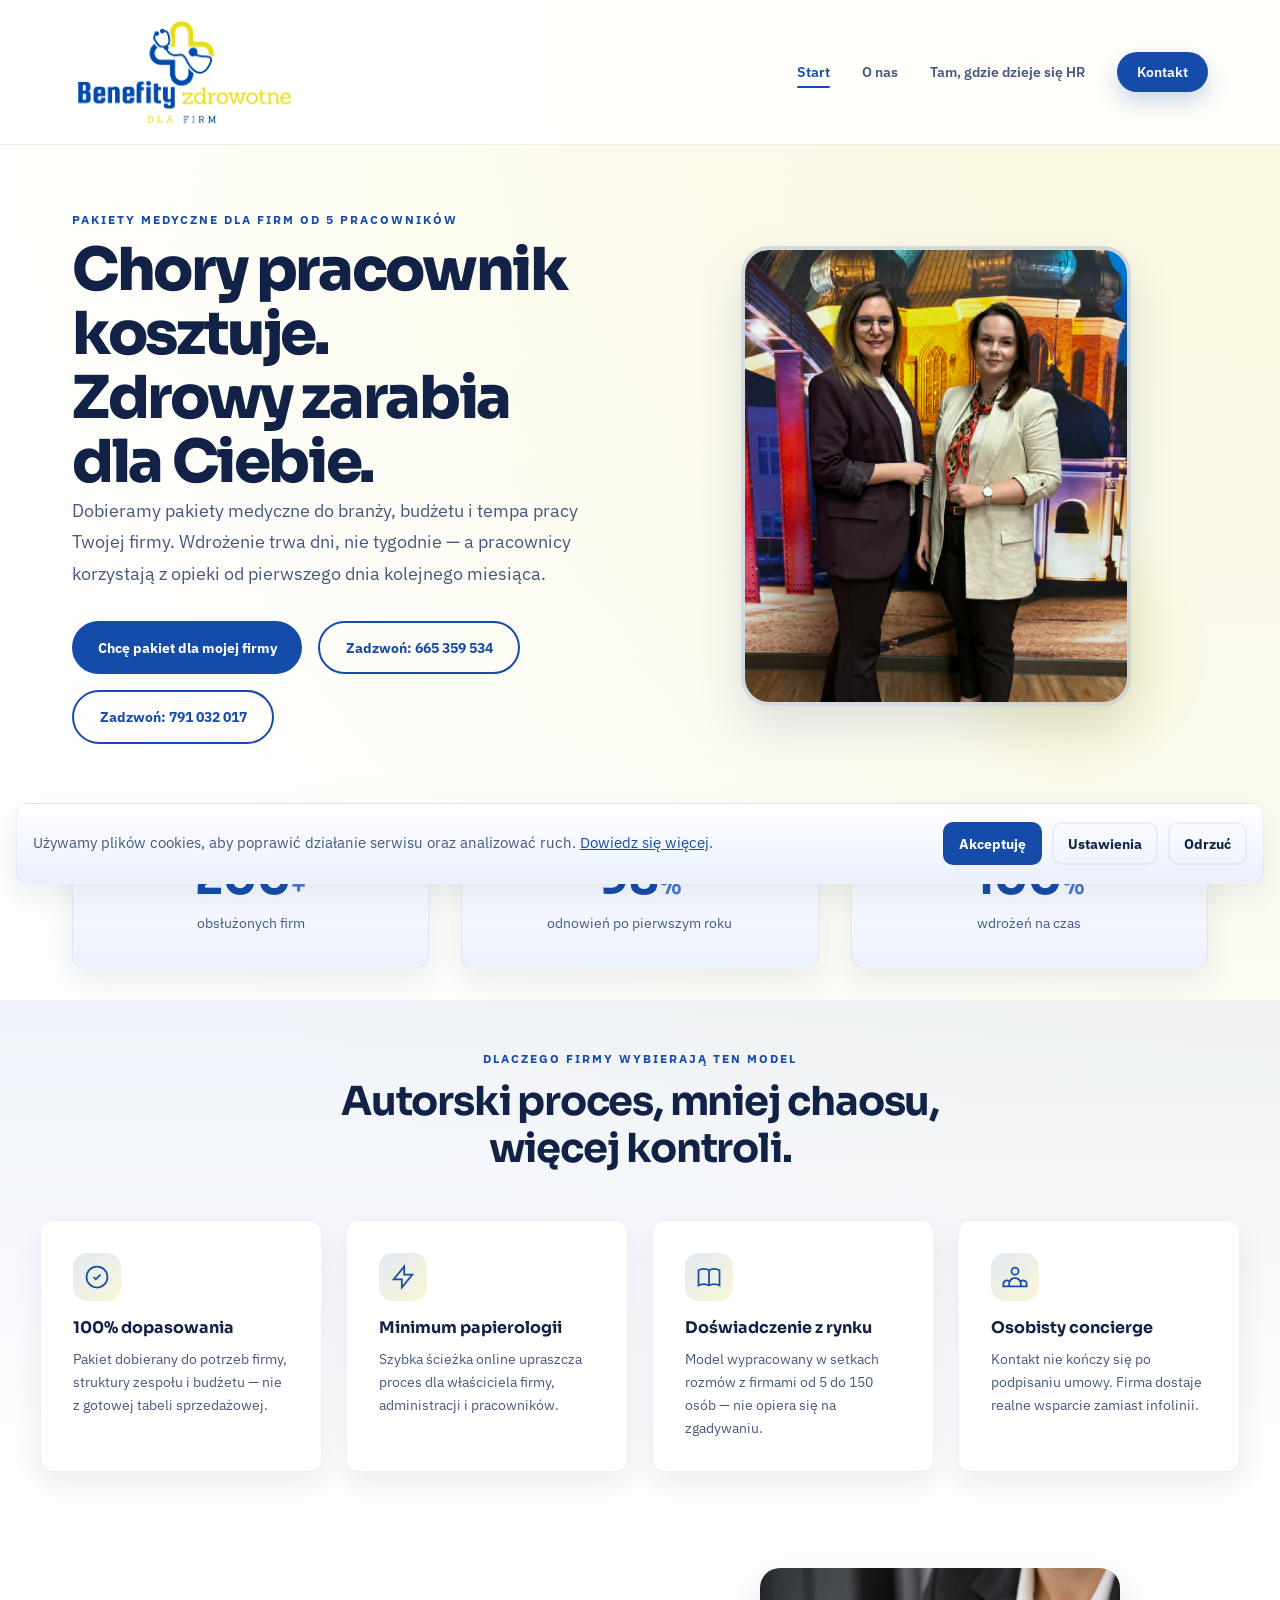
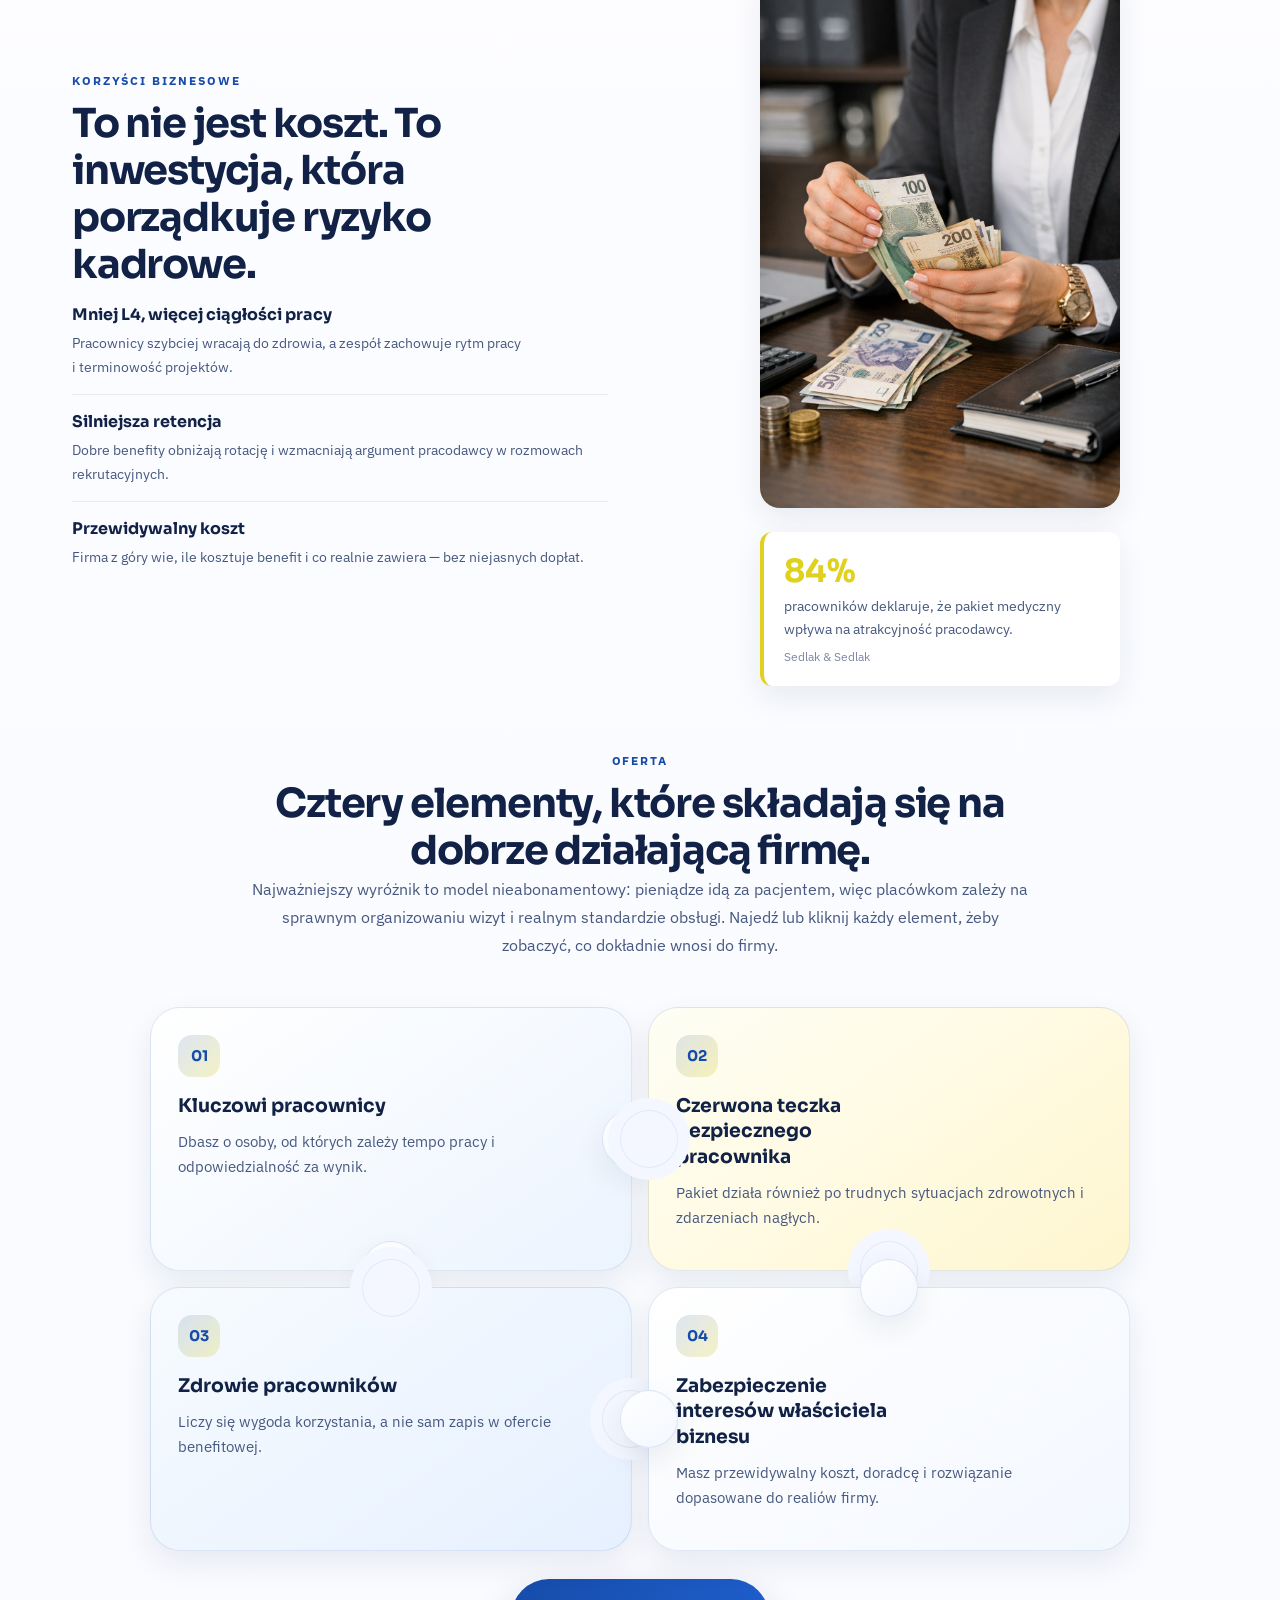
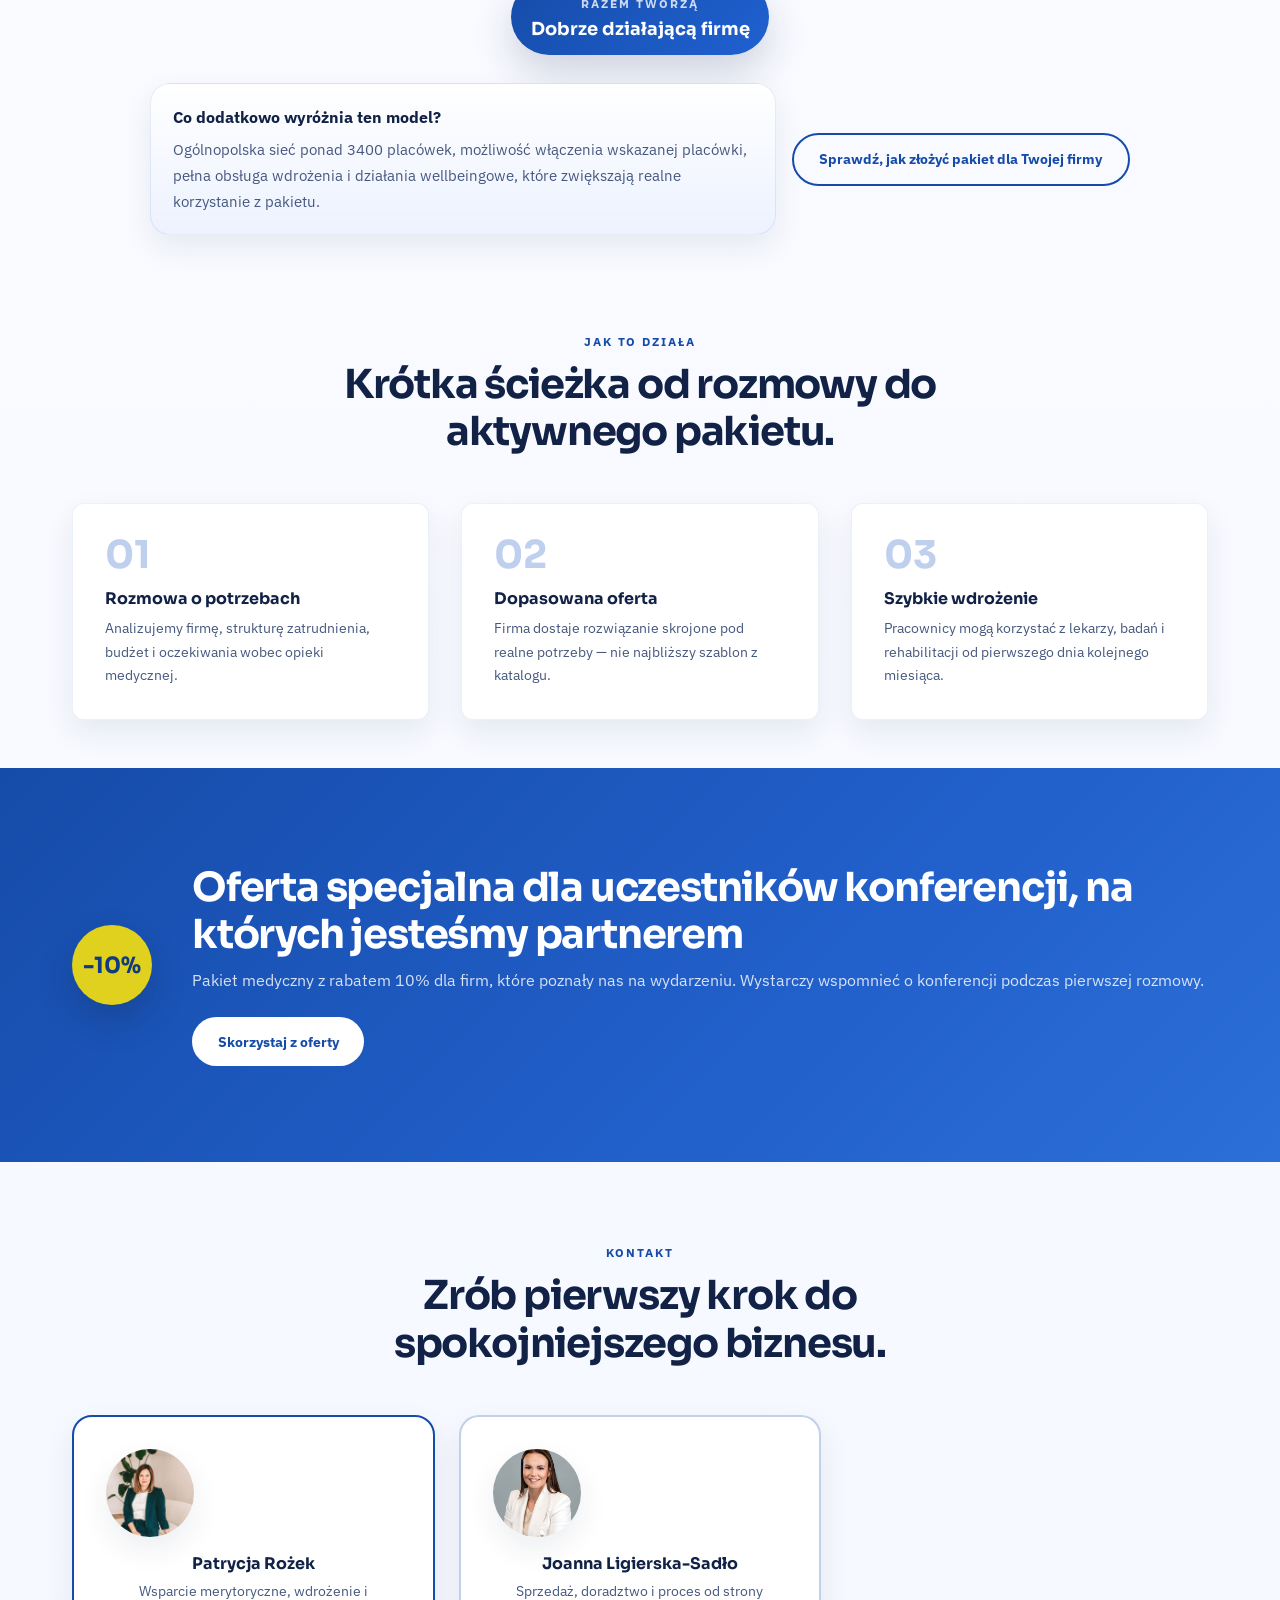
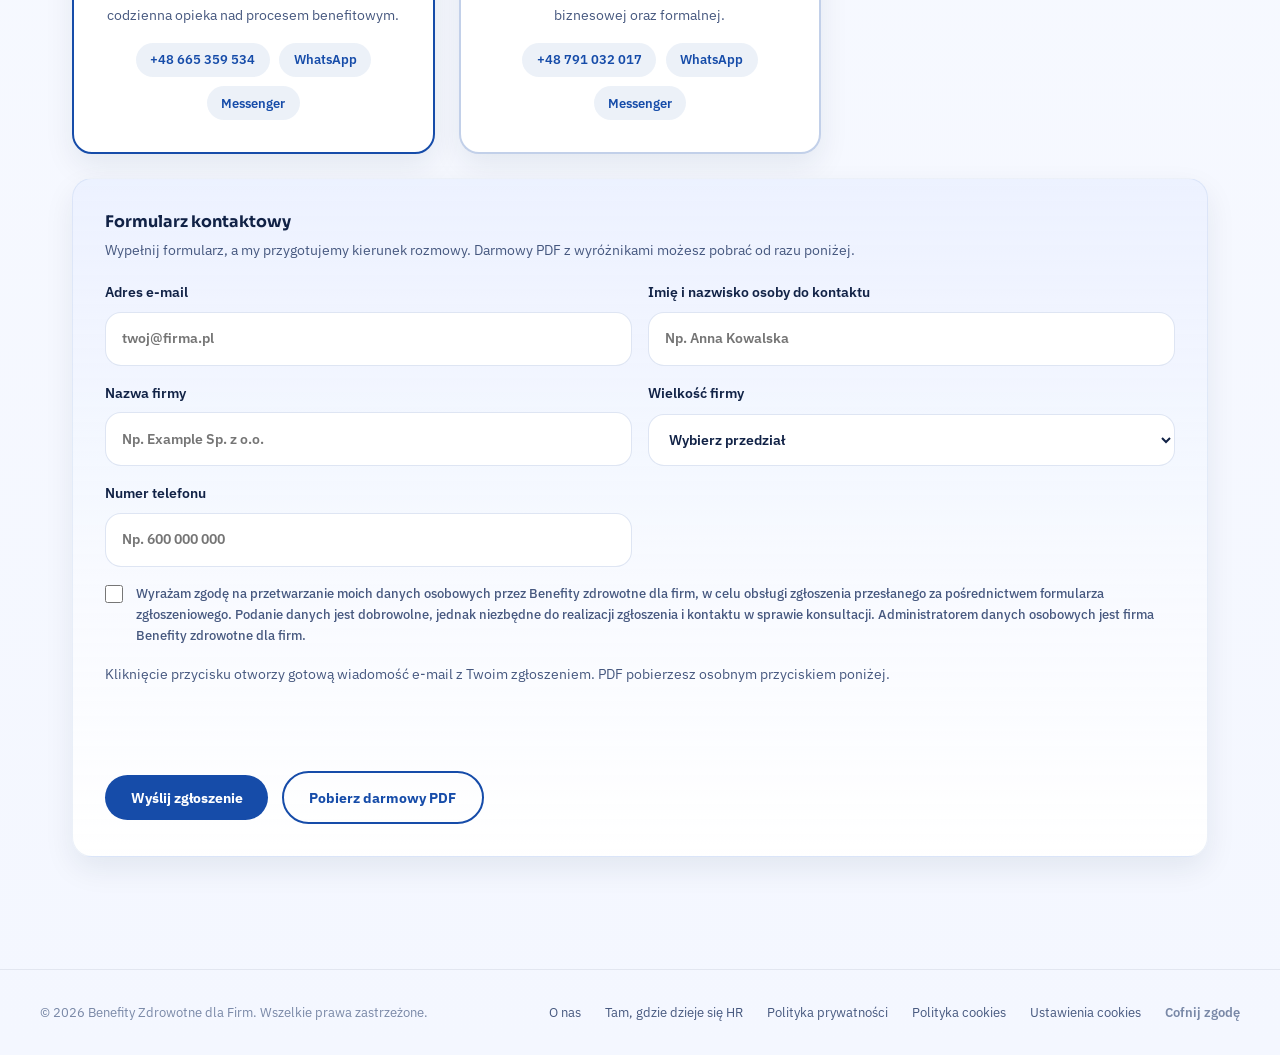
==== index.html @ dda13d6a "refine: redesign puzzle offer and simplify pdf access" ====
<!doctype html>
<html lang="pl">
<head>
  <meta charset="utf-8">
  <meta name="viewport" content="width=device-width, initial-scale=1">
  <title>Benefity Zdrowotne dla Firm — Zdrowie to bezpieczeństwo</title>
  <meta name="description" content="Pakiety medyczne dla firm od 5 pracowników. Bez papierologii, z pełnym wsparciem wdrożeniowym. Ponad 200 obsłużonych firm i 98% odnowień.">
  <link rel="icon" href="assets/Projekt-bez-nazwy.png" type="image/png">
  <link rel="preconnect" href="https://fonts.googleapis.com">
  <link rel="preconnect" href="https://fonts.gstatic.com" crossorigin>
  <link href="https://fonts.googleapis.com/css2?family=Sora:wght@400;500;600;700;800&family=IBM+Plex+Sans:wght@400;500;600;700&display=swap" rel="stylesheet">
  <link rel="stylesheet" href="styles.css">
  <link rel="stylesheet" href="assets/cookie-consent.css">
</head>
<body>
  <a class="skip-link" href="#main-content">Przejdź do treści</a>

  <header class="site-header">
    <div class="header-inner">
      <a class="brand" href="index.html">
        <span class="logo-clip"><img src="assets/Projekt-bez-nazwy.png" alt="Benefity Zdrowotne dla Firm" width="459" height="232"></span>
      </a>
      <button class="nav-toggle" type="button" aria-expanded="false" aria-controls="site-nav" aria-label="Otwórz menu">
        <span></span><span></span><span></span>
      </button>
      <nav class="site-nav" id="site-nav">
        <a href="index.html" class="active">Start</a>
        <a href="o-nas.html">O nas</a>
        <a href="tam-gdzie-dzieje-sie-hr.html">Tam, gdzie dzieje się HR</a>
        <a class="nav-cta" href="#kontakt">Kontakt</a>
      </nav>
    </div>
  </header>

  <main id="main-content">
    <section class="hero">
      <div class="hero-content reveal">
        <p class="overline">Pakiety medyczne dla firm od 5 pracowników</p>
        <h1>Chory pracownik kosztuje.<br>Zdrowy zarabia dla&nbsp;Ciebie.</h1>
        <p class="hero-lead">Dobieramy pakiety medyczne do branży, budżetu i tempa pracy Twojej firmy. Wdrożenie trwa dni, nie tygodnie — a pracownicy korzystają z opieki od pierwszego dnia kolejnego miesiąca.</p>
        <div class="hero-actions">
          <a class="btn btn-primary" href="#formularz">Chcę pakiet dla mojej firmy</a>
          <a class="btn btn-outline" href="tel:+48665359534">Zadzwoń: 665 359 534</a>
          <a class="btn btn-outline" href="tel:+48791032017">Zadzwoń: 791 032 017</a>
        </div>
      </div>
      <div class="hero-visual reveal reveal-delay-1">
        <div class="hero-images hero-images--single">
          <img src="assets/photo_together.jpeg" alt="Patrycja Rożek i Joanna Ligierska-Sadło" class="hero-img-single">
        </div>
      </div>
    </section>

    <section class="metrics reveal">
      <div class="metrics-grid">
        <div class="metric"><span class="metric-value" data-count="200">0</span><span class="metric-plus">+</span><p>obsłużonych firm</p></div>
        <div class="metric"><span class="metric-value" data-count="98">0</span><span class="metric-plus">%</span><p>odnowień po pierwszym roku</p></div>
        <div class="metric"><span class="metric-value" data-count="100">0</span><span class="metric-plus">%</span><p>wdrożeń na czas</p></div>
      </div>
    </section>

    <section class="section section--surface reveal">
      <div class="section-header">
        <p class="overline">Dlaczego firmy wybierają ten model</p>
        <h2>Autorski proces, mniej chaosu, więcej kontroli.</h2>
      </div>
      <div class="cards cards-4">
        <article class="card">
          <div class="card-icon"><svg width="28" height="28" viewBox="0 0 24 24" fill="none" stroke="currentColor" stroke-width="1.5"><path d="M9 12l2 2 4-4m6 2a9 9 0 11-18 0 9 9 0 0118 0z"/></svg></div>
          <h3>100% dopasowania</h3>
          <p>Pakiet dobierany do potrzeb firmy, struktury zespołu i budżetu — nie z gotowej tabeli sprzedażowej.</p>
        </article>
        <article class="card">
          <div class="card-icon"><svg width="28" height="28" viewBox="0 0 24 24" fill="none" stroke="currentColor" stroke-width="1.5"><path d="M13 10V3L4 14h7v7l9-11h-7z"/></svg></div>
          <h3>Minimum papierologii</h3>
          <p>Szybka ścieżka online upraszcza proces dla właściciela firmy, administracji i pracowników.</p>
        </article>
        <article class="card">
          <div class="card-icon"><svg width="28" height="28" viewBox="0 0 24 24" fill="none" stroke="currentColor" stroke-width="1.5"><path d="M12 6.253v13m0-13C10.832 5.477 9.246 5 7.5 5S4.168 5.477 3 6.253v13C4.168 18.477 5.754 18 7.5 18s3.332.477 4.5 1.253m0-13C13.168 5.477 14.754 5 16.5 5c1.747 0 3.332.477 4.5 1.253v13C19.832 18.477 18.247 18 16.5 18c-1.746 0-3.332.477-4.5 1.253"/></svg></div>
          <h3>Doświadczenie z rynku</h3>
          <p>Model wypracowany w setkach rozmów z firmami od 5 do 150 osób — nie opiera się na zgadywaniu.</p>
        </article>
        <article class="card">
          <div class="card-icon"><svg width="28" height="28" viewBox="0 0 24 24" fill="none" stroke="currentColor" stroke-width="1.5"><path d="M17 20h5v-2a3 3 0 00-5.356-1.857M17 20H7m10 0v-2c0-.656-.126-1.283-.356-1.857M7 20H2v-2a3 3 0 015.356-1.857M7 20v-2c0-.656.126-1.283.356-1.857m0 0a5.002 5.002 0 019.288 0M15 7a3 3 0 11-6 0 3 3 0 016 0z"/></svg></div>
          <h3>Osobisty concierge</h3>
          <p>Kontakt nie kończy się po podpisaniu umowy. Firma dostaje realne wsparcie zamiast infolinii.</p>
        </article>
      </div>
    </section>

    <section class="section benefits reveal">
      <div class="benefits-layout">
        <div class="benefits-copy">
          <p class="overline">Korzyści biznesowe</p>
          <h2>To nie jest koszt. To inwestycja, która porządkuje ryzyko kadrowe.</h2>
          <div class="benefits-list">
            <article><h3>Mniej L4, więcej ciągłości pracy</h3><p>Pracownicy szybciej wracają do zdrowia, a zespół zachowuje rytm pracy<br>i terminowość projektów.</p></article>
            <article><h3>Silniejsza retencja</h3><p>Dobre benefity obniżają rotację i wzmacniają argument pracodawcy w rozmowach rekrutacyjnych.</p></article>
            <article><h3>Przewidywalny koszt</h3><p>Firma z góry wie, ile kosztuje benefit i co realnie zawiera — bez niejasnych dopłat.</p></article>
          </div>
        </div>
        <div class="benefits-visual">
          <img src="assets/counting_money_women.png" alt="Korzyści finansowe dla firmy" loading="lazy">
          <div class="stat-badge"><strong>84%</strong> pracowników deklaruje, że pakiet medyczny wpływa na atrakcyjność pracodawcy. <cite>Sedlak &amp; Sedlak</cite></div>
        </div>
      </div>
    </section>

    <section class="section puzzle-offer reveal" id="materialy" aria-labelledby="puzzle-offer-title">
      <div class="section-header puzzle-offer-header">
        <p class="overline">Oferta</p>
        <h2 id="puzzle-offer-title">Cztery elementy, które składają się na dobrze działającą firmę.</h2>
        <p class="puzzle-lead">Najważniejszy wyróżnik to model nieabonamentowy: pieniądze idą za pacjentem, więc placówkom zależy na sprawnym organizowaniu wizyt i realnym standardzie obsługi. Najedź lub kliknij każdy element, żeby zobaczyć, co dokładnie wnosi do firmy.</p>
      </div>
      <div class="puzzle-wrap">
        <div class="puzzle-grid" aria-label="Cztery filary oferty dla firmy">
          <article class="puzzle-piece puzzle-piece--1" tabindex="0">
            <span class="puzzle-piece__connector puzzle-piece__connector--right-out" aria-hidden="true"></span>
            <span class="puzzle-piece__connector puzzle-piece__connector--bottom-out" aria-hidden="true"></span>
            <span class="puzzle-piece__id">01</span>
            <h3>Kluczowi pracownicy</h3>
            <p class="puzzle-piece__summary">Dbasz o osoby, od których zależy tempo pracy i odpowiedzialność za wynik.</p>
            <div class="puzzle-piece__detail">
              <p>Szybki dostęp do POZ, specjalistów, badań i e-wizyt pomaga ograniczać przestoje dokładnie tam, gdzie firma odczuwa je najmocniej.</p>
            </div>
          </article>
          <article class="puzzle-piece puzzle-piece--2" tabindex="0">
            <span class="puzzle-piece__connector puzzle-piece__connector--left-in" aria-hidden="true"></span>
            <span class="puzzle-piece__connector puzzle-piece__connector--bottom-in" aria-hidden="true"></span>
            <span class="puzzle-piece__id">02</span>
            <h3>Czerwona teczka bezpiecznego pracownika</h3>
            <p class="puzzle-piece__summary">Pakiet działa również po trudnych sytuacjach zdrowotnych i zdarzeniach nagłych.</p>
            <div class="puzzle-piece__detail">
              <p>Rehabilitacja powypadkowa, organizacja pomocy po hospitalizacji i dodatkowe wsparcie przy bólu oraz przeciążeniach wzmacniają poczucie bezpieczeństwa zespołu.</p>
            </div>
          </article>
          <article class="puzzle-piece puzzle-piece--3" tabindex="0">
            <span class="puzzle-piece__connector puzzle-piece__connector--top-in" aria-hidden="true"></span>
            <span class="puzzle-piece__connector puzzle-piece__connector--right-in" aria-hidden="true"></span>
            <span class="puzzle-piece__id">03</span>
            <h3>Zdrowie pracowników</h3>
            <p class="puzzle-piece__summary">Liczy się wygoda korzystania, a nie sam zapis w ofercie benefitowej.</p>
            <div class="puzzle-piece__detail">
              <p>Nielimitowany dostęp do specjalistów bez skierowania, POZ w ciągu 1 dnia roboczego, specjalista do 5 dni oraz e-recepty, e-zwolnienia i omówienie wyników online.</p>
            </div>
          </article>
          <article class="puzzle-piece puzzle-piece--4" tabindex="0">
            <span class="puzzle-piece__connector puzzle-piece__connector--top-out" aria-hidden="true"></span>
            <span class="puzzle-piece__connector puzzle-piece__connector--left-out" aria-hidden="true"></span>
            <span class="puzzle-piece__id">04</span>
            <h3>Zabezpieczenie interesów właściciela biznesu</h3>
            <p class="puzzle-piece__summary">Masz przewidywalny koszt, doradcę i rozwiązanie dopasowane do realiów firmy.</p>
            <div class="puzzle-piece__detail">
              <p>Ogólnopolski dostęp, możliwość zmiany pakietu, częściowa refundacja spoza listy i bezpośrednie wsparcie doradcy porządkują ryzyko kadrowe oraz decyzje właścicielskie.</p>
            </div>
          </article>
        </div>
        <div class="puzzle-assembled" aria-hidden="true">
          <span class="puzzle-assembled__label">Razem tworzą</span>
          <strong>Dobrze działającą firmę</strong>
        </div>
        <div class="puzzle-meta">
          <div class="puzzle-note">
            <strong>Co dodatkowo wyróżnia ten model?</strong>
            <p>Ogólnopolska sieć ponad 3400 placówek, możliwość włączenia wskazanej placówki, pełna obsługa wdrożenia i działania wellbeingowe, które zwiększają realne korzystanie z pakietu.</p>
          </div>
          <a class="btn btn-outline" href="#formularz">Sprawdź, jak złożyć pakiet dla Twojej firmy</a>
        </div>
      </div>
    </section>

    <section class="section process reveal">
      <div class="section-header">
        <p class="overline">Jak to działa</p>
        <h2>Krótka ścieżka od rozmowy do aktywnego pakietu.</h2>
      </div>
      <div class="steps">
        <article class="step"><span class="step-num">01</span><h3>Rozmowa o potrzebach</h3><p>Analizujemy firmę, strukturę zatrudnienia, budżet i oczekiwania wobec opieki medycznej.</p></article>
        <article class="step"><span class="step-num">02</span><h3>Dopasowana oferta</h3><p>Firma dostaje rozwiązanie skrojone pod realne potrzeby — nie najbliższy szablon z katalogu.</p></article>
        <article class="step"><span class="step-num">03</span><h3>Szybkie wdrożenie</h3><p>Pracownicy mogą korzystać z lekarzy, badań i rehabilitacji od pierwszego dnia kolejnego miesiąca.</p></article>
      </div>
    </section>

    <section class="section promo reveal">
      <div class="promo-inner">
        <div class="promo-badge">-10%</div>
        <div class="promo-copy">
          <h2>Oferta specjalna dla uczestników konferencji, na których jesteśmy partnerem</h2>
          <p>Pakiet medyczny z rabatem 10% dla firm, które poznały nas na wydarzeniu. Wystarczy wspomnieć o konferencji podczas pierwszej rozmowy.</p>
          <a class="btn btn-primary" href="mailto:benefityzdrowotne@gmail.com?subject=Konferencja partnerska — oferta specjalna">Skorzystaj z oferty</a>
        </div>
      </div>
    </section>

    <section class="section contact" id="kontakt">
      <div class="section-header reveal">
        <p class="overline">Kontakt</p>
        <h2>Zrób pierwszy krok do spokojniejszego biznesu.</h2>
      </div>
      <div class="contact-grid reveal">
        <article class="contact-card contact-card--highlight">
          <img src="assets/patrycja-1-768x1152.jpg" alt="Patrycja Rożek" loading="lazy" class="contact-avatar">
          <h3>Patrycja Rożek</h3>
          <p>Wsparcie merytoryczne, wdrożenie i codzienna opieka nad procesem benefitowym.</p>
          <div class="contact-links">
            <a href="tel:+48665359534">+48 665 359 534</a>
            <a href="https://wa.me/48665359534">WhatsApp</a>
            <a href="https://m.me/100070211612275">Messenger</a>
          </div>
        </article>
        <article class="contact-card contact-card--secondary">
          <img src="assets/0Z7A8146-682x1024.jpg" alt="Joanna Ligierska-Sadło" loading="lazy" class="contact-avatar">
          <h3>Joanna Ligierska-Sadło</h3>
          <p>Sprzedaż, doradztwo i proces od strony biznesowej oraz formalnej.</p>
          <div class="contact-links">
            <a href="tel:+48791032017">+48 791 032 017</a>
            <a href="https://wa.me/48791032017">WhatsApp</a>
            <a href="https://m.me/100078551106456">Messenger</a>
          </div>
        </article>
        <article class="contact-card contact-card--form" id="formularz">
          <h3>Formularz kontaktowy</h3>
          <p>Wypełnij formularz, a my przygotujemy kierunek rozmowy. Darmowy PDF z wyróżnikami możesz pobrać od razu poniżej.</p>
          <form class="lead-form" id="lead-form">
            <label>
              Adres e-mail
              <input type="email" name="email" placeholder="twoj@firma.pl" required>
            </label>
            <label>
              Imię i nazwisko osoby do kontaktu
              <input type="text" name="fullName" placeholder="Np. Anna Kowalska" required>
            </label>
            <label>
              Nazwa firmy
              <input type="text" name="company" placeholder="Np. Example Sp. z o.o." required>
            </label>
            <label>
              Wielkość firmy
              <select name="companySize" required>
                <option value="" selected disabled>Wybierz przedział</option>
                <option value="do 50 osób">do 50 osób</option>
                <option value="51-100 osób">51-100 osób</option>
                <option value="101-200 osób">101-200 osób</option>
                <option value="powyżej 200 osób">powyżej 200 osób</option>
              </select>
            </label>
            <label>
              Numer telefonu
              <input type="tel" name="phone" placeholder="Np. 600 000 000" required>
            </label>
            <label class="lead-consent field--full">
              <input type="checkbox" name="consent" required>
              <span>Wyrażam zgodę na przetwarzanie moich danych osobowych przez Benefity zdrowotne dla firm, w celu obsługi zgłoszenia przesłanego za pośrednictwem formularza zgłoszeniowego. Podanie danych jest dobrowolne, jednak niezbędne do realizacji zgłoszenia i kontaktu w sprawie konsultacji. Administratorem danych osobowych jest firma Benefity zdrowotne dla firm.</span>
            </label>
            <p class="lead-form-note field--full">Kliknięcie przycisku otworzy gotową wiadomość e-mail z Twoim zgłoszeniem. PDF pobierzesz osobnym przyciskiem poniżej.</p>
            <p class="lead-form-feedback field--full" aria-live="polite"></p>
            <div class="lead-form-actions field--full">
              <button class="btn btn-primary" type="submit">Wyślij zgłoszenie</button>
              <a class="btn btn-outline" href="downloads/darmowy-pdf-wyrozniki.pdf" download>Pobierz darmowy PDF</a>
            </div>
          </form>
        </article>
      </div>
    </section>
  </main>

      <footer class="site-footer">
    <div class="footer-inner">
      <p>&copy; 2026 Benefity Zdrowotne dla Firm. Wszelkie prawa zastrzeżone.</p>
      <nav>
        <a href="o-nas.html">O nas</a>
        <a href="tam-gdzie-dzieje-sie-hr.html">Tam, gdzie dzieje się HR</a>
        <a href="polityka-prywatnosci.html">Polityka prywatności</a>
        <a href="polityka-cookies.html">Polityka cookies</a>
        <a href="#" id="bzdf-change-settings">Ustawienia cookies</a>
        <a href="#" id="bzdf-revoke-consent">Cofnij zgodę</a>
      </nav>
    </div>
  </footer>

  <script src="assets/cookie-consent.js"></script>
  <script src="script.js"></script>
</body>
</html>
---- styles.css ----
/* ── Executive Care — Design System ───────────────────── */
:root {
  --brand:   #164ca9;
  --brand-d: #103a81;
  --brand-l: #4a78d0;
  --accent:  #dfd11d;
  --accent-l:#f0e980;
  --bg:      #f4f7ff;
  --bg-card: #ffffff;
  --surface: #eaf0ff;
  --ink:     #112246;
  --ink-mid: #46587f;
  --ink-soft:#7988a7;
  --radius:  12px;
  --radius-lg:20px;
  --shadow:  0 12px 30px rgba(17,34,70,.08);
  --shadow-lg:0 22px 48px rgba(17,34,70,.12);
  --font-head:'Sora', sans-serif;
  --font-body:'IBM Plex Sans', sans-serif;
  --ease: cubic-bezier(.22,1,.36,1);
  --max-w: 1200px;
}
/* Skip link for accessibility */
.skip-link{position:fixed;left:50%;top:1rem;transform:translate(-50%, -120%);background:rgba(22,76,169,.96);color:#fff;padding:.85rem 1.3rem;border-radius:999px;z-index:9999;box-shadow:var(--shadow);opacity:0;visibility:hidden;transition:transform .2s ease,opacity .2s ease,visibility .2s ease;pointer-events:none;font-weight:600;letter-spacing:.01em;}
.skip-link:focus-visible, .skip-link:focus{transform:translate(-50%, 0);opacity:1;visibility:visible;pointer-events:auto;}

/* Policy pages: slightly smaller hero and tighter spacing to match subpage layout */
.page-hero{max-width:var(--max-w);margin:0 auto;padding:3rem 2rem 1.75rem;text-align:center;}
.page-hero h1{font-size:clamp(2rem,4vw,2.8rem);margin-bottom:.6rem;letter-spacing:-.03em;}
.page-hero .hero-lead{font-size:0.98rem;color:var(--ink-mid);max-width:640px;margin:0 auto;}
.policy-content{max-width:var(--max-w);margin:0 auto 3rem;padding:0 2rem;}
.policy-card{background:#fff;border-radius:28px;box-shadow:var(--shadow-lg);border:1px solid rgba(17,34,70,.07);overflow:hidden;}
.policy-card .section{padding:2rem 2rem;}
.policy-card .section + .section{border-top:1px solid rgba(17,34,70,.08);}
.policy-card h2{font-family:var(--font-head);font-size:clamp(1.35rem,2vw,1.8rem);margin-top:0;color:var(--ink);line-height:1.2;}
.policy-card h3{font-family:var(--font-head);font-size:0.98rem;color:var(--ink);margin-top:1.4rem;}
.policy-card p, .policy-card li, .policy-card dt, .policy-card dd{font-size:0.98rem;color:var(--ink-mid);line-height:1.9;}
.policy-card ul, .policy-card ol{margin:1rem 0 1rem 1.4rem;}
.policy-card li{margin-bottom:0.75rem;}
.policy-card strong{color:var(--ink);}
.policy-card a{color:var(--brand);text-decoration:none;border-bottom:1px dashed rgba(22,76,169,.3);}
.policy-card a:hover,.policy-card a:focus-visible{color:var(--brand-d);}
.policy-card .policy-note{background:rgba(223,209,29,.12);border:1px solid rgba(223,209,29,.24);border-radius:18px;padding:1.5rem 1.75rem;margin-top:2rem;color:var(--ink);}
.policy-card .policy-note strong{color:var(--brand-d);}
.policy-card .section h2{margin-bottom:0.85rem;}
.policy-card .section h3{margin-bottom:0.65rem;}
.footer-inner nav a#bzdf-revoke-consent{color:var(--ink-soft);font-weight:600}
*,*::before,*::after{box-sizing:border-box;margin:0;padding:0;}
html{scroll-behavior:smooth;font-size:16px;}
body{font-family:var(--font-body);color:var(--ink);background:radial-gradient(circle at top right, rgba(223,209,29,.16), transparent 24%),linear-gradient(180deg, #ffffff 0%, var(--bg) 100%);line-height:1.65;-webkit-font-smoothing:antialiased;overflow-x:hidden;}
img{display:block;max-width:100%;}

/* ── Reveal Animations ───────────────────────── */
.reveal{opacity:0;transform:translateY(32px);transition:opacity .7s var(--ease),transform .7s var(--ease);}
.reveal.is-visible{opacity:1;transform:none;}
.reveal-delay-1{transition-delay:.15s;}
.reveal-delay-2{transition-delay:.3s;}

/* ── Header ──────────────────────────────────── */
.site-header{position:sticky;top:0;z-index:100;background:rgba(255,255,255,.84);backdrop-filter:blur(12px);border-bottom:1px solid rgba(17,34,70,.08);transition:transform .35s ease;}
.site-header.is-scrolled{box-shadow:0 12px 28px rgba(17,34,70,.12);}
.site-header.is-hidden{transform:translateY(-100%);}
.header-inner{display:flex;align-items:center;max-width:var(--max-w);margin:0 auto;padding:.95rem 2rem;gap:2rem;}
.brand{flex-shrink:0;text-decoration:none;}
.logo-clip{display:block;width:clamp(180px,18vw,225px);height:auto;}
.logo-clip img{display:block;width:100%;height:auto;margin:0;}
.site-nav{display:flex;align-items:center;gap:2rem;margin-left:auto;padding-left:clamp(2rem,8vw,7rem);}
.site-nav a{font-size:.875rem;font-weight:600;color:var(--ink-mid);text-decoration:none;position:relative;transition:color .25s;}
.site-nav a::after{content:'';position:absolute;bottom:-4px;left:0;width:0;height:2px;background:var(--brand);border-radius:1px;transition:width .3s var(--ease);}
.site-nav a:hover,.site-nav a.active{color:var(--brand);}
.site-nav a:hover::after,.site-nav a.active::after{width:100%;}
.nav-cta{background:var(--brand);color:#fff!important;padding:.55rem 1.25rem;border-radius:999px;transition:background .25s,transform .2s!important;box-shadow:0 10px 22px rgba(22,76,169,.22);}
.nav-cta::after{display:none!important;}
.nav-cta:hover{background:var(--brand-d);transform:translateY(-1px);}

/* Mobile nav toggle */
.nav-toggle{display:none;background:none;border:none;cursor:pointer;width:32px;height:24px;position:relative;flex-shrink:0;}
.nav-toggle span{display:block;position:absolute;left:0;width:100%;height:2px;background:var(--ink);border-radius:2px;transition:all .3s var(--ease);}
.nav-toggle span:nth-child(1){top:0;}
.nav-toggle span:nth-child(2){top:50%;transform:translateY(-50%);}
.nav-toggle span:nth-child(3){bottom:0;}
.nav-toggle.is-open span:nth-child(1){transform:translateY(11px) rotate(45deg);}
.nav-toggle.is-open span:nth-child(2){opacity:0;}
.nav-toggle.is-open span:nth-child(3){transform:translateY(-11px) rotate(-45deg);}

/* ── Buttons ─────────────────────────────────── */
.btn{display:inline-flex;align-items:center;gap:.5rem;font-family:var(--font-body);font-weight:700;font-size:.9rem;text-decoration:none;border-radius:999px;padding:.8rem 1.6rem;transition:all .3s var(--ease);cursor:pointer;border:none;}
.btn-primary{background:var(--brand);color:#fff;}
.btn-primary:hover{background:var(--brand-d);transform:translateY(-2px);box-shadow:0 10px 24px rgba(22,76,169,.24);}
.btn-outline{background:transparent;color:var(--brand);border:2px solid var(--brand);}
.btn-outline:hover{background:var(--brand);color:#fff;transform:translateY(-2px);}

/* ── Typography ──────────────────────────────── */
.overline{font-size:.78rem;font-weight:700;text-transform:uppercase;letter-spacing:.16em;color:var(--brand);margin-bottom:.6rem;}
h1{font-family:var(--font-head);font-weight:800;font-size:clamp(2.2rem,5vw,3.7rem);line-height:1.08;letter-spacing:-.04em;color:var(--ink);}
h2{font-family:var(--font-head);font-weight:700;font-size:clamp(1.6rem,3.5vw,2.5rem);line-height:1.18;letter-spacing:-.03em;}
h3{font-family:var(--font-head);font-weight:700;font-size:1rem;line-height:1.35;}
.hero-lead{font-size:1.15rem;color:var(--ink-mid);max-width:540px;line-height:1.7;}

/* ── Section base ────────────────────────────── */
.section{max-width:var(--max-w);margin:0 auto;padding:3rem 2rem;}
.section--surface{background:linear-gradient(180deg, rgba(22,76,169,.06) 0%, rgba(255,255,255,.9) 100%);max-width:100%;}.section--surface > *{max-width:var(--max-w);margin-left:auto;margin-right:auto;}
.section-header{text-align:center;max-width:640px;margin:0 auto 3rem;}
.section-header h2{margin-top:.5rem;}

/* ── Hero ────────────────────────────────────── */
.hero{position:relative;display:grid;grid-template-columns:1fr 1fr;gap:3rem;align-items:center;max-width:var(--max-w);margin:0 auto;padding:4rem 2rem 3rem;}
.hero::before{content:'';position:absolute;inset:auto 2rem 0 auto;width:280px;height:280px;border-radius:50%;background:radial-gradient(circle, rgba(223,209,29,.22) 0%, rgba(223,209,29,0) 72%);pointer-events:none;}
.hero-actions{display:flex;flex-wrap:wrap;gap:1rem;margin-top:2rem;}
.hero-images{position:relative;display:flex;gap:1rem;justify-content:flex-end;}
.hero-img-main{width:55%;border-radius:var(--radius-lg);object-fit:cover;box-shadow:var(--shadow-lg);border:4px solid rgba(22,76,169,.22);}
.hero-img-accent{width:40%;border-radius:var(--radius-lg);object-fit:cover;box-shadow:var(--shadow);margin-top:2.5rem;border:4px solid rgba(223,209,29,.4);}
.hero-images--single{justify-content:center;}
.hero-img-single{width:min(100%, 390px);max-height:460px;border-radius:28px;object-fit:cover;box-shadow:var(--shadow-lg);border:4px solid rgba(22,76,169,.18);}

/* ── Page hero (subpages) ────────────────────── */
.page-hero{max-width:var(--max-w);margin:0 auto;padding:4rem 2rem 2rem;text-align:center;}
.page-hero .hero-lead{margin:1rem auto 0;max-width:640px;}
.page-hero-copy{display:grid;gap:1rem;max-width:880px;margin:1.2rem auto 0;}
.page-hero-copy .hero-lead{max-width:760px;margin:0 auto;}

/* ── Metrics ─────────────────────────────────── */
.metrics{max-width:var(--max-w);margin:0 auto;padding:2rem 2rem;}
.metrics-grid{display:grid;grid-template-columns:repeat(auto-fit,minmax(180px,1fr));gap:2rem;text-align:center;}
.metric{padding:2rem 1rem;background:linear-gradient(180deg, rgba(255,255,255,.98) 0%, rgba(234,240,255,.88) 100%);border-radius:var(--radius);box-shadow:var(--shadow);border:1px solid rgba(22,76,169,.08);transition:transform .3s var(--ease),box-shadow .3s var(--ease);}
.metric:hover{transform:translateY(-4px);box-shadow:var(--shadow-lg);}
.metric-value{font-family:var(--font-head);font-size:2.8rem;font-weight:700;color:var(--brand);line-height:1;}
.metric-plus{font-family:var(--font-head);font-size:1.6rem;font-weight:600;color:var(--brand-l);}
.metric p{font-size:.85rem;color:var(--ink-mid);margin-top:.4rem;}

/* ── Cards ───────────────────────────────────── */
.cards{display:grid;gap:1.5rem;}
.cards-3{grid-template-columns:repeat(auto-fit,minmax(260px,1fr));}
.cards-4{grid-template-columns:repeat(auto-fit,minmax(240px,1fr));}
.card{background:var(--bg-card);border-radius:var(--radius);padding:2rem;box-shadow:var(--shadow);border:1px solid rgba(22,76,169,.08);transition:transform .3s var(--ease),box-shadow .3s var(--ease);}
.card:hover{transform:translateY(-4px);box-shadow:var(--shadow-lg);}
.card-icon{width:48px;height:48px;display:flex;align-items:center;justify-content:center;background:linear-gradient(135deg, rgba(22,76,169,.12), rgba(223,209,29,.18));border-radius:14px;margin-bottom:1rem;color:var(--brand);}
.card h3{margin-bottom:.5rem;}
.card p{font-size:.9rem;color:var(--ink-mid);line-height:1.6;}

/* ── Benefits (split layout) ─────────────────── */
.benefits-layout{display:grid;grid-template-columns:1fr 1fr;gap:4rem;align-items:center;}
.benefits-list article{padding:1rem 0;border-bottom:1px solid rgba(17,34,70,.08);}
.benefits-list article:last-child{border:none;}
.benefits-list h3{margin-bottom:.3rem;color:var(--ink);}
.benefits-list p{font-size:.9rem;color:var(--ink-mid);}
.benefits-visual{display:flex;flex-direction:column;align-items:center;}
.benefits-visual img{width:min(100%, 360px);border-radius:var(--radius-lg);box-shadow:var(--shadow);}
.stat-badge{margin-top:1.5rem;padding:1.25rem;background:var(--bg-card);border-radius:var(--radius);border-left:4px solid var(--accent);font-size:.9rem;color:var(--ink-mid);line-height:1.6;box-shadow:var(--shadow);}
.benefits-visual .stat-badge{width:min(100%, 360px);}
.stat-badge strong{display:block;font-size:2rem;font-family:var(--font-head);color:var(--accent);line-height:1.2;margin-bottom:.25rem;}
.stat-badge cite{display:block;font-style:normal;font-size:.75rem;color:var(--ink-soft);margin-top:.4rem;}

/* ── Process steps ───────────────────────────── */
.steps{display:grid;grid-template-columns:repeat(auto-fit,minmax(260px,1fr));gap:2rem;counter-reset:step;}
.step{position:relative;padding:2rem;background:var(--bg-card);border-radius:var(--radius);box-shadow:var(--shadow);border:1px solid rgba(22,76,169,.08);transition:transform .3s var(--ease);}
.step:hover{transform:translateY(-4px);}
.step-num{font-family:var(--font-head);font-size:2.4rem;font-weight:700;color:var(--brand-l);opacity:.35;line-height:1;}
.step h3{margin:.75rem 0 .4rem;}
.step p{font-size:.9rem;color:var(--ink-mid);}

/* ── Promo ───────────────────────────────────── */
.promo{background:linear-gradient(135deg, var(--brand) 0%, #215fca 60%, #2c6fd8 100%);max-width:100%;border-radius:0;}
.promo .promo-inner{max-width:var(--max-w);margin:0 auto;display:flex;align-items:center;gap:2.5rem;padding:3rem 2rem;}
.promo-badge{flex-shrink:0;width:80px;height:80px;border-radius:50%;background:var(--accent);display:flex;align-items:center;justify-content:center;font-family:var(--font-head);font-weight:700;font-size:1.4rem;color:var(--brand-d);box-shadow:0 16px 34px rgba(17,34,70,.24);}
.promo-copy h2{color:#fff;margin-bottom:.5rem;}
.promo-copy p{color:rgba(255,255,255,.82);margin-bottom:1.5rem;}
.promo .btn-primary{background:#fff;color:var(--brand);}
.promo .btn-primary:hover{background:var(--accent-l);transform:translateY(-2px);}

/* ── Puzzle offer ───────────────────────────── */
.puzzle-offer{padding-top:1rem;}
.puzzle-offer-header{max-width:780px;}
.puzzle-lead{font-size:1rem;color:var(--ink-mid);line-height:1.75;}
.puzzle-wrap{display:grid;gap:1.75rem;}
.puzzle-grid{display:grid;grid-template-columns:repeat(2,minmax(280px,1fr));gap:1rem;max-width:980px;margin:0 auto;}
.puzzle-piece{position:relative;min-height:260px;padding:1.7rem 1.7rem 1.5rem;border:1px solid rgba(22,76,169,.12);border-radius:30px;box-shadow:var(--shadow);overflow:visible;transition:transform .28s var(--ease),box-shadow .28s var(--ease),border-color .28s var(--ease);}
.puzzle-piece--1{--piece-bg:linear-gradient(145deg,#ffffff 0%,#ecf4ff 100%);background:var(--piece-bg);}
.puzzle-piece--2{--piece-bg:linear-gradient(145deg,#fffef5 0%,#fff6cf 100%);background:var(--piece-bg);}
.puzzle-piece--3{--piece-bg:linear-gradient(145deg,#f7fbff 0%,#e6f0ff 100%);background:var(--piece-bg);}
.puzzle-piece--4{--piece-bg:linear-gradient(145deg,#ffffff 0%,#f3f7ff 100%);background:var(--piece-bg);}
.puzzle-piece__connector{position:absolute;width:58px;height:58px;border-radius:50%;pointer-events:none;}
.puzzle-piece__connector--right-out{right:-29px;top:50%;transform:translateY(-50%);background:var(--piece-bg);border:1px solid rgba(22,76,169,.12);box-shadow:var(--shadow);}
.puzzle-piece__connector--bottom-out{left:50%;bottom:-29px;transform:translateX(-50%);background:var(--piece-bg);border:1px solid rgba(22,76,169,.12);box-shadow:var(--shadow);}
.puzzle-piece__connector--left-out{left:-29px;top:50%;transform:translateY(-50%);background:var(--piece-bg);border:1px solid rgba(22,76,169,.12);box-shadow:var(--shadow);}
.puzzle-piece__connector--top-out{left:50%;top:-29px;transform:translateX(-50%);background:var(--piece-bg);border:1px solid rgba(22,76,169,.12);box-shadow:var(--shadow);}
.puzzle-piece__connector--left-in{left:-29px;top:50%;transform:translateY(-50%);background:var(--bg);box-shadow:0 0 0 12px var(--bg), inset 0 0 0 1px rgba(22,76,169,.08);}
.puzzle-piece__connector--bottom-in{left:50%;bottom:-29px;transform:translateX(-50%);background:var(--bg);box-shadow:0 0 0 12px var(--bg), inset 0 0 0 1px rgba(22,76,169,.08);}
.puzzle-piece__connector--top-in{left:50%;top:-29px;transform:translateX(-50%);background:var(--bg);box-shadow:0 0 0 12px var(--bg), inset 0 0 0 1px rgba(22,76,169,.08);}
.puzzle-piece__connector--right-in{right:-29px;top:50%;transform:translateY(-50%);background:var(--bg);box-shadow:0 0 0 12px var(--bg), inset 0 0 0 1px rgba(22,76,169,.08);}
.puzzle-piece__id{display:inline-flex;align-items:center;justify-content:center;width:42px;height:42px;border-radius:14px;background:linear-gradient(135deg, rgba(22,76,169,.14), rgba(223,209,29,.26));color:var(--brand);font-family:var(--font-head);font-weight:700;font-size:.92rem;margin-bottom:1rem;}
.puzzle-piece h3{font-size:1.18rem;margin-bottom:.65rem;max-width:16ch;}
.puzzle-piece__summary{font-size:.95rem;color:var(--ink-mid);line-height:1.65;}
.puzzle-piece__detail{margin-top:1rem;max-height:0;opacity:0;overflow:hidden;transform:translateY(10px);transition:max-height .28s var(--ease),opacity .28s var(--ease),transform .28s var(--ease);}
.puzzle-piece__detail p{font-size:.92rem;color:var(--ink-mid);line-height:1.7;}
.puzzle-piece:hover,.puzzle-piece:focus-within,.puzzle-piece:focus{transform:translateY(-8px);box-shadow:var(--shadow-lg);border-color:rgba(22,76,169,.24);outline:none;z-index:2;}
.puzzle-piece:hover .puzzle-piece__detail,.puzzle-piece:focus-within .puzzle-piece__detail,.puzzle-piece:focus .puzzle-piece__detail{max-height:200px;opacity:1;transform:translateY(0);}
.puzzle-assembled{display:flex;flex-direction:column;align-items:center;justify-content:center;gap:.25rem;max-width:980px;margin:0 auto;padding:.95rem 1.2rem;border-radius:999px;background:linear-gradient(135deg, var(--brand) 0%, #1f61d1 100%);color:#fff;box-shadow:0 18px 40px rgba(17,34,70,.18);text-align:center;}
.puzzle-assembled__label{font-size:.75rem;font-weight:700;letter-spacing:.16em;text-transform:uppercase;opacity:.78;}
.puzzle-assembled strong{font-family:var(--font-head);font-size:1.12rem;line-height:1.25;}
.puzzle-meta{display:grid;grid-template-columns:1fr auto;gap:1rem;align-items:center;max-width:980px;margin:0 auto;}
.puzzle-note{padding:1.2rem 1.35rem;border-radius:20px;background:linear-gradient(180deg, rgba(255,255,255,.96), rgba(234,240,255,.88));border:1px solid rgba(22,76,169,.1);box-shadow:var(--shadow);}
.puzzle-note strong{display:block;margin-bottom:.45rem;}
.puzzle-note p{font-size:.95rem;color:var(--ink-mid);line-height:1.7;}

/* ── Contact ─────────────────────────────────── */
.contact{max-width:var(--max-w);margin:0 auto;padding:5rem 2rem;}
.contact-grid{display:grid;grid-template-columns:repeat(auto-fit,minmax(280px,1fr));gap:1.5rem;margin-top:2rem;}
.contact-card{background:var(--bg-card);border-radius:var(--radius-lg);padding:2rem;box-shadow:var(--shadow);border:1px solid rgba(22,76,169,.08);transition:transform .3s var(--ease);text-align:center;}
.contact-card:hover{transform:translateY(-4px);}
.contact-card--highlight{border:2px solid var(--brand);}
.contact-card--secondary{border:2px solid rgba(22,76,169,.26);}
.contact-avatar{width:88px;height:88px;border-radius:50%;object-fit:cover;margin-bottom:1rem;box-shadow:var(--shadow);}
.contact-card h3{margin-bottom:.3rem;}
.contact-card p{font-size:.9rem;color:var(--ink-mid);margin-bottom:1rem;}
.contact-links{display:flex;flex-wrap:wrap;gap:.6rem;justify-content:center;}
.contact-links a{font-size:.8rem;font-weight:600;color:var(--brand);background:rgba(22,76,169,.08);padding:.4rem .9rem;border-radius:999px;text-decoration:none;transition:background .2s,color .2s;}
.contact-links a:hover{background:var(--brand);color:#fff;}
.contact-card--email{display:flex;flex-direction:column;justify-content:center;background:var(--surface);}
.contact-card--email p{font-weight:600;color:var(--brand);font-size:1rem;word-break:break-all;}
.contact-card--form{grid-column:1 / -1;text-align:left;background:linear-gradient(180deg, rgba(234,240,255,.82) 0%, #fff 100%);}
.lead-form{display:grid;grid-template-columns:repeat(2,minmax(0,1fr));gap:1rem;margin-top:1.25rem;}
.lead-form label{display:grid;gap:.45rem;font-size:.88rem;font-weight:600;color:var(--ink);}
.lead-form input,.lead-form textarea,.lead-form select{width:100%;font:inherit;color:var(--ink);background:#fff;border:1px solid rgba(22,76,169,.14);border-radius:16px;padding:.9rem 1rem;box-shadow:inset 0 1px 0 rgba(255,255,255,.6);}
.lead-form textarea{resize:vertical;min-height:140px;}
.lead-form input:focus,.lead-form textarea:focus,.lead-form select:focus{outline:none;border-color:rgba(22,76,169,.42);box-shadow:0 0 0 4px rgba(22,76,169,.12);}
.lead-form .field--full{grid-column:1 / -1;}
.lead-form button{justify-content:center;}
.lead-consent{grid-template-columns:24px 1fr;align-items:start;gap:.8rem;}
.lead-consent input{margin-top:.15rem;width:18px;height:18px;padding:0;box-shadow:none;}
.lead-consent span{font-size:.82rem;font-weight:500;line-height:1.6;color:var(--ink-mid);}
.lead-form-note{font-size:.84rem;color:var(--ink-soft);line-height:1.6;}
.lead-form-feedback{min-height:1.4rem;font-size:.84rem;color:var(--brand-d);font-weight:600;}
.lead-form-actions{display:flex;flex-wrap:wrap;gap:.85rem;align-items:center;}

/* ── Founders (o-nas) ────────────────────────── */
.founder-card{display:grid;grid-template-columns:240px 1fr;gap:2.5rem;align-items:start;padding:2.5rem;background:var(--bg-card);border-radius:var(--radius-lg);box-shadow:var(--shadow);margin-bottom:2rem;transition:transform .3s var(--ease);}
.founder-card:hover{transform:translateY(-3px);}
.founder-card img{width:100%;border-radius:var(--radius);object-fit:cover;aspect-ratio:3/4;}
.founder-role{font-size:.85rem;font-weight:600;color:var(--brand);margin-bottom:.75rem;}
.founder-card p{font-size:.95rem;color:var(--ink-mid);line-height:1.65;margin-bottom:.75rem;}

/* ── Principles cards (o-nas) ────────────────── */
.principles .card{border-top:3px solid var(--brand);}

/* ── Gallery (HR page) ───────────────────────── */
.gallery-grid{display:grid;grid-template-columns:repeat(3,1fr);gap:1rem;}
.gallery-item{overflow:hidden;border-radius:var(--radius);background:var(--surface);}
.gallery-item--wide{grid-column:span 2;}
.gallery-item img{width:100%;height:100%;object-fit:cover;aspect-ratio:4/3;transition:transform .5s var(--ease);}
.gallery-item:hover img{transform:scale(1.04);}

/* ── Footer ──────────────────────────────────── */
.site-footer{border-top:1px solid rgba(17,34,70,.08);padding:2rem;margin-top:2rem;}
.footer-inner{max-width:var(--max-w);margin:0 auto;display:flex;justify-content:space-between;align-items:center;flex-wrap:wrap;gap:1rem;}
.footer-inner p{font-size:.8rem;color:var(--ink-soft);}
.footer-inner nav{display:flex;gap:1.5rem;}
.footer-inner nav a{font-size:.8rem;color:var(--ink-mid);text-decoration:none;transition:color .2s;}
.footer-inner nav a:hover{color:var(--brand);}

/* ── Responsive ──────────────────────────────── */
@media(max-width:900px){
  .hero{grid-template-columns:1fr;text-align:center;}
  .hero-actions{justify-content:center;}
  .hero-images{justify-content:center;}
  .hero-img-main{width:45%;max-height:320px;}
  .hero-img-accent{width:35%;max-height:260px;}
  .hero-img-single{width:min(100%, 330px);max-height:390px;}
  .benefits-layout{grid-template-columns:1fr;}
  .puzzle-grid{grid-template-columns:1fr 1fr;}
  .puzzle-meta{grid-template-columns:1fr;}
  .founder-card{grid-template-columns:1fr;text-align:center;}
  .founder-card img{max-width:200px;margin:0 auto;}
  .gallery-grid{grid-template-columns:1fr 1fr;}
  .gallery-item--wide{grid-column:span 1;}
  .promo .promo-inner{flex-direction:column;text-align:center;}
}
@media(max-width:768px){
  .header-inner{padding:.5rem 1rem;justify-content:space-between;gap:.5rem;position:relative;}
  .logo-clip{width:135px;height:auto;}
  .logo-clip img{width:100%;height:auto;}
  .nav-toggle{display:block;order:2;margin-left:auto;}
  .site-nav{display:none;position:absolute;top:calc(100% + 1px);left:0;right:0;background:var(--bg);flex-direction:column;padding:1.25rem 1rem;gap:.8rem;border-bottom:1px solid rgba(0,0,0,.08);box-shadow:var(--shadow);z-index:200;}
  .site-nav.is-open{display:flex;}
  .nav-cta{align-self:flex-start;}
  .hero{padding:1.5rem 1rem;gap:1.5rem;}
  h1{font-size:1.7rem;}
  .hero-lead{font-size:1rem;}
  .hero-images{gap:.6rem;}
  .hero-img-main{width:50%;max-height:260px;}
  .hero-img-accent{width:38%;max-height:200px;margin-top:1.5rem;}
  .hero-img-single{width:100%;max-width:260px;max-height:310px;}
  .section{padding:2rem 1rem;}
  .contact{padding:2rem 1rem;}
  .promo .promo-inner{padding:1.5rem 1rem;gap:1rem;}
  .puzzle-grid{grid-template-columns:1fr;}
  .puzzle-piece{min-height:auto;}
  .puzzle-piece__connector{display:none;}
  .puzzle-assembled{border-radius:24px;padding:1rem 1.2rem;}
  .cards-4{grid-template-columns:1fr;}
  .gallery-grid{grid-template-columns:1fr;}
  .contact-grid{grid-template-columns:1fr;}
  .lead-form{grid-template-columns:1fr;}
  .lead-form-actions{flex-direction:column;align-items:stretch;}
  .founder-card{padding:1rem;}
  .metrics-grid{grid-template-columns:repeat(3,1fr);gap:1rem;}
  .metric{padding:1.25rem .75rem;}
  .metric-value{font-size:2rem;}
  .footer-inner{flex-direction:column;text-align:center;}
  .footer-inner nav{justify-content:center;flex-wrap:wrap;gap:.75rem;}
}
@media(prefers-reduced-motion:reduce){
  *,*::before,*::after{scroll-behavior:auto!important;animation:none!important;transition:none!important;}
  .reveal{opacity:1;transform:none;}
}
@media(max-width:400px){
  .logo-clip{width:112px;height:auto;}
  .logo-clip img{width:100%;height:auto;}
  .hero-img-main{width:55%;max-height:220px;}
  .hero-img-accent{width:40%;max-height:180px;}
  h1{font-size:1.5rem;}
  .btn{font-size:.82rem;padding:.65rem 1.2rem;}
  .hero-img-single{max-width:220px;max-height:270px;}
  .metrics-grid{grid-template-columns:1fr;}
}
---- assets/cookie-consent.css ----
/* Cookie consent — styled to match Executive layout */
#bzdf-cookie-banner.bzdf-cookie-banner {
	position: fixed;
	right: 16px;
	left: 16px;
	bottom: 16px;
	z-index: 9999;
	display: block;
}
.bzdf-cookie-banner .bzdf-cookie-inner {
	background: linear-gradient(180deg, var(--bg-card, #ffffff), var(--surface, #eaf0ff));
	color: var(--ink, #112246);
	padding: 18px 16px;
	border-radius: 12px;
	display:flex;
	flex-wrap:wrap;
	align-items:center;
	gap:14px;
	box-shadow: var(--shadow, 0 12px 30px rgba(17,34,70,.08));
	border: 1px solid rgba(17,34,70,.06);
}
.bzdf-cookie-banner p { margin: 0; flex: 1 1 60%; font-size: 15px; color: var(--ink-mid, #46587f); }
.bzdf-cookie-banner a { color: var(--brand, #164ca9); text-decoration:underline; }
.bzdf-cookie-actions { display:flex; gap:10px; align-items:center; }
.bzdf-cookie-actions .btn { padding: 10px 14px; border-radius:10px; border: none; cursor:pointer; font-weight:700; }
.bzdf-cookie-actions .btn.btn-primary { background: var(--brand, #164ca9); color: #fff; }
.bzdf-cookie-actions .btn { background: transparent; color: var(--ink, #112246); border: 2px solid rgba(17,34,70,.06); }

/* Modal settings panel */
.bzdf-cookie-modal-backdrop { position: fixed; inset: 0; background: rgba(6,12,30,.5); z-index: 10000; display: none; align-items: center; justify-content: center; padding: 24px; }
.bzdf-cookie-modal { background: var(--bg-card, #fff); color: var(--ink, #112246); width: 100%; max-width: 720px; border-radius: 14px; padding: 20px; box-shadow: var(--shadow-lg, 0 22px 48px rgba(17,34,70,.12)); border: 1px solid rgba(17,34,70,.06); }
.bzdf-cookie-modal h3 { margin-top: 0; font-family: var(--font-head, sans-serif); }
.bzdf-cookie-cats { display:flex; flex-direction:column; gap:12px; margin: 12px 0 18px; }
.bzdf-cookie-cat { display:flex; align-items:center; gap:12px; padding:12px; border-radius:10px; background: linear-gradient(180deg, rgba(234,240,255,.6), rgba(255,255,255,.9)); border:1px solid rgba(17,34,70,.04); }
.bzdf-cookie-cat p { margin:0; font-size:0.95rem; color:var(--ink-mid, #46587f); }
.bzdf-cookie-modal .bzdf-cookie-actions { justify-content:flex-end; margin-top:8px; }

/* Visible states */
.bzdf-cookie-modal-backdrop.is-open { display:flex; }

/* Small screens adjustments */
@media(max-width:540px){
	#bzdf-cookie-banner.bzdf-cookie-banner { left: 12px; right: 12px; bottom: 12px; }
	.bzdf-cookie-banner .bzdf-cookie-inner { padding:14px; }
	.bzdf-cookie-actions { width:100%; justify-content:flex-end; }
}

/* Focus outline for accessibility */
.bzdf-cookie-modal button:focus, .bzdf-cookie-banner button:focus, .bzdf-cookie-banner a:focus { outline: 3px solid rgba(22,76,169,.15); outline-offset:3px; }
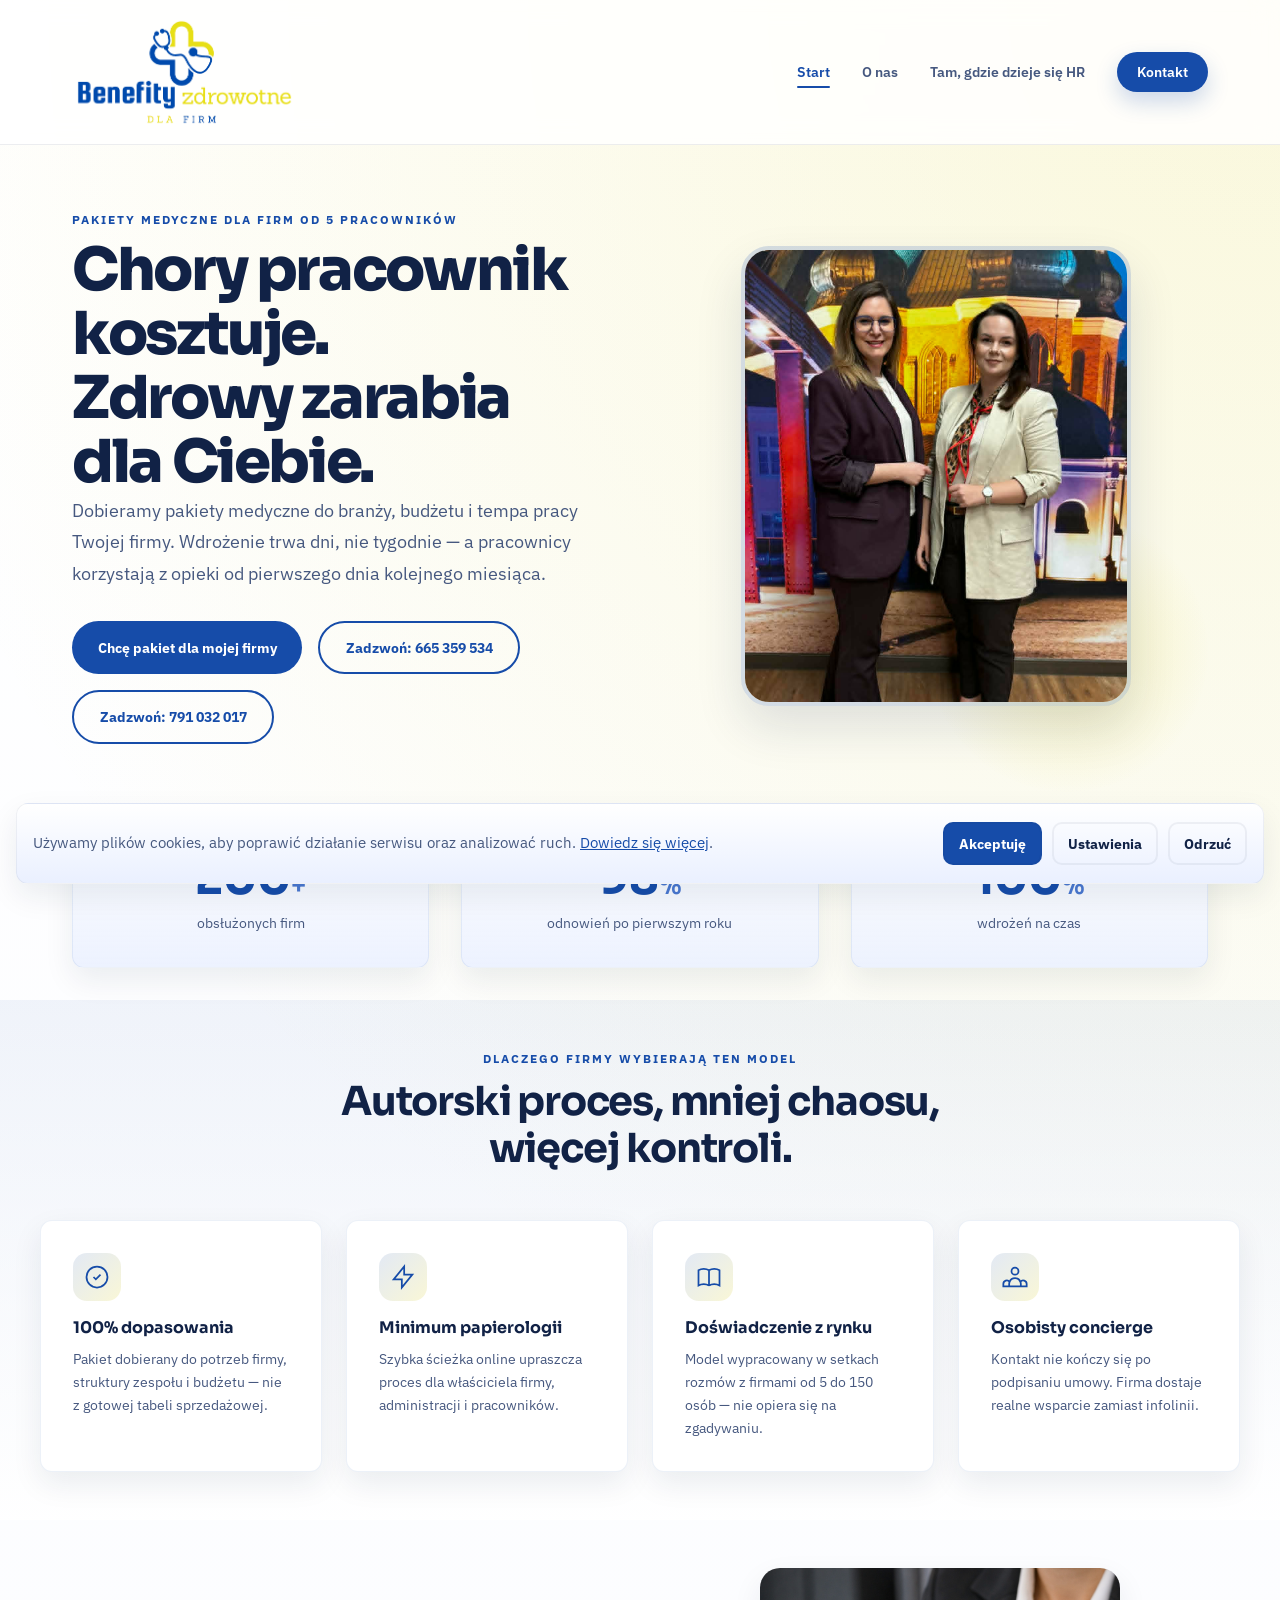
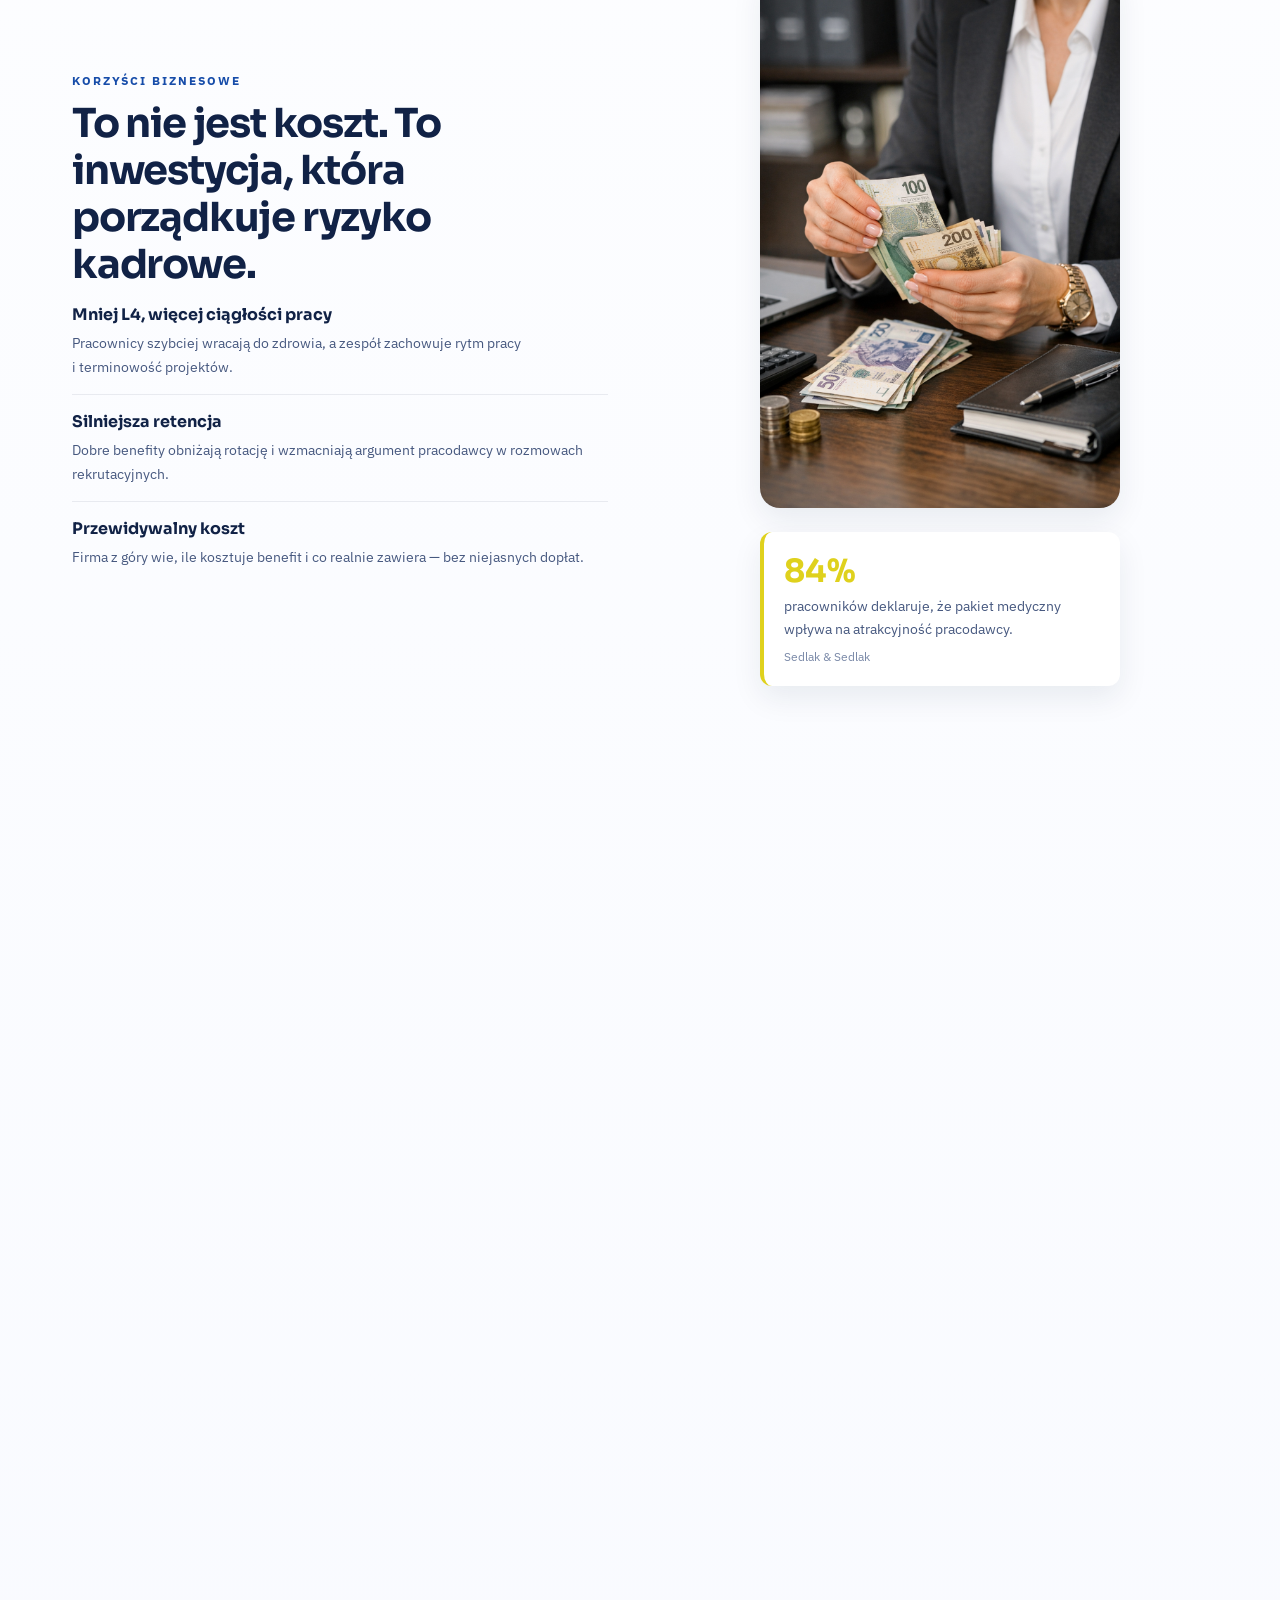
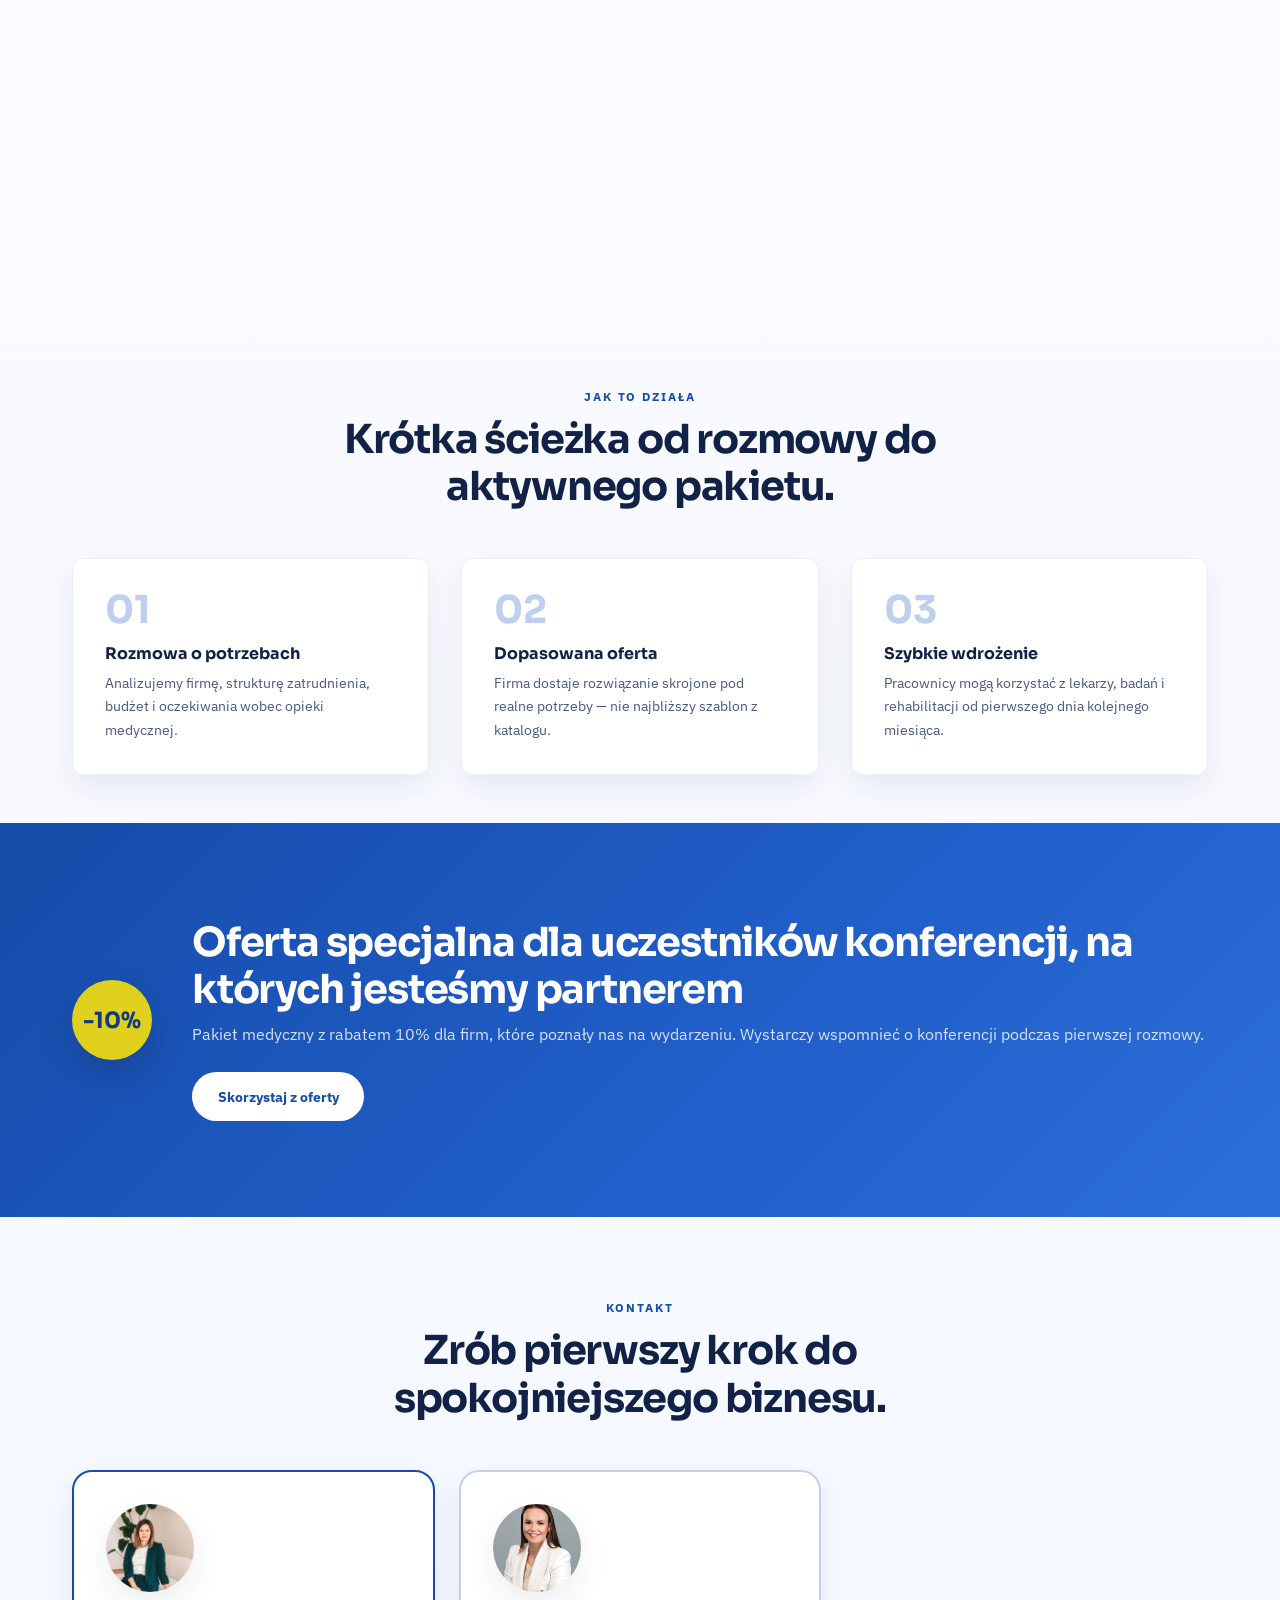
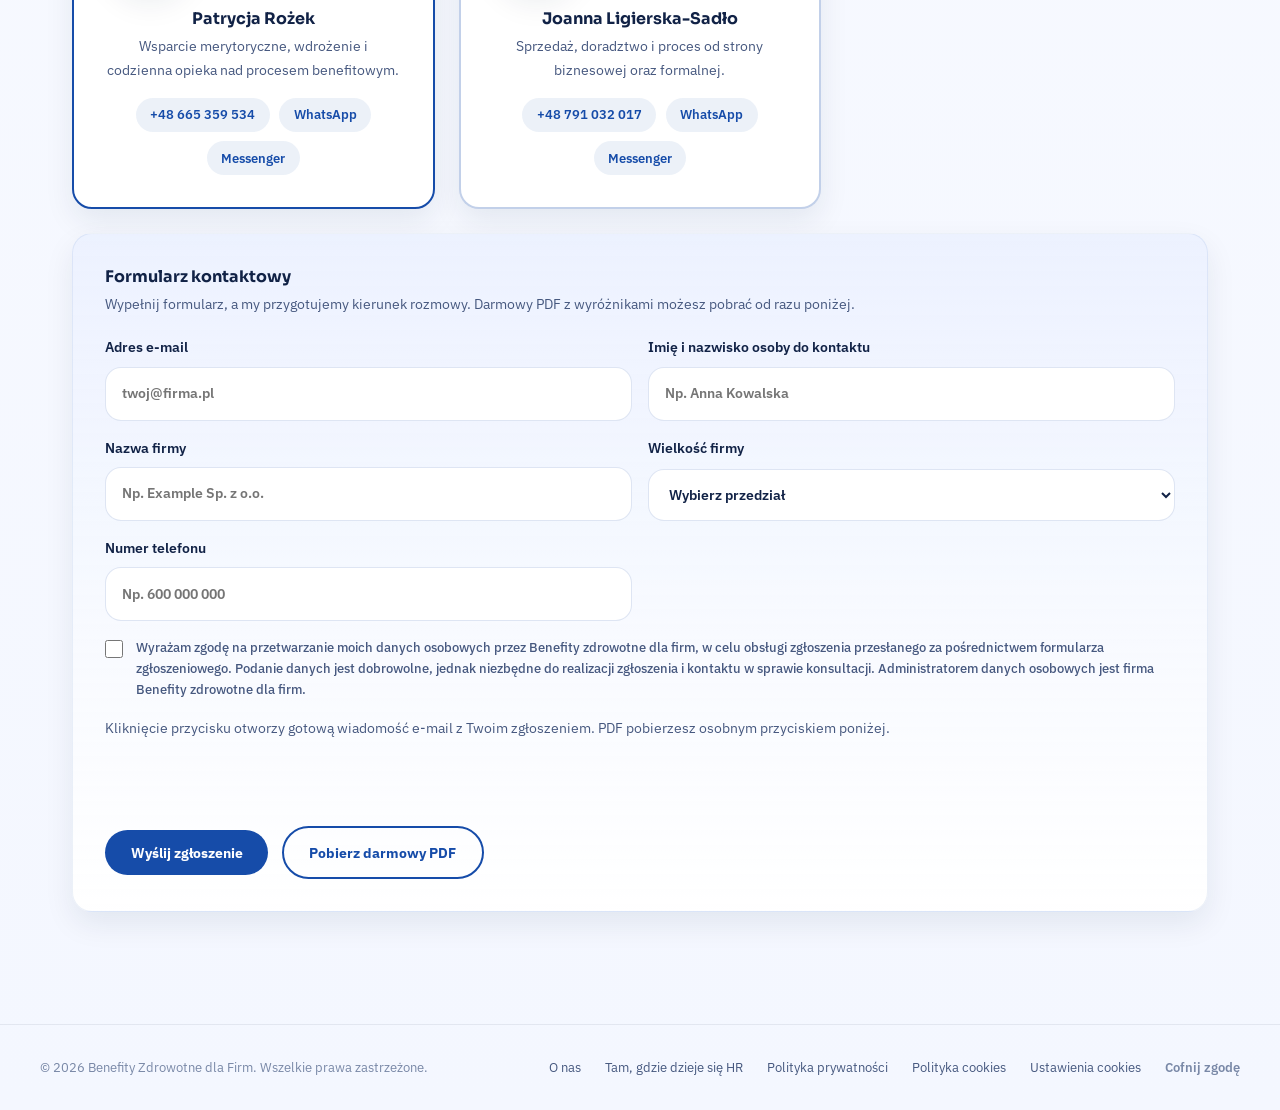
==== commit f3289e78: "fix: restore Polish chars in PDF, redesign offer cards section" ====
--- a/index.html
+++ b/index.html
@@ -115,8 +115,6 @@
       <div class="puzzle-wrap">
         <div class="puzzle-grid" aria-label="Cztery filary oferty dla firmy">
           <article class="puzzle-piece puzzle-piece--1" tabindex="0">
-            <span class="puzzle-piece__connector puzzle-piece__connector--right-out" aria-hidden="true"></span>
-            <span class="puzzle-piece__connector puzzle-piece__connector--bottom-out" aria-hidden="true"></span>
             <span class="puzzle-piece__id">01</span>
             <h3>Kluczowi pracownicy</h3>
             <p class="puzzle-piece__summary">Dbasz o osoby, od których zależy tempo pracy i odpowiedzialność za wynik.</p>
@@ -125,8 +123,6 @@
             </div>
           </article>
           <article class="puzzle-piece puzzle-piece--2" tabindex="0">
-            <span class="puzzle-piece__connector puzzle-piece__connector--left-in" aria-hidden="true"></span>
-            <span class="puzzle-piece__connector puzzle-piece__connector--bottom-in" aria-hidden="true"></span>
             <span class="puzzle-piece__id">02</span>
             <h3>Czerwona teczka bezpiecznego pracownika</h3>
             <p class="puzzle-piece__summary">Pakiet działa również po trudnych sytuacjach zdrowotnych i zdarzeniach nagłych.</p>
@@ -135,8 +131,6 @@
             </div>
           </article>
           <article class="puzzle-piece puzzle-piece--3" tabindex="0">
-            <span class="puzzle-piece__connector puzzle-piece__connector--top-in" aria-hidden="true"></span>
-            <span class="puzzle-piece__connector puzzle-piece__connector--right-in" aria-hidden="true"></span>
             <span class="puzzle-piece__id">03</span>
             <h3>Zdrowie pracowników</h3>
             <p class="puzzle-piece__summary">Liczy się wygoda korzystania, a nie sam zapis w ofercie benefitowej.</p>
@@ -145,8 +139,6 @@
             </div>
           </article>
           <article class="puzzle-piece puzzle-piece--4" tabindex="0">
-            <span class="puzzle-piece__connector puzzle-piece__connector--top-out" aria-hidden="true"></span>
-            <span class="puzzle-piece__connector puzzle-piece__connector--left-out" aria-hidden="true"></span>
             <span class="puzzle-piece__id">04</span>
             <h3>Zabezpieczenie interesów właściciela biznesu</h3>
             <p class="puzzle-piece__summary">Masz przewidywalny koszt, doradcę i rozwiązanie dopasowane do realiów firmy.</p>
@@ -154,10 +146,6 @@
               <p>Ogólnopolski dostęp, możliwość zmiany pakietu, częściowa refundacja spoza listy i bezpośrednie wsparcie doradcy porządkują ryzyko kadrowe oraz decyzje właścicielskie.</p>
             </div>
           </article>
-        </div>
-        <div class="puzzle-assembled" aria-hidden="true">
-          <span class="puzzle-assembled__label">Razem tworzą</span>
-          <strong>Dobrze działającą firmę</strong>
         </div>
         <div class="puzzle-meta">
           <div class="puzzle-note">
--- a/styles.css
+++ b/styles.css
@@ -168,40 +168,64 @@
 .promo .btn-primary{background:#fff;color:var(--brand);}
 .promo .btn-primary:hover{background:var(--accent-l);transform:translateY(-2px);}
 
-/* ── Puzzle offer ───────────────────────────── */
+/* ── Offer cards ─────────────────────────────── */
 .puzzle-offer{padding-top:1rem;}
-.puzzle-offer-header{max-width:780px;}
-.puzzle-lead{font-size:1rem;color:var(--ink-mid);line-height:1.75;}
-.puzzle-wrap{display:grid;gap:1.75rem;}
-.puzzle-grid{display:grid;grid-template-columns:repeat(2,minmax(280px,1fr));gap:1rem;max-width:980px;margin:0 auto;}
-.puzzle-piece{position:relative;min-height:260px;padding:1.7rem 1.7rem 1.5rem;border:1px solid rgba(22,76,169,.12);border-radius:30px;box-shadow:var(--shadow);overflow:visible;transition:transform .28s var(--ease),box-shadow .28s var(--ease),border-color .28s var(--ease);}
-.puzzle-piece--1{--piece-bg:linear-gradient(145deg,#ffffff 0%,#ecf4ff 100%);background:var(--piece-bg);}
-.puzzle-piece--2{--piece-bg:linear-gradient(145deg,#fffef5 0%,#fff6cf 100%);background:var(--piece-bg);}
-.puzzle-piece--3{--piece-bg:linear-gradient(145deg,#f7fbff 0%,#e6f0ff 100%);background:var(--piece-bg);}
-.puzzle-piece--4{--piece-bg:linear-gradient(145deg,#ffffff 0%,#f3f7ff 100%);background:var(--piece-bg);}
-.puzzle-piece__connector{position:absolute;width:58px;height:58px;border-radius:50%;pointer-events:none;}
-.puzzle-piece__connector--right-out{right:-29px;top:50%;transform:translateY(-50%);background:var(--piece-bg);border:1px solid rgba(22,76,169,.12);box-shadow:var(--shadow);}
-.puzzle-piece__connector--bottom-out{left:50%;bottom:-29px;transform:translateX(-50%);background:var(--piece-bg);border:1px solid rgba(22,76,169,.12);box-shadow:var(--shadow);}
-.puzzle-piece__connector--left-out{left:-29px;top:50%;transform:translateY(-50%);background:var(--piece-bg);border:1px solid rgba(22,76,169,.12);box-shadow:var(--shadow);}
-.puzzle-piece__connector--top-out{left:50%;top:-29px;transform:translateX(-50%);background:var(--piece-bg);border:1px solid rgba(22,76,169,.12);box-shadow:var(--shadow);}
-.puzzle-piece__connector--left-in{left:-29px;top:50%;transform:translateY(-50%);background:var(--bg);box-shadow:0 0 0 12px var(--bg), inset 0 0 0 1px rgba(22,76,169,.08);}
-.puzzle-piece__connector--bottom-in{left:50%;bottom:-29px;transform:translateX(-50%);background:var(--bg);box-shadow:0 0 0 12px var(--bg), inset 0 0 0 1px rgba(22,76,169,.08);}
-.puzzle-piece__connector--top-in{left:50%;top:-29px;transform:translateX(-50%);background:var(--bg);box-shadow:0 0 0 12px var(--bg), inset 0 0 0 1px rgba(22,76,169,.08);}
-.puzzle-piece__connector--right-in{right:-29px;top:50%;transform:translateY(-50%);background:var(--bg);box-shadow:0 0 0 12px var(--bg), inset 0 0 0 1px rgba(22,76,169,.08);}
-.puzzle-piece__id{display:inline-flex;align-items:center;justify-content:center;width:42px;height:42px;border-radius:14px;background:linear-gradient(135deg, rgba(22,76,169,.14), rgba(223,209,29,.26));color:var(--brand);font-family:var(--font-head);font-weight:700;font-size:.92rem;margin-bottom:1rem;}
-.puzzle-piece h3{font-size:1.18rem;margin-bottom:.65rem;max-width:16ch;}
-.puzzle-piece__summary{font-size:.95rem;color:var(--ink-mid);line-height:1.65;}
-.puzzle-piece__detail{margin-top:1rem;max-height:0;opacity:0;overflow:hidden;transform:translateY(10px);transition:max-height .28s var(--ease),opacity .28s var(--ease),transform .28s var(--ease);}
-.puzzle-piece__detail p{font-size:.92rem;color:var(--ink-mid);line-height:1.7;}
-.puzzle-piece:hover,.puzzle-piece:focus-within,.puzzle-piece:focus{transform:translateY(-8px);box-shadow:var(--shadow-lg);border-color:rgba(22,76,169,.24);outline:none;z-index:2;}
-.puzzle-piece:hover .puzzle-piece__detail,.puzzle-piece:focus-within .puzzle-piece__detail,.puzzle-piece:focus .puzzle-piece__detail{max-height:200px;opacity:1;transform:translateY(0);}
-.puzzle-assembled{display:flex;flex-direction:column;align-items:center;justify-content:center;gap:.25rem;max-width:980px;margin:0 auto;padding:.95rem 1.2rem;border-radius:999px;background:linear-gradient(135deg, var(--brand) 0%, #1f61d1 100%);color:#fff;box-shadow:0 18px 40px rgba(17,34,70,.18);text-align:center;}
-.puzzle-assembled__label{font-size:.75rem;font-weight:700;letter-spacing:.16em;text-transform:uppercase;opacity:.78;}
-.puzzle-assembled strong{font-family:var(--font-head);font-size:1.12rem;line-height:1.25;}
-.puzzle-meta{display:grid;grid-template-columns:1fr auto;gap:1rem;align-items:center;max-width:980px;margin:0 auto;}
-.puzzle-note{padding:1.2rem 1.35rem;border-radius:20px;background:linear-gradient(180deg, rgba(255,255,255,.96), rgba(234,240,255,.88));border:1px solid rgba(22,76,169,.1);box-shadow:var(--shadow);}
-.puzzle-note strong{display:block;margin-bottom:.45rem;}
-.puzzle-note p{font-size:.95rem;color:var(--ink-mid);line-height:1.7;}
+.puzzle-offer-header{max-width:820px;}
+.puzzle-lead{font-size:1rem;color:var(--ink-mid);line-height:1.75;max-width:72ch;}
+.puzzle-wrap{display:grid;gap:2.5rem;}
+.puzzle-grid{display:grid;grid-template-columns:repeat(2,minmax(280px,1fr));gap:1.5rem;max-width:980px;margin:0 auto;}
+
+/* card base */
+.puzzle-piece{
+  position:relative;
+  background:#fff;
+  border-radius:20px;
+  border:1px solid rgba(22,76,169,.10);
+  box-shadow:0 2px 16px rgba(17,34,70,.07);
+  overflow:hidden;
+  transition:transform .28s var(--ease),box-shadow .28s var(--ease),border-color .28s var(--ease);
+}
+/* colored top bar */
+.puzzle-piece::before{content:'';display:block;height:5px;background:var(--piece-accent,var(--brand));}
+.puzzle-piece--1,.puzzle-piece--3{--piece-accent:var(--brand);}
+.puzzle-piece--2,.puzzle-piece--4{--piece-accent:var(--accent);}
+
+/* number badge */
+.puzzle-piece__id{
+  display:inline-flex;align-items:center;justify-content:center;
+  width:46px;height:46px;border-radius:14px;
+  background:var(--piece-accent,var(--brand));
+  color:#fff;
+  font-family:var(--font-head);font-weight:800;font-size:.88rem;
+  margin:1.6rem 0 1.1rem 1.6rem;
+}
+.puzzle-piece--2 .puzzle-piece__id,.puzzle-piece--4 .puzzle-piece__id{color:var(--ink);}
+
+/* card body */
+.puzzle-piece h3{font-size:1.15rem;font-weight:700;line-height:1.3;margin:0 1.6rem .6rem;}
+.puzzle-piece__summary{font-size:.94rem;color:var(--ink-mid);line-height:1.72;margin:0 1.6rem;}
+.puzzle-piece__detail{margin:.9rem 1.6rem 1.6rem;padding-top:.75rem;border-top:1px solid rgba(22,76,169,.09);}
+.puzzle-piece__detail p{font-size:.91rem;color:var(--ink-mid);line-height:1.74;margin:0;}
+
+/* hover */
+.puzzle-piece:hover,.puzzle-piece:focus-within,.puzzle-piece:focus{
+  transform:translateY(-6px);
+  box-shadow:0 16px 40px rgba(17,34,70,.14);
+  border-color:rgba(22,76,169,.22);
+  outline:none;
+}
+
+/* meta / footer strip */
+.puzzle-meta{display:grid;grid-template-columns:1fr auto;gap:1.25rem;align-items:center;max-width:980px;margin:0 auto;}
+.puzzle-note{padding:1.2rem 1.4rem;border-radius:20px;background:linear-gradient(160deg,rgba(255,255,255,.98),rgba(234,240,255,.9));border:1px solid rgba(22,76,169,.1);box-shadow:0 2px 12px rgba(17,34,70,.06);}
+.puzzle-note strong{display:block;font-size:.97rem;margin-bottom:.4rem;}
+.puzzle-note p{font-size:.94rem;color:var(--ink-mid);line-height:1.7;margin:0;}
+
+/* responsive */
+@media(max-width:640px){
+  .puzzle-grid{grid-template-columns:1fr;}
+  .puzzle-meta{grid-template-columns:1fr;}
+}
 
 /* ── Contact ─────────────────────────────────── */
 .contact{max-width:var(--max-w);margin:0 auto;padding:5rem 2rem;}
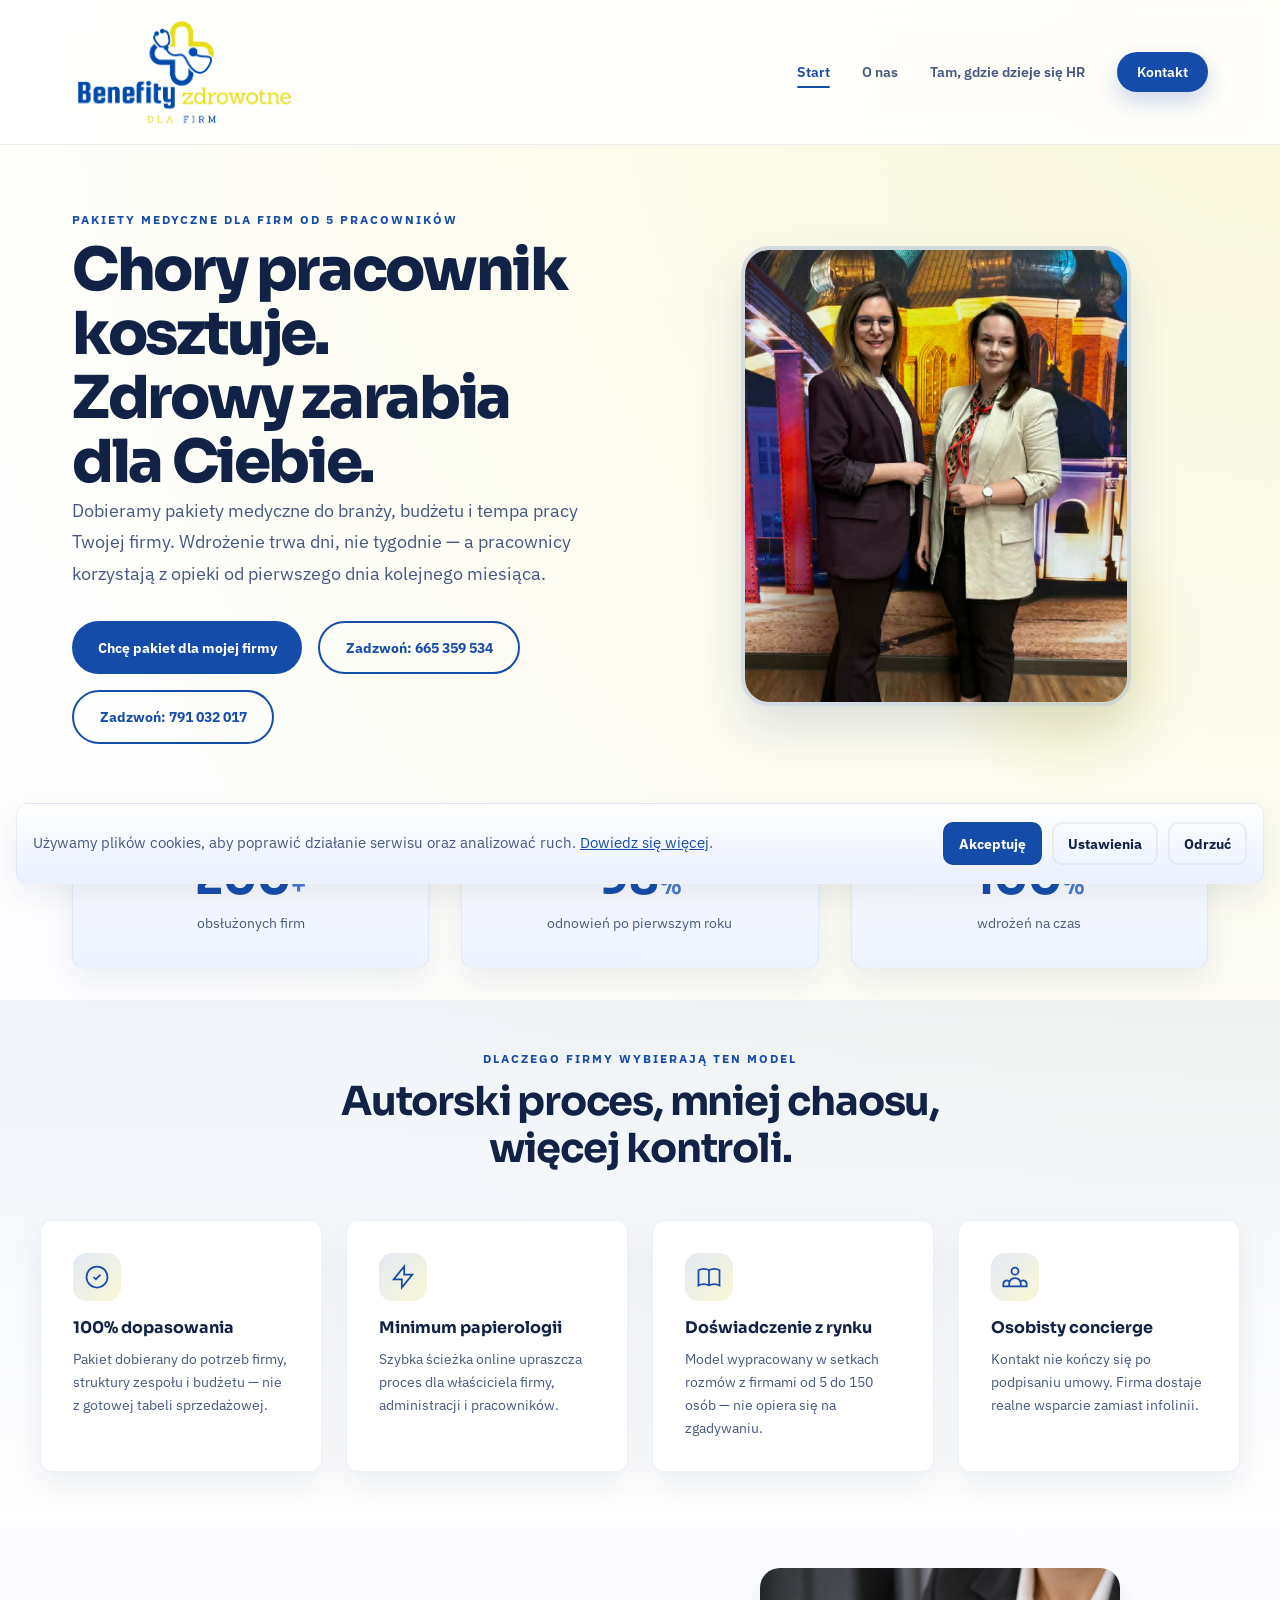
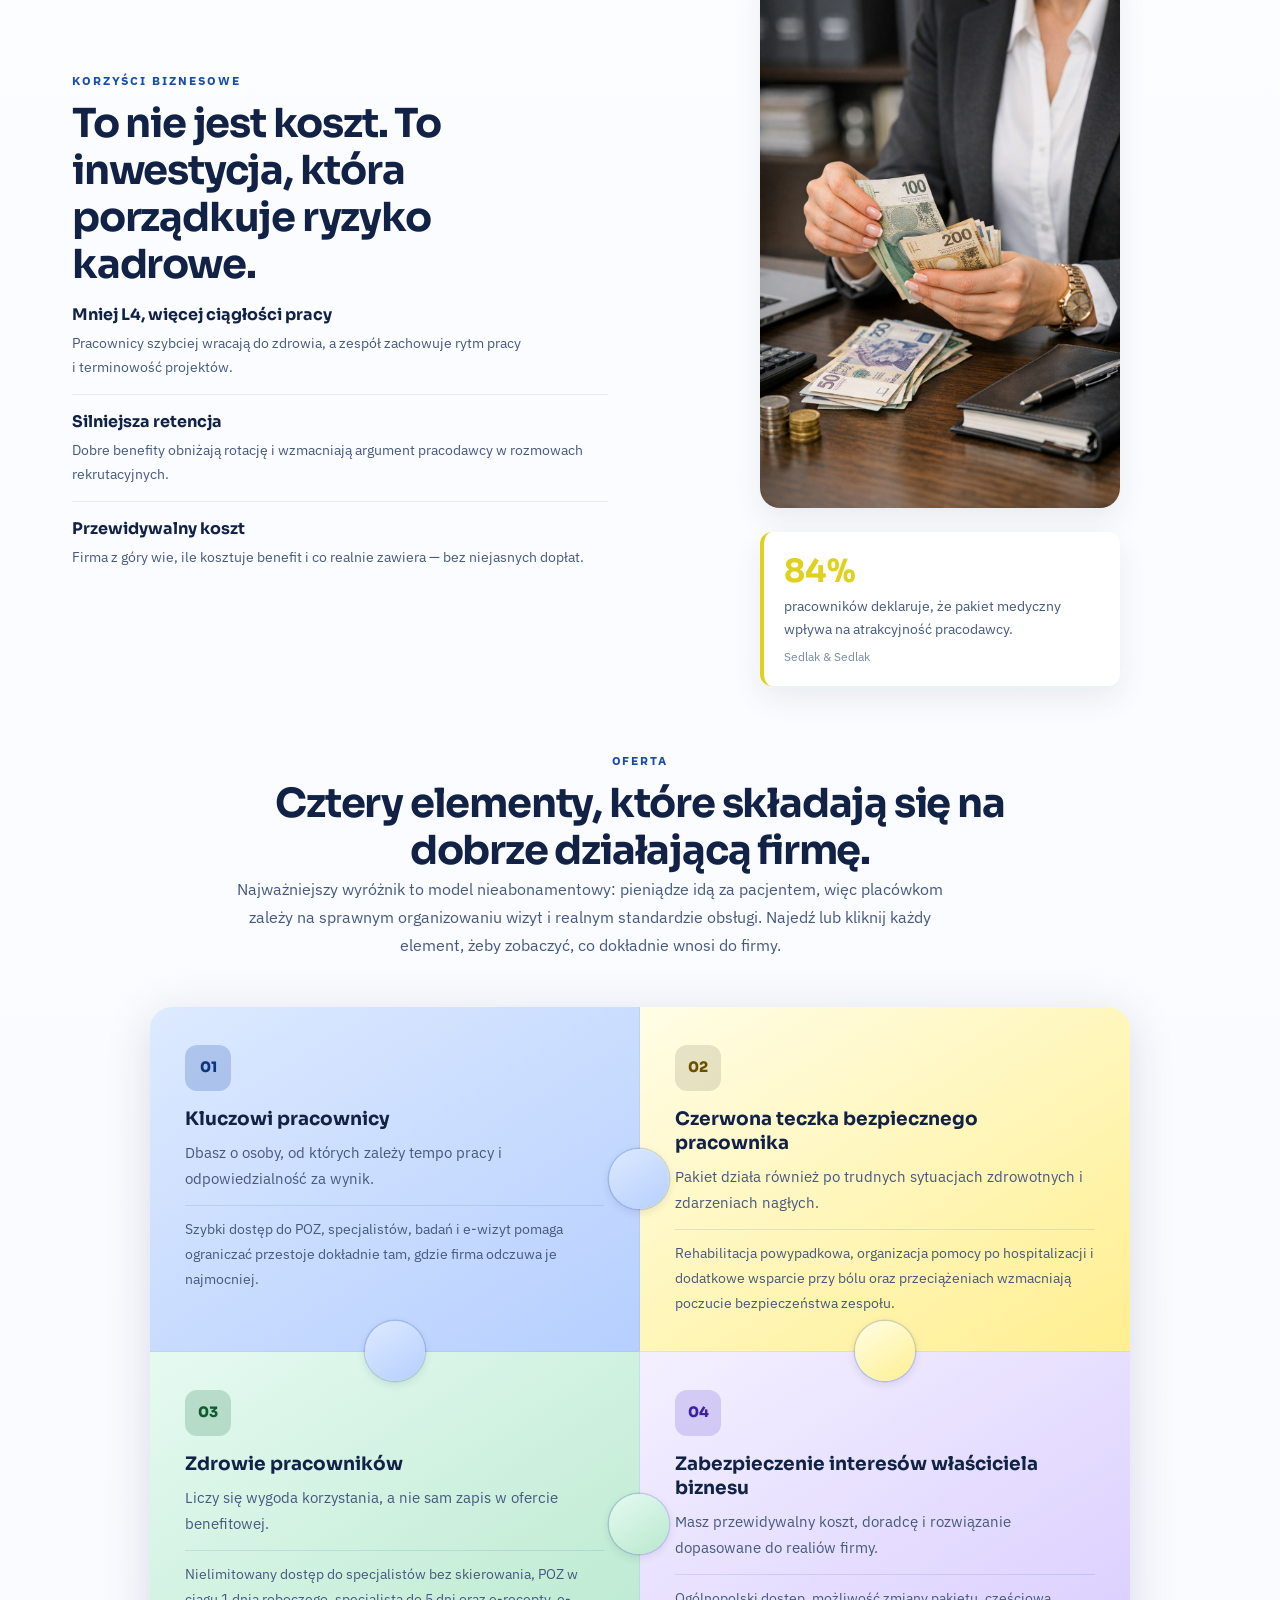
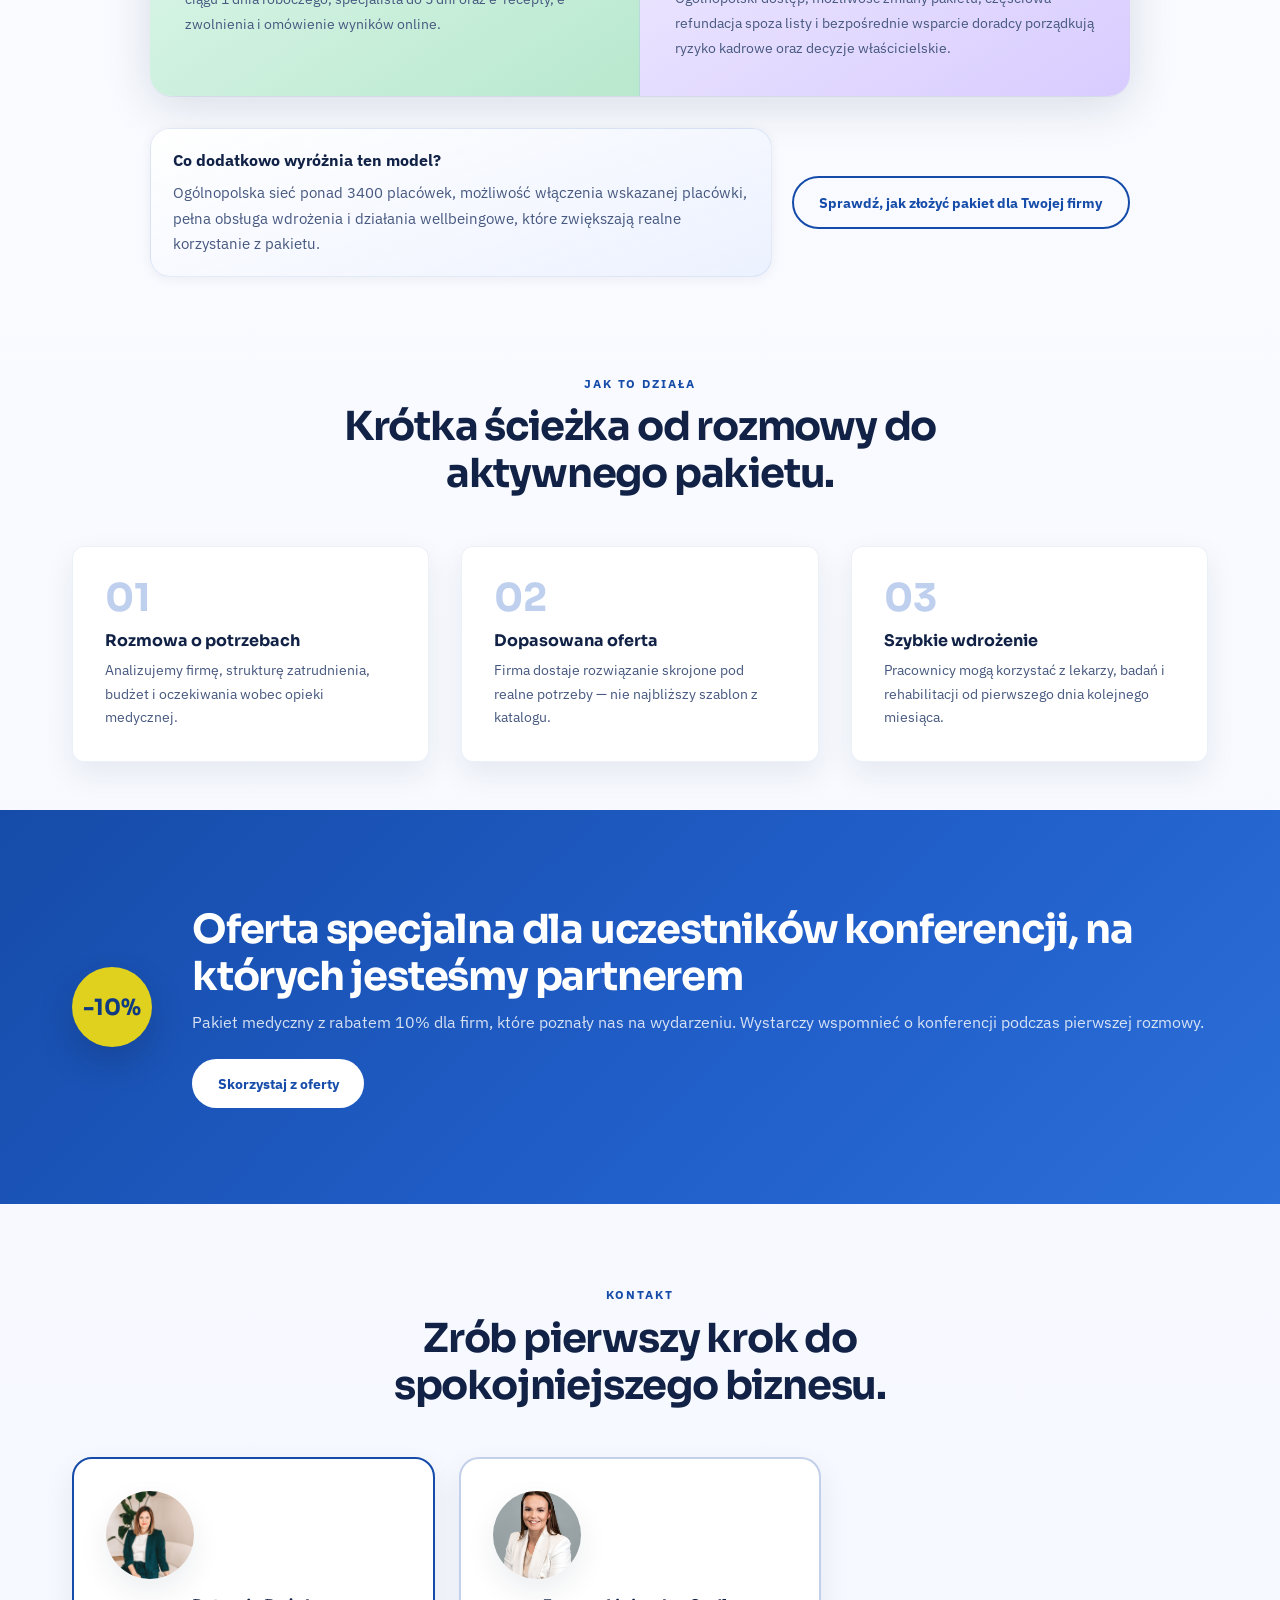
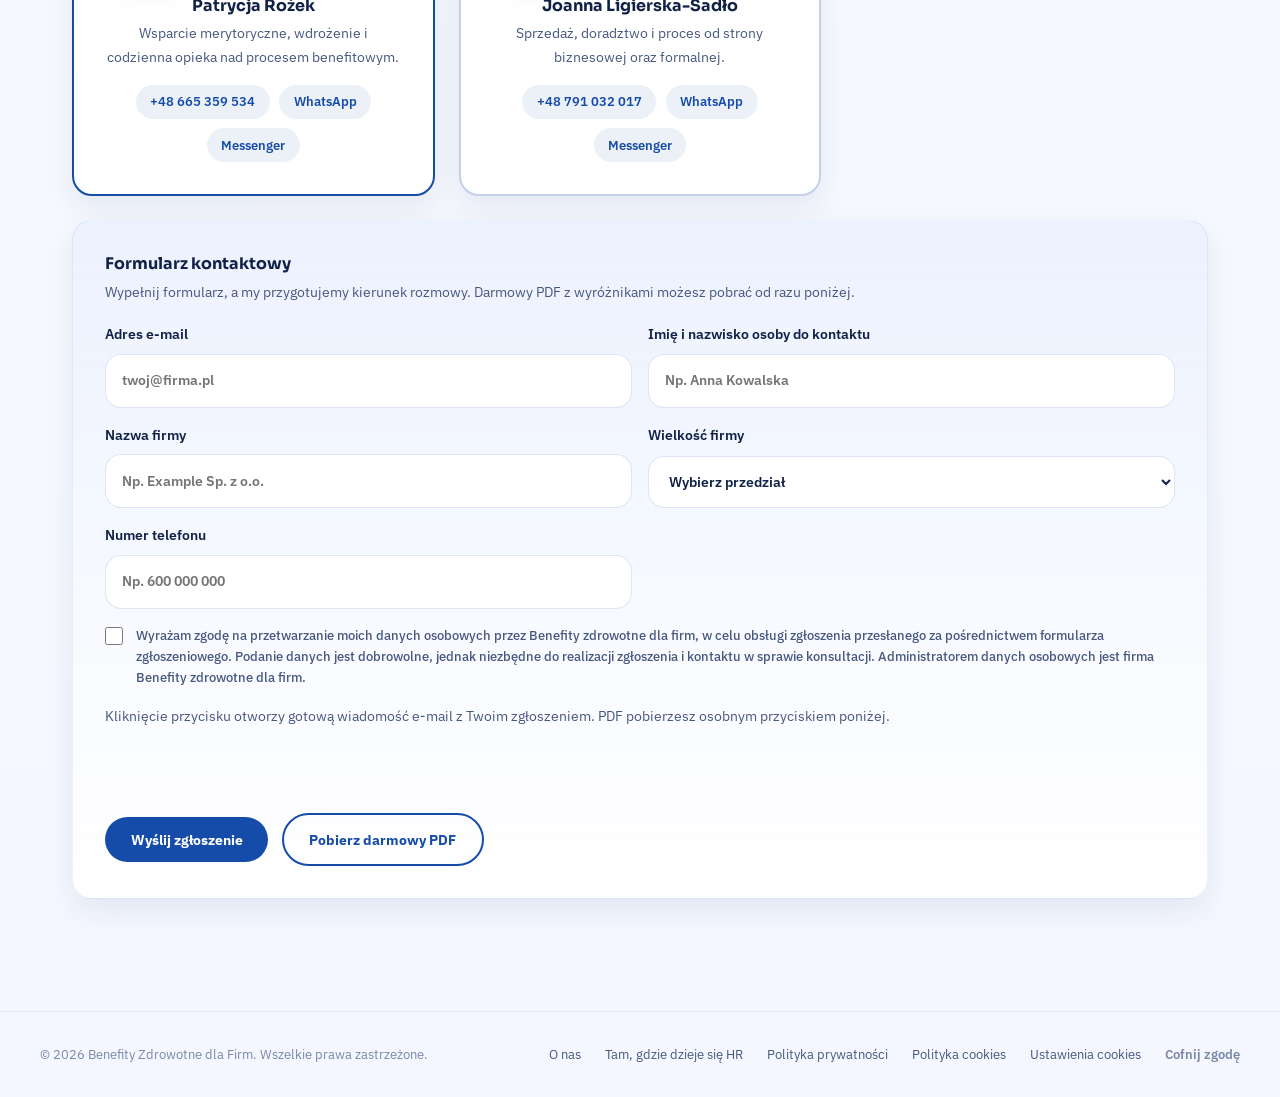
==== commit e1d1effb: "feat: real interlocking puzzle knobs with z-index stacking" ====
--- a/index.html
+++ b/index.html
@@ -115,6 +115,8 @@
       <div class="puzzle-wrap">
         <div class="puzzle-grid" aria-label="Cztery filary oferty dla firmy">
           <article class="puzzle-piece puzzle-piece--1" tabindex="0">
+            <span class="puzzle-knob puzzle-knob--right" aria-hidden="true"></span>
+            <span class="puzzle-knob puzzle-knob--bottom" aria-hidden="true"></span>
             <span class="puzzle-piece__id">01</span>
             <h3>Kluczowi pracownicy</h3>
             <p class="puzzle-piece__summary">Dbasz o osoby, od których zależy tempo pracy i odpowiedzialność za wynik.</p>
@@ -123,6 +125,7 @@
             </div>
           </article>
           <article class="puzzle-piece puzzle-piece--2" tabindex="0">
+            <span class="puzzle-knob puzzle-knob--bottom" aria-hidden="true"></span>
             <span class="puzzle-piece__id">02</span>
             <h3>Czerwona teczka bezpiecznego pracownika</h3>
             <p class="puzzle-piece__summary">Pakiet działa również po trudnych sytuacjach zdrowotnych i zdarzeniach nagłych.</p>
@@ -131,6 +134,7 @@
             </div>
           </article>
           <article class="puzzle-piece puzzle-piece--3" tabindex="0">
+            <span class="puzzle-knob puzzle-knob--right" aria-hidden="true"></span>
             <span class="puzzle-piece__id">03</span>
             <h3>Zdrowie pracowników</h3>
             <p class="puzzle-piece__summary">Liczy się wygoda korzystania, a nie sam zapis w ofercie benefitowej.</p>
--- a/styles.css
+++ b/styles.css
@@ -168,62 +168,91 @@
 .promo .btn-primary{background:#fff;color:var(--brand);}
 .promo .btn-primary:hover{background:var(--accent-l);transform:translateY(-2px);}
 
-/* ── Offer cards ─────────────────────────────── */
+/* ── Puzzle offer ─────────────────────────────── */
 .puzzle-offer{padding-top:1rem;}
 .puzzle-offer-header{max-width:820px;}
 .puzzle-lead{font-size:1rem;color:var(--ink-mid);line-height:1.75;max-width:72ch;}
-.puzzle-wrap{display:grid;gap:2.5rem;}
-.puzzle-grid{display:grid;grid-template-columns:repeat(2,minmax(280px,1fr));gap:1.5rem;max-width:980px;margin:0 auto;}
-
-/* card base */
+.puzzle-wrap{display:grid;gap:2rem;}
+
+/* Grid — pieces touch so knobs can interlock */
+.puzzle-grid{
+  display:grid;
+  grid-template-columns:repeat(2,1fr);
+  gap:0;
+  max-width:980px;
+  margin:0 auto;
+  border-radius:22px;
+  overflow:hidden;
+  box-shadow:0 10px 48px rgba(17,34,70,.14),0 1px 0 rgba(22,76,169,.08);
+}
+
+/* Base piece */
 .puzzle-piece{
   position:relative;
-  background:#fff;
-  border-radius:20px;
-  border:1px solid rgba(22,76,169,.10);
-  box-shadow:0 2px 16px rgba(17,34,70,.07);
-  overflow:hidden;
-  transition:transform .28s var(--ease),box-shadow .28s var(--ease),border-color .28s var(--ease);
-}
-/* colored top bar */
-.puzzle-piece::before{content:'';display:block;height:5px;background:var(--piece-accent,var(--brand));}
-.puzzle-piece--1,.puzzle-piece--3{--piece-accent:var(--brand);}
-.puzzle-piece--2,.puzzle-piece--4{--piece-accent:var(--accent);}
-
-/* number badge */
+  padding:2.4rem 2.2rem 2.2rem;
+  overflow:visible;
+  transition:filter .22s var(--ease),transform .22s var(--ease);
+}
+.puzzle-piece:hover,.puzzle-piece:focus-within{filter:brightness(1.05) saturate(1.12);outline:none;}
+
+/* Each piece has a clearly distinct color for visible knobs */
+.puzzle-piece--1{background:linear-gradient(148deg,#ddeaff 0%,#b6cfff 100%);z-index:4;}
+.puzzle-piece--2{background:linear-gradient(148deg,#fffde6 0%,#ffef90 100%);z-index:3;}
+.puzzle-piece--3{background:linear-gradient(148deg,#e6faf1 0%,#b8e8ce 100%);z-index:3;}
+.puzzle-piece--4{background:linear-gradient(148deg,#f4f0ff 0%,#d8ccff 100%);z-index:2;}
+
+/* Inner seams between pieces */
+.puzzle-piece--1,.puzzle-piece--2{border-bottom:1.5px solid rgba(22,76,169,.14);}
+.puzzle-piece--1,.puzzle-piece--3{border-right:1.5px solid rgba(22,76,169,.14);}
+
+/* ─── Puzzle knobs ─── */
+/*  Pieces 1 & 2 share bottom edge; pieces 1 & 3 share right edge.
+    The higher-z piece's knob spans into the lower-z piece's area,
+    creating the interlocking tab / socket effect. */
+.puzzle-knob{
+  position:absolute;
+  width:60px;height:60px;
+  border-radius:50%;
+  pointer-events:none;
+  z-index:6; /* within own stacking context — ensures knob is above piece's own content */
+  box-shadow:0 0 0 1.5px rgba(22,76,169,.18),0 3px 10px rgba(17,34,70,.12);
+}
+/* Knob inherits its piece's gradient */
+.puzzle-piece--1 .puzzle-knob{background:linear-gradient(148deg,#ddeaff,#b6cfff);}
+.puzzle-piece--2 .puzzle-knob{background:linear-gradient(148deg,#fffde6,#ffef90);}
+.puzzle-piece--3 .puzzle-knob{background:linear-gradient(148deg,#e6faf1,#b8e8ce);}
+
+/* Positions — center of each shared edge */
+.puzzle-knob--right{right:-30px;top:calc(50% - 30px);}
+.puzzle-knob--bottom{bottom:-30px;left:calc(50% - 30px);}
+
+/* ─── Content ─── */
 .puzzle-piece__id{
   display:inline-flex;align-items:center;justify-content:center;
-  width:46px;height:46px;border-radius:14px;
-  background:var(--piece-accent,var(--brand));
-  color:#fff;
-  font-family:var(--font-head);font-weight:800;font-size:.88rem;
-  margin:1.6rem 0 1.1rem 1.6rem;
-}
-.puzzle-piece--2 .puzzle-piece__id,.puzzle-piece--4 .puzzle-piece__id{color:var(--ink);}
-
-/* card body */
-.puzzle-piece h3{font-size:1.15rem;font-weight:700;line-height:1.3;margin:0 1.6rem .6rem;}
-.puzzle-piece__summary{font-size:.94rem;color:var(--ink-mid);line-height:1.72;margin:0 1.6rem;}
-.puzzle-piece__detail{margin:.9rem 1.6rem 1.6rem;padding-top:.75rem;border-top:1px solid rgba(22,76,169,.09);}
-.puzzle-piece__detail p{font-size:.91rem;color:var(--ink-mid);line-height:1.74;margin:0;}
-
-/* hover */
-.puzzle-piece:hover,.puzzle-piece:focus-within,.puzzle-piece:focus{
-  transform:translateY(-6px);
-  box-shadow:0 16px 40px rgba(17,34,70,.14);
-  border-color:rgba(22,76,169,.22);
-  outline:none;
-}
-
-/* meta / footer strip */
+  width:46px;height:46px;border-radius:12px;
+  font-family:var(--font-head);font-weight:800;font-size:.9rem;
+  margin-bottom:1rem;
+}
+.puzzle-piece--1 .puzzle-piece__id{background:rgba(22,76,169,.22);color:#0d3580;}
+.puzzle-piece--2 .puzzle-piece__id{background:rgba(0,0,0,.1);color:#6b5000;}
+.puzzle-piece--3 .puzzle-piece__id{background:rgba(18,110,60,.2);color:#0e5c30;}
+.puzzle-piece--4 .puzzle-piece__id{background:rgba(80,50,200,.18);color:#3d22a0;}
+
+.puzzle-piece h3{font-size:1.16rem;font-weight:700;line-height:1.3;margin:0 0 .55rem;color:var(--ink);}
+.puzzle-piece__summary{font-size:.93rem;color:var(--ink-mid);line-height:1.73;}
+.puzzle-piece__detail{margin-top:.85rem;padding-top:.7rem;border-top:1px solid rgba(22,76,169,.12);}
+.puzzle-piece__detail p{font-size:.9rem;color:var(--ink-mid);line-height:1.72;margin:0;}
+
+/* ─── Footer strip ─── */
 .puzzle-meta{display:grid;grid-template-columns:1fr auto;gap:1.25rem;align-items:center;max-width:980px;margin:0 auto;}
 .puzzle-note{padding:1.2rem 1.4rem;border-radius:20px;background:linear-gradient(160deg,rgba(255,255,255,.98),rgba(234,240,255,.9));border:1px solid rgba(22,76,169,.1);box-shadow:0 2px 12px rgba(17,34,70,.06);}
 .puzzle-note strong{display:block;font-size:.97rem;margin-bottom:.4rem;}
 .puzzle-note p{font-size:.94rem;color:var(--ink-mid);line-height:1.7;margin:0;}
 
-/* responsive */
 @media(max-width:640px){
-  .puzzle-grid{grid-template-columns:1fr;}
+  .puzzle-grid{grid-template-columns:1fr;border-radius:16px;}
+  .puzzle-piece--1,.puzzle-piece--3{border-right:none;}
+  .puzzle-knob--right{display:none;}
   .puzzle-meta{grid-template-columns:1fr;}
 }
 
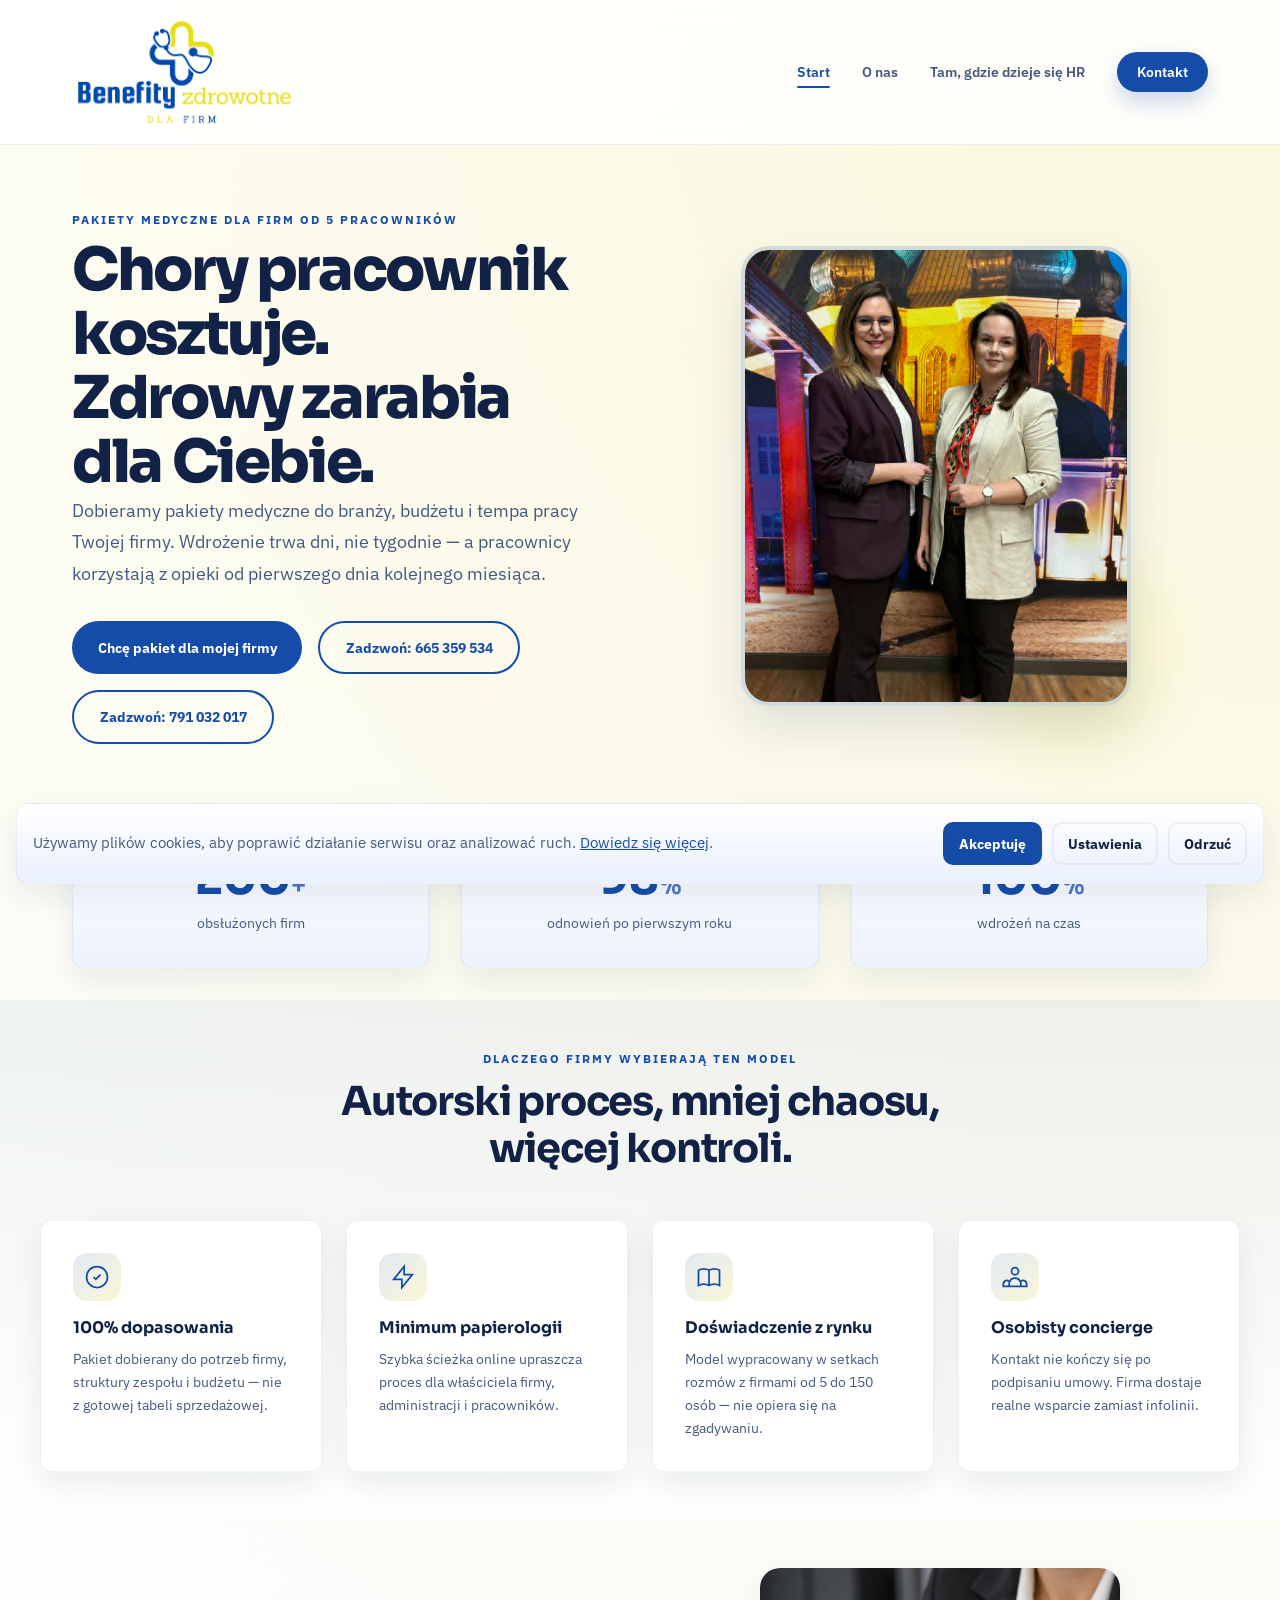
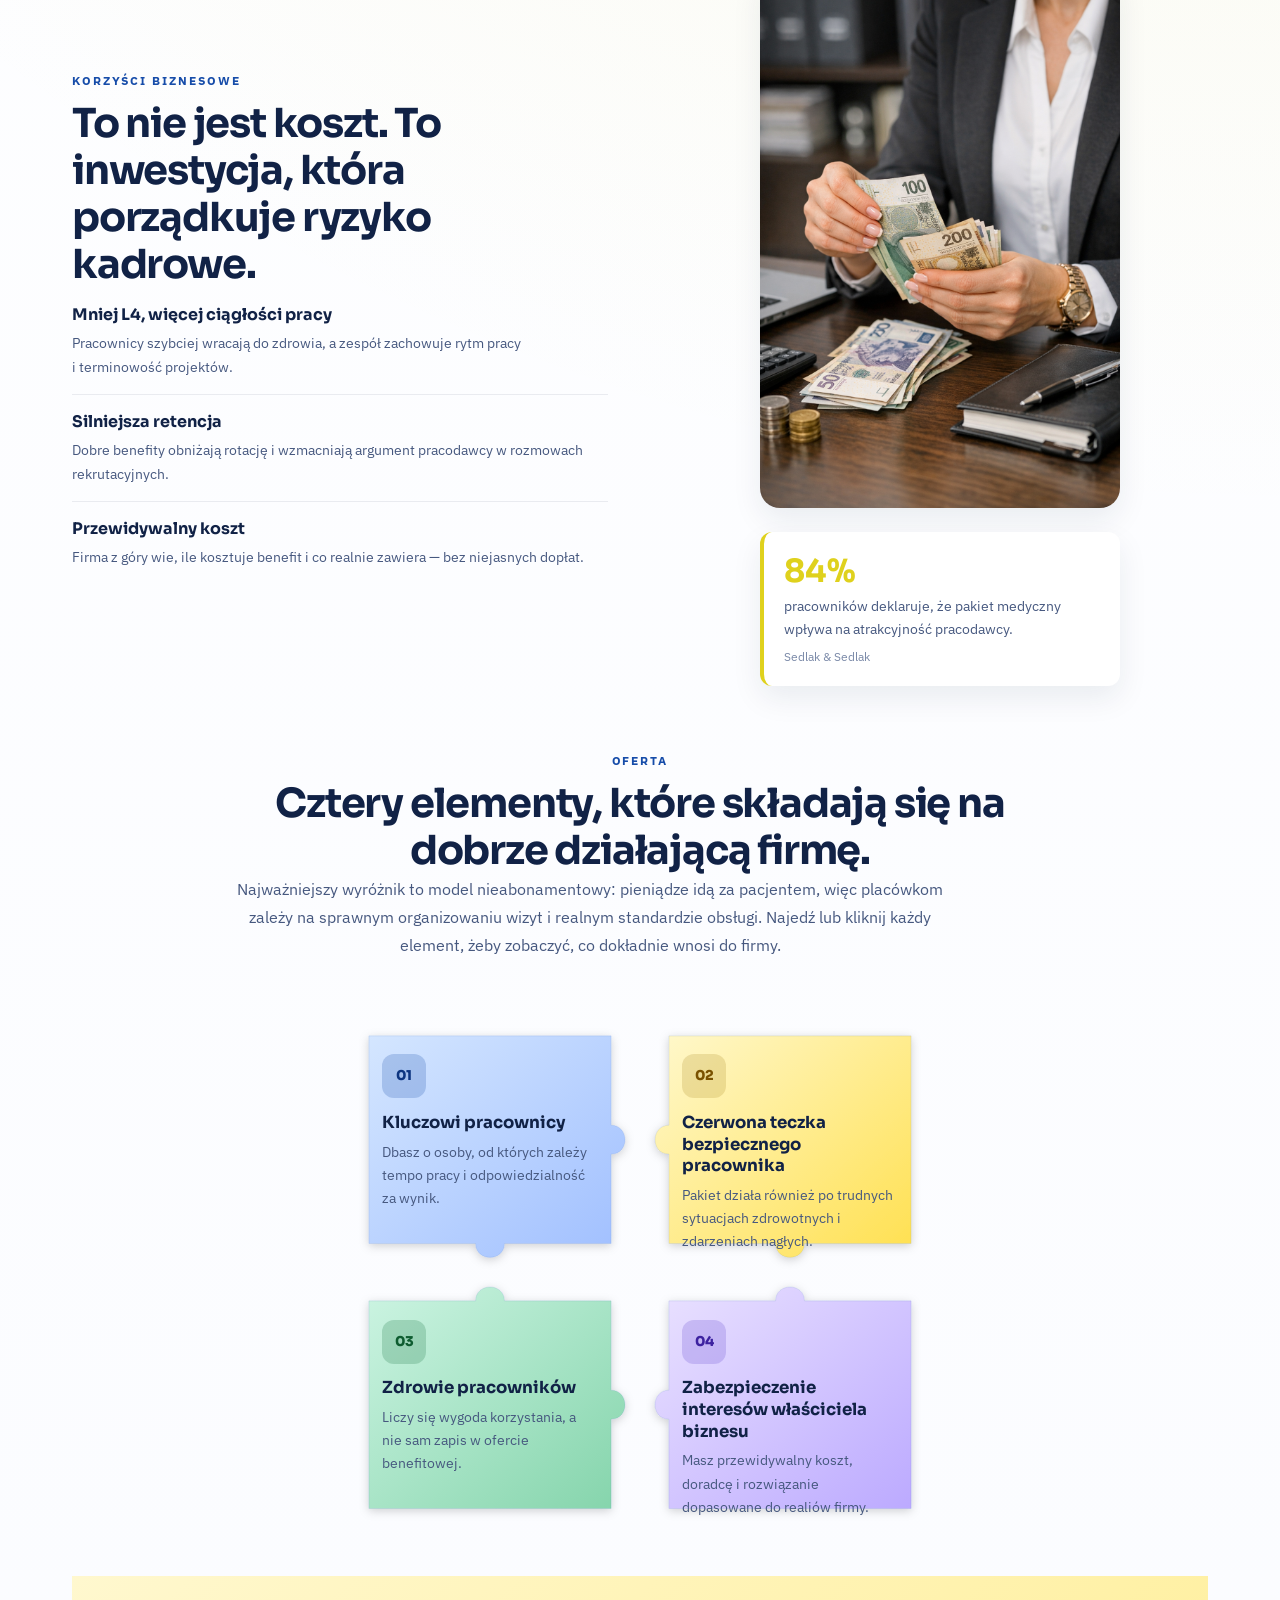
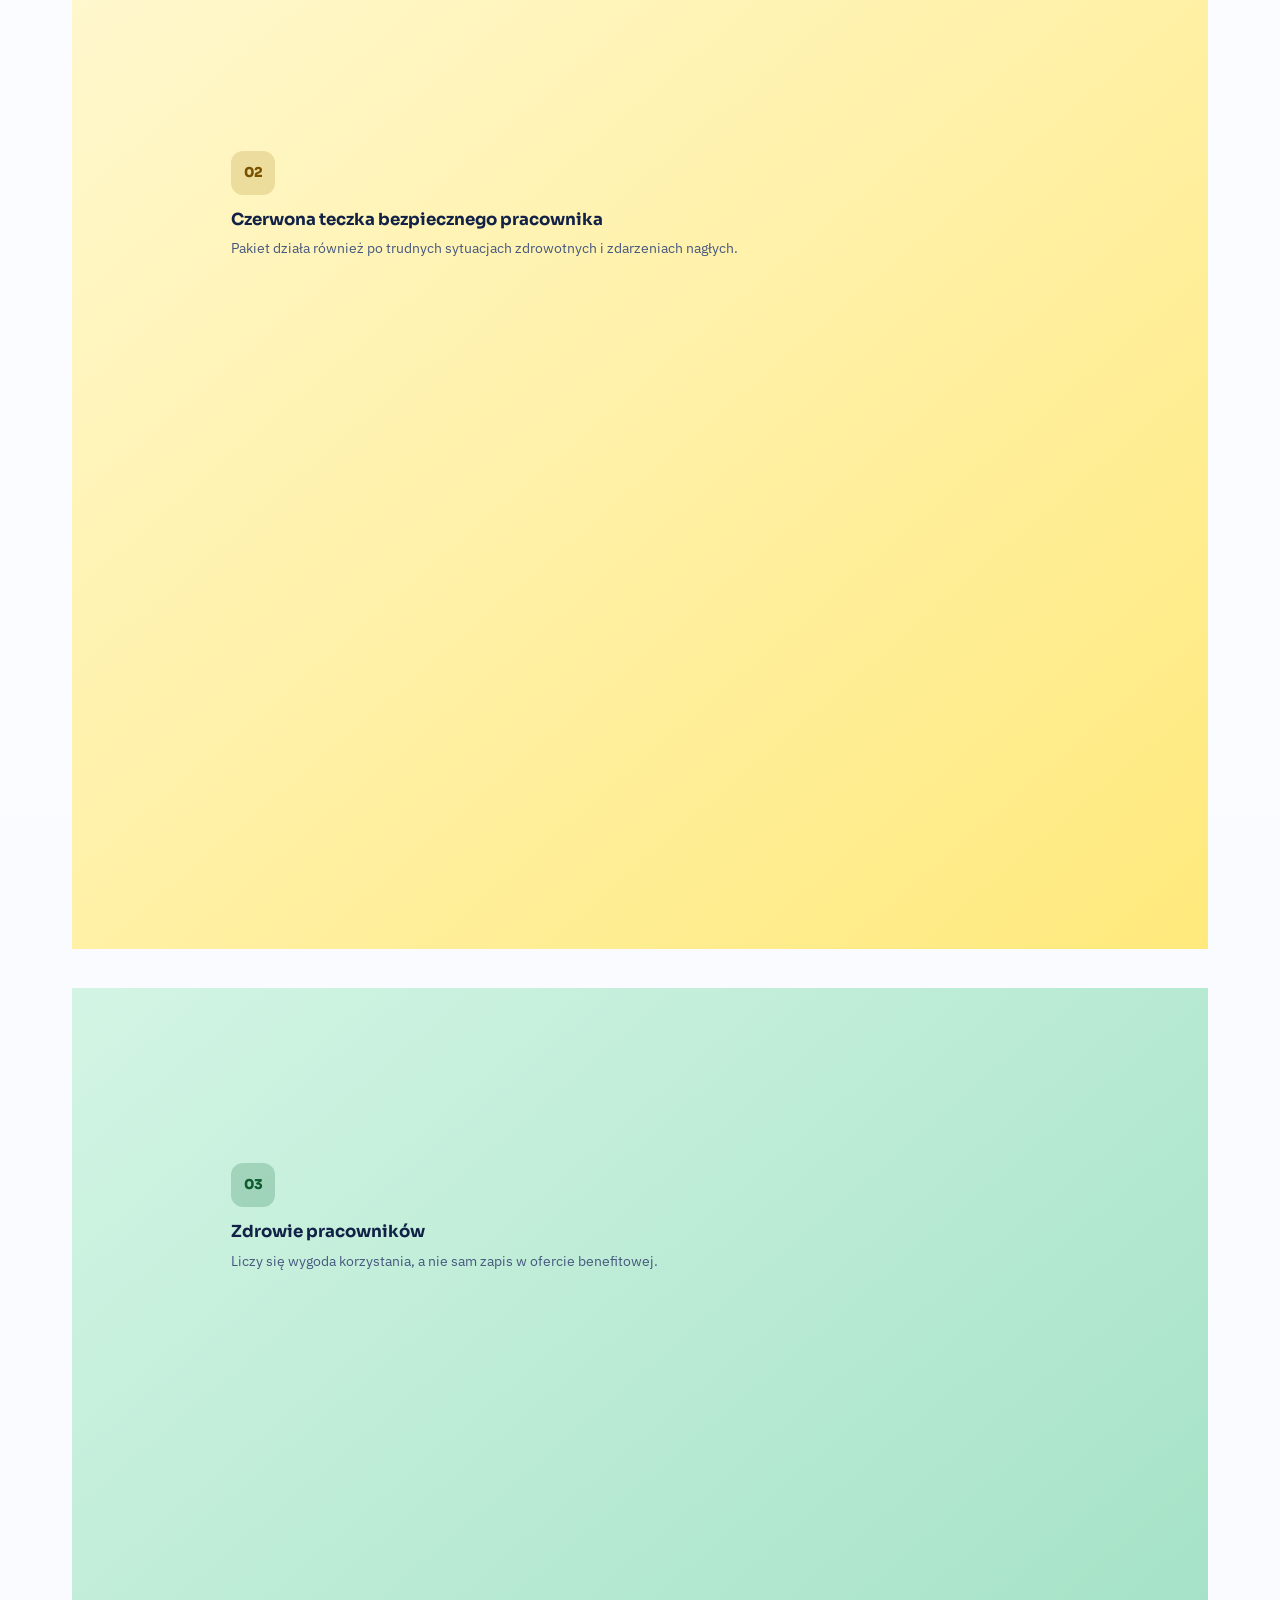
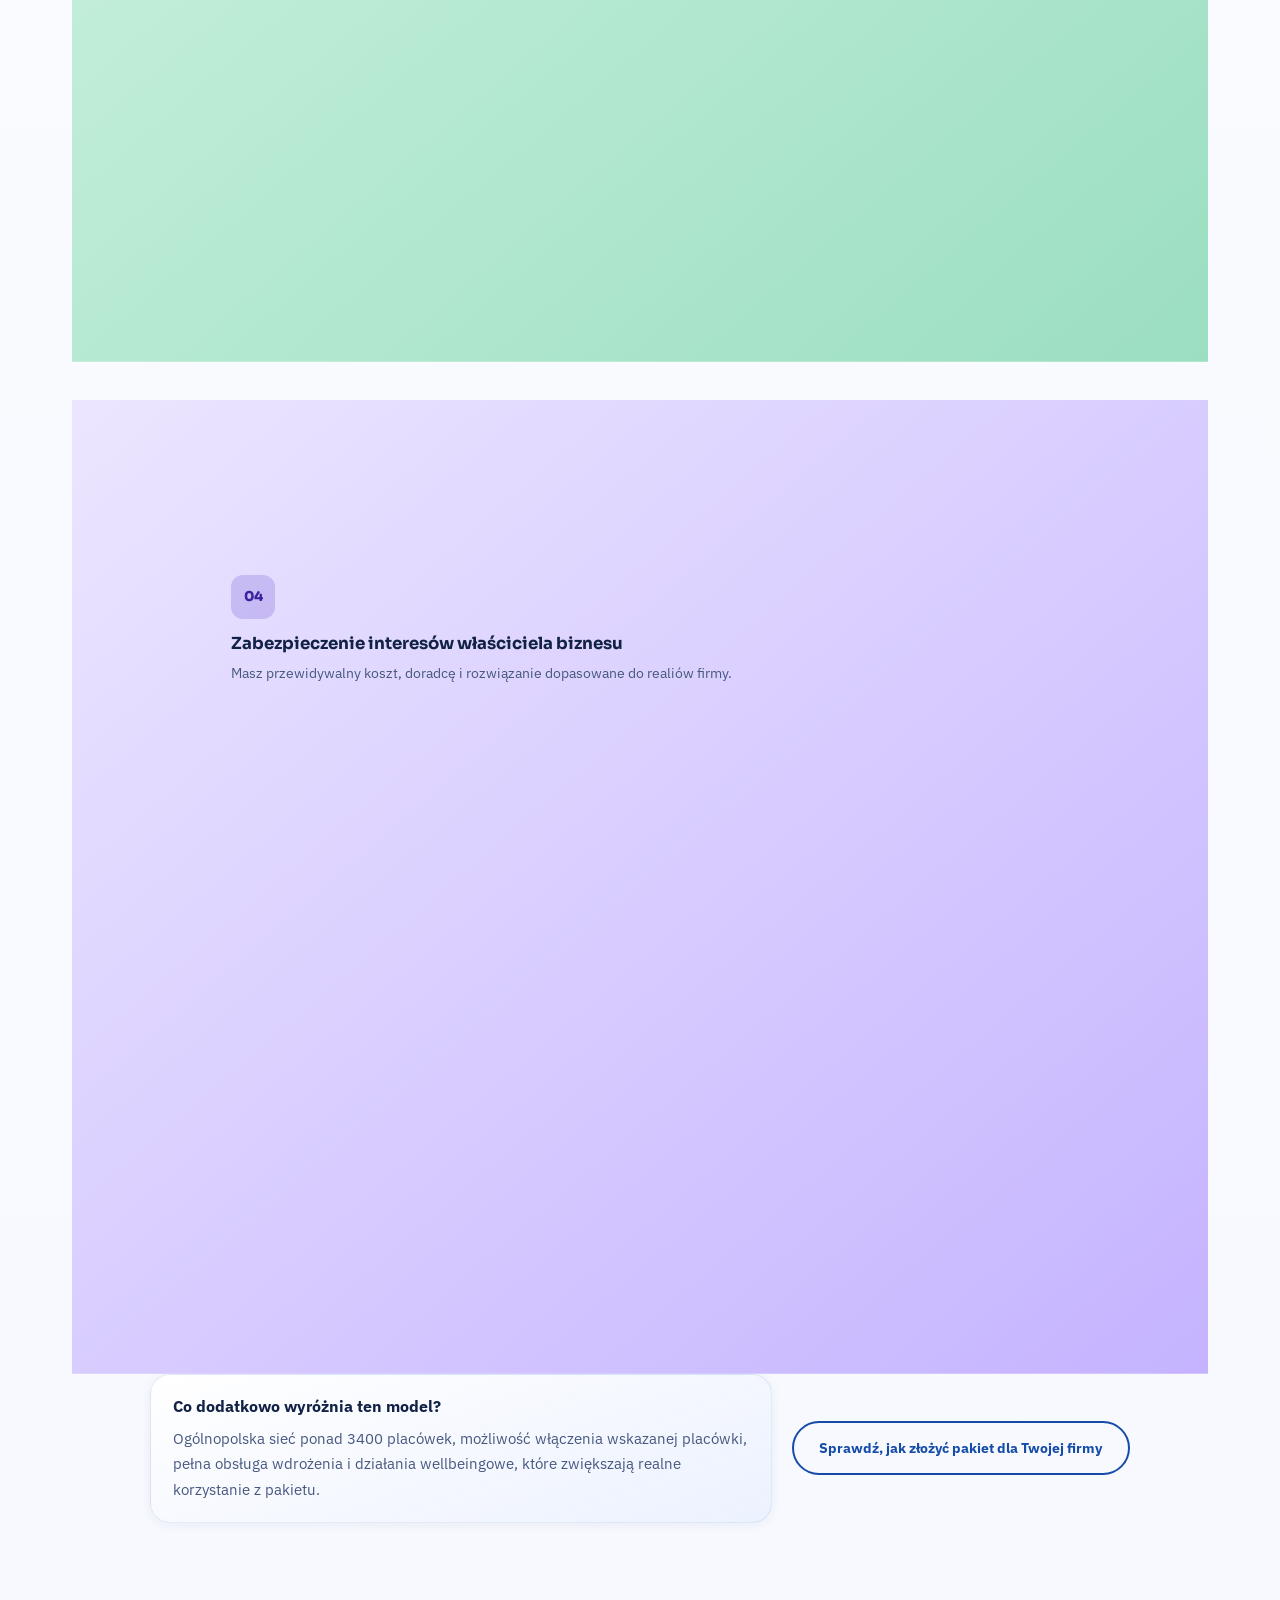
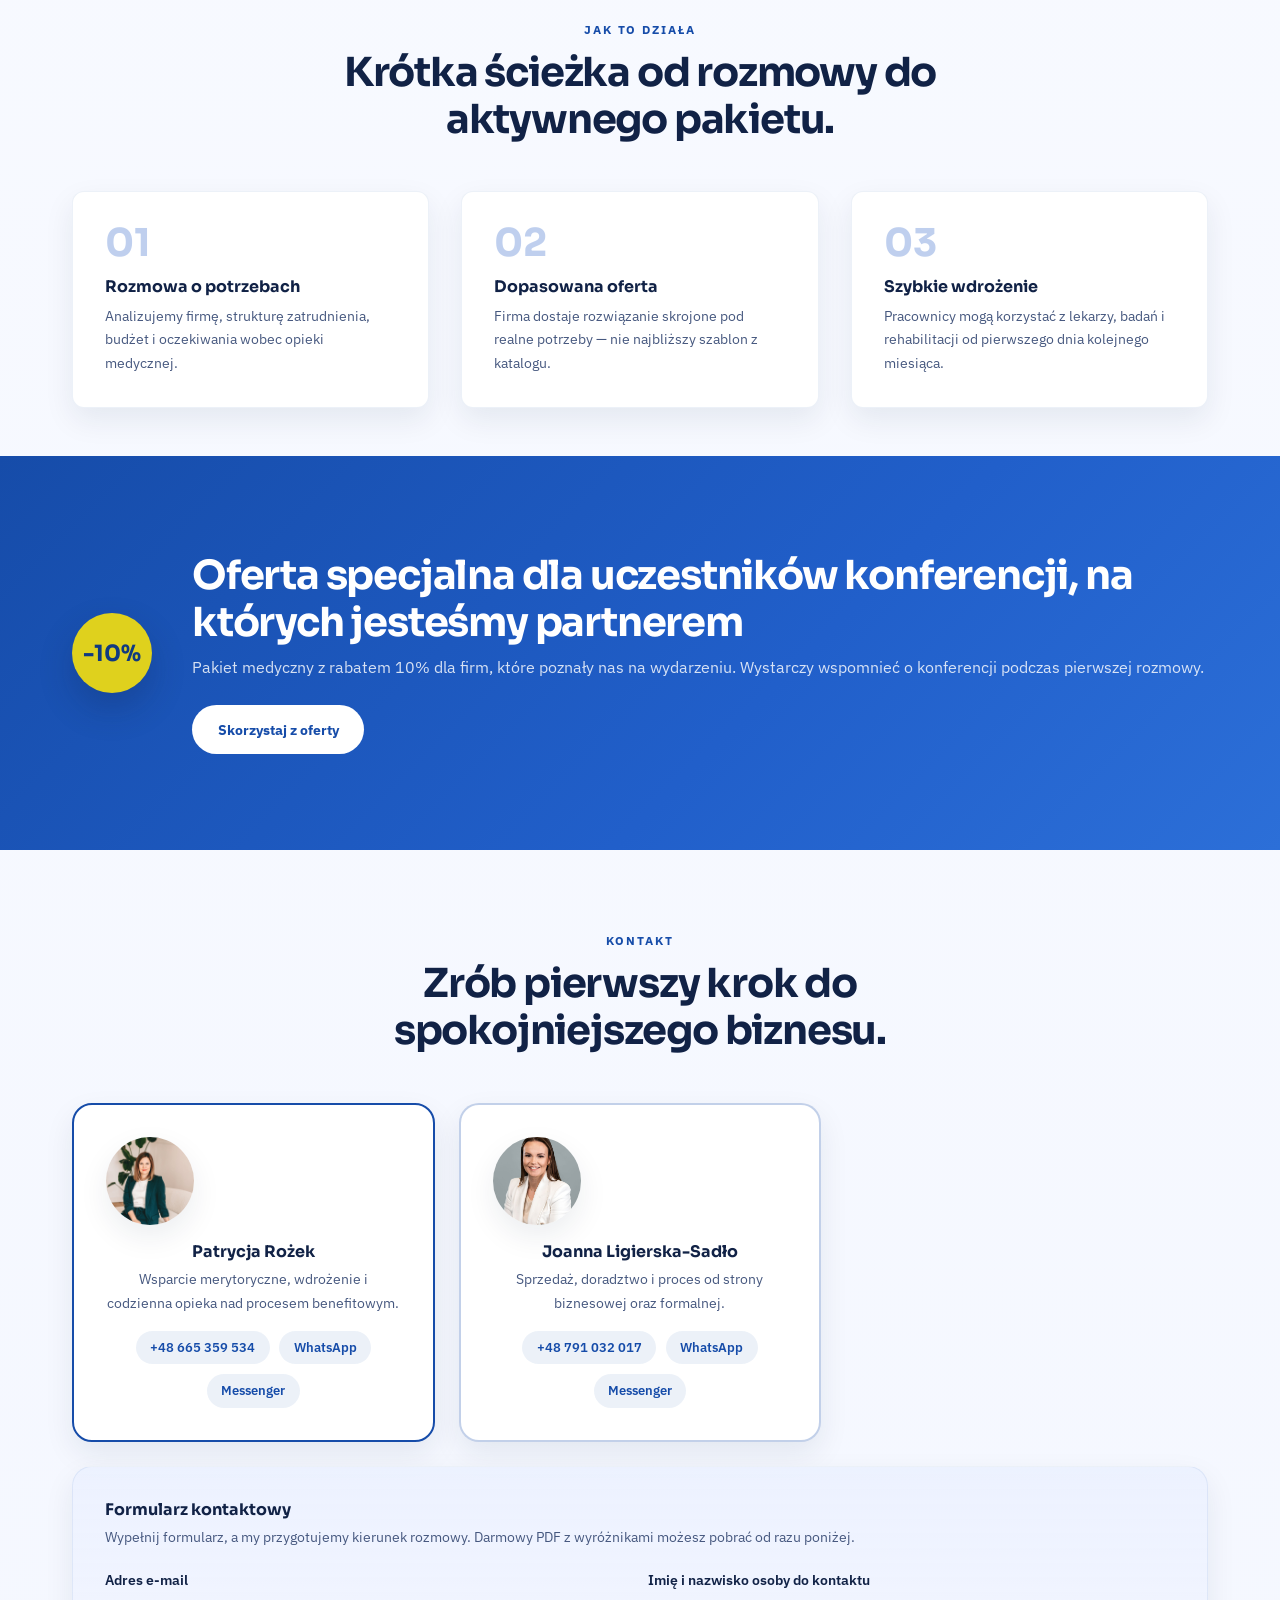
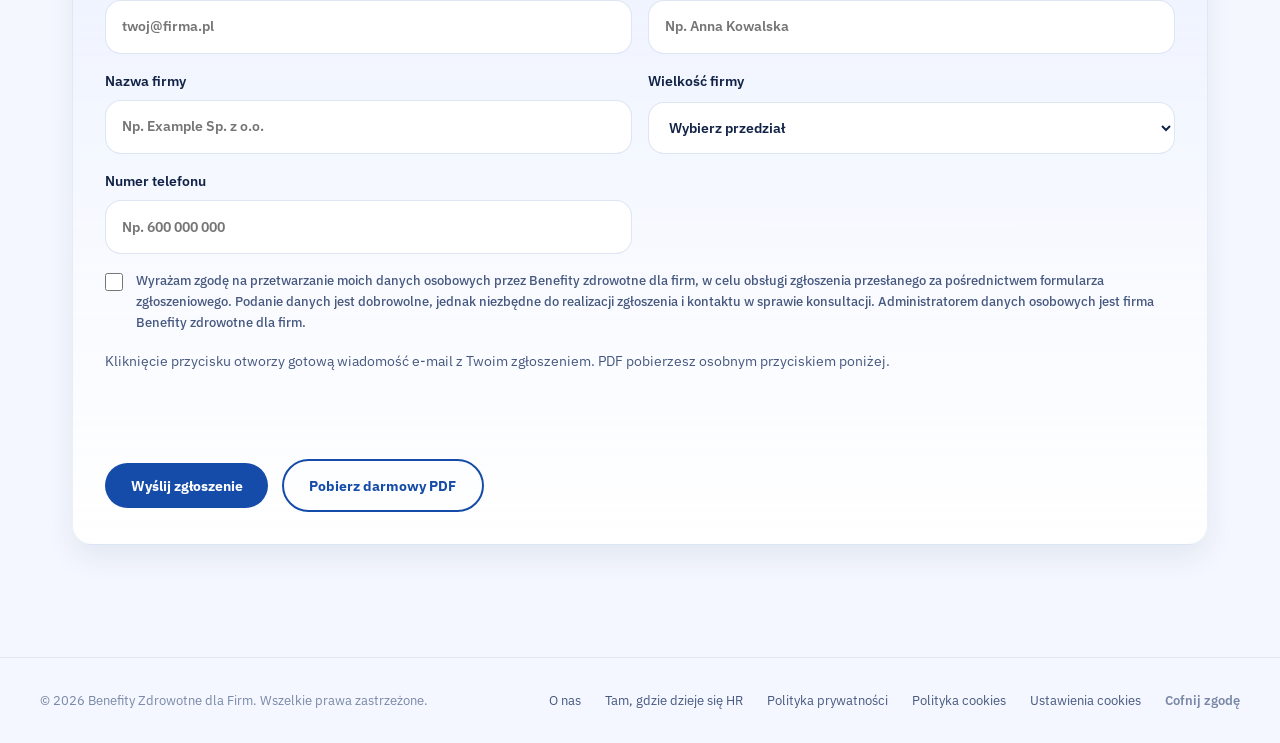
==== commit e4b3bd07: "feat: real interlocking puzzle shapes with SVG + hover overlays" ====
--- a/index.html
+++ b/index.html
@@ -1,4 +1,4 @@
-<!doctype html>
+﻿<!doctype html>
 <html lang="pl">
 <head>
   <meta charset="utf-8">
@@ -114,42 +114,188 @@
       </div>
       <div class="puzzle-wrap">
         <div class="puzzle-grid" aria-label="Cztery filary oferty dla firmy">
+
+          <!-- PIECE 1: tab-right, tab-bottom -->
           <article class="puzzle-piece puzzle-piece--1" tabindex="0">
-            <span class="puzzle-knob puzzle-knob--right" aria-hidden="true"></span>
-            <span class="puzzle-knob puzzle-knob--bottom" aria-hidden="true"></span>
-            <span class="puzzle-piece__id">01</span>
-            <h3>Kluczowi pracownicy</h3>
-            <p class="puzzle-piece__summary">Dbasz o osoby, od których zależy tempo pracy i odpowiedzialność za wynik.</p>
-            <div class="puzzle-piece__detail">
-              <p>Szybki dostęp do POZ, specjalistów, badań i e-wizyt pomaga ograniczać przestoje dokładnie tam, gdzie firma odczuwa je najmocniej.</p>
-            </div>
-          </article>
+            <svg class="puzzle-piece__bg" viewBox="-50 -50 520 460" xmlns="http://www.w3.org/2000/svg">
+              <defs>
+                <linearGradient id="g1" x1="0" y1="0" x2="1" y2="1"><stop offset="0%" stop-color="#d4e6ff"/><stop offset="100%" stop-color="#a0bfff"/></linearGradient>
+                <filter id="sh1"><feDropShadow dx="0" dy="4" stdDeviation="8" flood-opacity=".18"/></filter>
+              </defs>
+              <path filter="url(#sh1)" d="M0,0 L420,0 L420,155 C452,155 452,205 420,205 L420,360 L235,360 C235,392 185,392 185,360 L0,360 Z" fill="url(#g1)" stroke="rgba(22,76,169,.15)" stroke-width="1.2"/>
+            </svg>
+            <div class="puzzle-piece__body">
+              <span class="puzzle-piece__id">01</span>
+              <h3>Kluczowi pracownicy</h3>
+              <p class="puzzle-piece__summary">Dbasz o osoby, od których zależy tempo pracy i odpowiedzialność za wynik.</p>
+            </div>
+            <div class="puzzle-piece__overlay">
+              <div class="puzzle-piece__overlay-inner">
+                <p>Szybki dostęp do POZ, specjalistów, badań i e-wizyt pomaga ograniczać przestoje dokładnie tam, gdzie firma odczuwa je najmocniej.</p>
+              </div>
+            </div>
+          </article>
+
+          <!-- PIECE 2: notch-left, tab-bottom -->
           <article class="puzzle-piece puzzle-piece--2" tabindex="0">
-            <span class="puzzle-knob puzzle-knob--bottom" aria-hidden="true"></span>
-            <span class="puzzle-piece__id">02</span>
-            <h3>Czerwona teczka bezpiecznego pracownika</h3>
-            <p class="puzzle-piece__summary">Pakiet działa również po trudnych sytuacjach zdrowotnych i zdarzeniach nagłych.</p>
-            <div class="puzzle-piece__detail">
-              <p>Rehabilitacja powypadkowa, organizacja pomocy po hospitalizacji i dodatkowe wsparcie przy bólu oraz przeciążeniach wzmacniają poczucie bezpieczeństwa zespołu.</p>
-            </div>
-          </article>
+            <svg class="puzzle-piece__bg" viewBox="-50 -50 520 460" xmlns="http://www.w3.org/2000/svg">
+              <defs>
+                <linearGradient id="g2" x1="0" y1="0" x2="1" y2="1"><stop offset="0%" stop-color="#fff8cc"/><stop offset="100%" stop-color="#ffe050"/></linearGradient>
+                <filter id="sh2"><feDropShadow dx="0" dy="4" stdDeviation="8" flood-opacity=".18"/></filter>
+              </defs>
+              <path filter="url(#sh2)" d="M0,0 L420,0 L420,360 L235,360 C235,392 185,392 185,360 L0,360 L0,205 C-32,205 -32,155 0,155 Z" fill="url(#g2)" stroke="rgba(22,76,169,.15)" stroke-width="1.2"/>
+            </svg>
+            <div class="puzzle-piece__body">
+              <span class="puzzle-piece__id">02</span>
+              <h3>Czerwona teczka bezpiecznego pracownika</h3>
+              <p class="puzzle-piece__summary">Pakiet działa również po trudnych sytuacjach zdrowotnych i zdarzeniach nagłych.</p>
+            </div>
+            <div class="puzzle-piece__overlay">
+              <div class="puzzle-piece__overlay-inner">
+                <p>Rehabilitacja powypadkowa, organizacja pomocy po hospitalizacji i wsparcie przy bólu wzmacniają poczucie bezpieczeństwa całego zespołu.</p>
+              </div>
+            </div>
+          </article>
+
+          <!-- PIECE 3: notch-top, tab-right -->
           <article class="puzzle-piece puzzle-piece--3" tabindex="0">
-            <span class="puzzle-knob puzzle-knob--right" aria-hidden="true"></span>
-            <span class="puzzle-piece__id">03</span>
-            <h3>Zdrowie pracowników</h3>
-            <p class="puzzle-piece__summary">Liczy się wygoda korzystania, a nie sam zapis w ofercie benefitowej.</p>
-            <div class="puzzle-piece__detail">
-              <p>Nielimitowany dostęp do specjalistów bez skierowania, POZ w ciągu 1 dnia roboczego, specjalista do 5 dni oraz e-recepty, e-zwolnienia i omówienie wyników online.</p>
-            </div>
-          </article>
+            <svg class="puzzle-piece__bg" viewBox="-50 -50 520 460" xmlns="http://www.w3.org/2000/svg">
+              <defs>
+                <linearGradient id="g3" x1="0" y1="0" x2="1" y2="1"><stop offset="0%" stop-color="#ccf4e2"/><stop offset="100%" stop-color="#84d4ab"/></linearGradient>
+                <filter id="sh3"><feDropShadow dx="0" dy="4" stdDeviation="8" flood-opacity=".18"/></filter>
+              </defs>
+              <path filter="url(#sh3)" d="M0,0 L185,0 C185,-32 235,-32 235,0 L420,0 L420,155 C452,155 452,205 420,205 L420,360 L0,360 Z" fill="url(#g3)" stroke="rgba(22,76,169,.15)" stroke-width="1.2"/>
+            </svg>
+            <div class="puzzle-piece__body">
+              <span class="puzzle-piece__id">03</span>
+              <h3>Zdrowie pracowników</h3>
+              <p class="puzzle-piece__summary">Liczy się wygoda korzystania, a nie sam zapis w ofercie benefitowej.</p>
+            </div>
+            <div class="puzzle-piece__overlay">
+              <div class="puzzle-piece__overlay-inner">
+                <p>Nielimitowany dostęp do specjalistów bez skierowania, POZ w 1 dzień roboczy, specjalista do 5 dni, e-recepty i e-zwolnienia online.</p>
+              </div>
+            </div>
+          </article>
+
+          <!-- PIECE 4: notch-top, notch-left -->
           <article class="puzzle-piece puzzle-piece--4" tabindex="0">
-            <span class="puzzle-piece__id">04</span>
-            <h3>Zabezpieczenie interesów właściciela biznesu</h3>
-            <p class="puzzle-piece__summary">Masz przewidywalny koszt, doradcę i rozwiązanie dopasowane do realiów firmy.</p>
-            <div class="puzzle-piece__detail">
-              <p>Ogólnopolski dostęp, możliwość zmiany pakietu, częściowa refundacja spoza listy i bezpośrednie wsparcie doradcy porządkują ryzyko kadrowe oraz decyzje właścicielskie.</p>
-            </div>
-          </article>
+            <svg class="puzzle-piece__bg" viewBox="-50 -50 520 460" xmlns="http://www.w3.org/2000/svg">
+              <defs>
+                <linearGradient id="g4" x1="0" y1="0" x2="1" y2="1"><stop offset="0%" stop-color="#eae2ff"/><stop offset="100%" stop-color="#bcaaff"/></linearGradient>
+                <filter id="sh4"><feDropShadow dx="0" dy="4" stdDeviation="8" flood-opacity=".18"/></filter>
+              </defs>
+              <path filter="url(#sh4)" d="M0,0 L185,0 C185,-32 235,-32 235,0 L420,0 L420,360 L0,360 L0,205 C-32,205 -32,155 0,155 Z" fill="url(#g4)" stroke="rgba(22,76,169,.15)" stroke-width="1.2"/>
+            </svg>
+            <div class="puzzle-piece__body">
+              <span class="puzzle-piece__id">04</span>
+              <h3>Zabezpieczenie interesów właściciela biznesu</h3>
+              <p class="puzzle-piece__summary">Masz przewidywalny koszt, doradcę i rozwiązanie dopasowane do realiów firmy.</p>
+            </div>
+            <div class="puzzle-piece__overlay">
+              <div class="puzzle-piece__overlay-inner">
+                <p>Ogólnopolski dostęp, zmiana pakietu w każdej chwili, refundacja z placówek spoza listy i bezpośrednie wsparcie doradcy przy wdrożeniu i deklaracjach.</p>
+              </div>
+            </div>
+          </article>
+
+        </div>
+            <div class="puzzle-piece__overlay">
+              <div class="puzzle-piece__overlay-inner">
+                <p>Szybki dostęp do POZ, specjalistów, badań i e-wizyt pomaga ograniczać przestoje dokładnie tam, gdzie firma odczuwa je najmocniej.</p>
+              </div>
+            </div>
+          </article>
+
+          <!-- PIECE 2 — top-right: notch left (receives tab from 1), tab bottom -->
+          <article class="puzzle-piece puzzle-piece--2" tabindex="0">
+            <svg class="puzzle-piece__bg" viewBox="0 0 420 360" xmlns="http://www.w3.org/2000/svg" preserveAspectRatio="none">
+              <defs>
+                <linearGradient id="g2a" x1="0" y1="0" x2="1" y2="1">
+                  <stop offset="0%" stop-color="#fff8d0"/>
+                  <stop offset="100%" stop-color="#ffe97a"/>
+                </linearGradient>
+              </defs>
+              <!-- notch on left (indent for piece-1 tab), tab on bottom -->
+              <path d="
+                M 0,0
+                L 420,0
+                L 420,360
+                L 240,360  Q 215,392 190,360  L 0,360
+                L 0,180  Q -32,155 0,130
+                Z" fill="url(#g2a)"/>
+            </svg>
+            <div class="puzzle-piece__body">
+              <span class="puzzle-piece__id">02</span>
+              <h3>Czerwona teczka bezpiecznego pracownika</h3>
+              <p class="puzzle-piece__summary">Pakiet działa również po trudnych sytuacjach zdrowotnych i zdarzeniach nagłych.</p>
+            </div>
+            <div class="puzzle-piece__overlay">
+              <div class="puzzle-piece__overlay-inner">
+                <p>Rehabilitacja powypadkowa, organizacja pomocy po hospitalizacji i wsparcie przy bólu wzmacniają poczucie bezpieczeństwa całego zespołu.</p>
+              </div>
+            </div>
+          </article>
+
+          <!-- PIECE 3 — bottom-left: notch top (receives tab from 1), tab right -->
+          <article class="puzzle-piece puzzle-piece--3" tabindex="0">
+            <svg class="puzzle-piece__bg" viewBox="0 0 420 360" xmlns="http://www.w3.org/2000/svg" preserveAspectRatio="none">
+              <defs>
+                <linearGradient id="g3a" x1="0" y1="0" x2="1" y2="1">
+                  <stop offset="0%" stop-color="#d4f5e5"/>
+                  <stop offset="100%" stop-color="#9adec0"/>
+                </linearGradient>
+              </defs>
+              <!-- notch on top, tab on right -->
+              <path d="
+                M 0,0
+                L 190,0  Q 215,-32 240,0  L 420,0
+                L 420,130  Q 452,155 420,180  L 420,360
+                L 0,360
+                Z" fill="url(#g3a)"/>
+            </svg>
+            <div class="puzzle-piece__body">
+              <span class="puzzle-piece__id">03</span>
+              <h3>Zdrowie pracowników</h3>
+              <p class="puzzle-piece__summary">Liczy się wygoda korzystania, a nie sam zapis w ofercie benefitowej.</p>
+            </div>
+            <div class="puzzle-piece__overlay">
+              <div class="puzzle-piece__overlay-inner">
+                <p>Nielimitowany dostęp do specjalistów bez skierowania, POZ w 1 dzień roboczy, specjalista do 5 dni, e-recepty i e-zwolnienia online.</p>
+              </div>
+            </div>
+          </article>
+
+          <!-- PIECE 4 — bottom-right: notch top, notch left -->
+          <article class="puzzle-piece puzzle-piece--4" tabindex="0">
+            <svg class="puzzle-piece__bg" viewBox="0 0 420 360" xmlns="http://www.w3.org/2000/svg" preserveAspectRatio="none">
+              <defs>
+                <linearGradient id="g4a" x1="0" y1="0" x2="1" y2="1">
+                  <stop offset="0%" stop-color="#ede8ff"/>
+                  <stop offset="100%" stop-color="#c5b3ff"/>
+                </linearGradient>
+              </defs>
+              <!-- notch on top, notch on left -->
+              <path d="
+                M 0,0
+                L 190,0  Q 215,-32 240,0  L 420,0
+                L 420,360
+                L 0,360
+                L 0,180  Q -32,155 0,130
+                Z" fill="url(#g4a)"/>
+            </svg>
+            <div class="puzzle-piece__body">
+              <span class="puzzle-piece__id">04</span>
+              <h3>Zabezpieczenie interesów właściciela biznesu</h3>
+              <p class="puzzle-piece__summary">Masz przewidywalny koszt, doradcę i rozwiązanie dopasowane do realiów firmy.</p>
+            </div>
+            <div class="puzzle-piece__overlay">
+              <div class="puzzle-piece__overlay-inner">
+                <p>Ogólnopolski dostęp, zmiana pakietu w każdej chwili, refundacja z placówek spoza listy i bezpośrednie wsparcie doradcy przy wdrożeniu i deklaracjach.</p>
+              </div>
+            </div>
+          </article>
+
         </div>
         <div class="puzzle-meta">
           <div class="puzzle-note">
--- a/styles.css
+++ b/styles.css
@@ -168,91 +168,105 @@
 .promo .btn-primary{background:#fff;color:var(--brand);}
 .promo .btn-primary:hover{background:var(--accent-l);transform:translateY(-2px);}
 
-/* ── Puzzle offer ─────────────────────────────── */
+/* ══════════════════════════════════════════════════
+   PUZZLE OFFER — real SVG interlocking puzzle shapes
+   Each article contains an inline SVG (viewBox -50 -50 520 460)
+   that draws the shaped fill. Content overlays the SVG.
+   ══════════════════════════════════════════════════ */
 .puzzle-offer{padding-top:1rem;}
 .puzzle-offer-header{max-width:820px;}
 .puzzle-lead{font-size:1rem;color:var(--ink-mid);line-height:1.75;max-width:72ch;}
-.puzzle-wrap{display:grid;gap:2rem;}
-
-/* Grid — pieces touch so knobs can interlock */
+.puzzle-wrap{display:grid;gap:2.4rem;}
+
+/* Grid */
 .puzzle-grid{
   display:grid;
   grid-template-columns:repeat(2,1fr);
   gap:0;
   max-width:980px;
   margin:0 auto;
-  border-radius:22px;
-  overflow:hidden;
-  box-shadow:0 10px 48px rgba(17,34,70,.14),0 1px 0 rgba(22,76,169,.08);
-}
-
-/* Base piece */
+}
+
+/* Piece — the SVG defines its own height via aspect ratio of viewBox */
 .puzzle-piece{
   position:relative;
-  padding:2.4rem 2.2rem 2.2rem;
+  /* height is driven by the SVG viewBox 520/460 ≈ 1.13 */
   overflow:visible;
-  transition:filter .22s var(--ease),transform .22s var(--ease);
-}
-.puzzle-piece:hover,.puzzle-piece:focus-within{filter:brightness(1.05) saturate(1.12);outline:none;}
-
-/* Each piece has a clearly distinct color for visible knobs */
-.puzzle-piece--1{background:linear-gradient(148deg,#ddeaff 0%,#b6cfff 100%);z-index:4;}
-.puzzle-piece--2{background:linear-gradient(148deg,#fffde6 0%,#ffef90 100%);z-index:3;}
-.puzzle-piece--3{background:linear-gradient(148deg,#e6faf1 0%,#b8e8ce 100%);z-index:3;}
-.puzzle-piece--4{background:linear-gradient(148deg,#f4f0ff 0%,#d8ccff 100%);z-index:2;}
-
-/* Inner seams between pieces */
-.puzzle-piece--1,.puzzle-piece--2{border-bottom:1.5px solid rgba(22,76,169,.14);}
-.puzzle-piece--1,.puzzle-piece--3{border-right:1.5px solid rgba(22,76,169,.14);}
-
-/* ─── Puzzle knobs ─── */
-/*  Pieces 1 & 2 share bottom edge; pieces 1 & 3 share right edge.
-    The higher-z piece's knob spans into the lower-z piece's area,
-    creating the interlocking tab / socket effect. */
-.puzzle-knob{
+  transition:transform .32s cubic-bezier(.34,1.26,.64,1),
+             filter .28s ease;
+  z-index:1;
+}
+.puzzle-piece:hover,
+.puzzle-piece:focus-within{
+  transform:scale(1.07);
+  filter:drop-shadow(0 22px 50px rgba(17,34,70,.32));
+  z-index:10;
+  outline:none;
+}
+
+/* SVG — fills the article box and defines the puzzle shape */
+.puzzle-piece__bg{
+  display:block;
+  width:100%;
+  height:auto;
+  /* SVG uses viewBox -50 -50 520 460 so tabs bleed outside
+     the 0 0 420 360 rect into the padding zone between cells */
+}
+
+/* Content layer floats over SVG */
+.puzzle-piece__body{
   position:absolute;
-  width:60px;height:60px;
-  border-radius:50%;
+  /* 420×360 is the "inner" shape rect.
+     SVG viewBox starts at -50,-50, so top-left of rect = (50/520, 50/460) ≈ 9.6% / 10.9% */
+  top:18%;left:14%;right:14%;bottom:14%;
+  display:flex;
+  flex-direction:column;
   pointer-events:none;
-  z-index:6; /* within own stacking context — ensures knob is above piece's own content */
-  box-shadow:0 0 0 1.5px rgba(22,76,169,.18),0 3px 10px rgba(17,34,70,.12);
-}
-/* Knob inherits its piece's gradient */
-.puzzle-piece--1 .puzzle-knob{background:linear-gradient(148deg,#ddeaff,#b6cfff);}
-.puzzle-piece--2 .puzzle-knob{background:linear-gradient(148deg,#fffde6,#ffef90);}
-.puzzle-piece--3 .puzzle-knob{background:linear-gradient(148deg,#e6faf1,#b8e8ce);}
-
-/* Positions — center of each shared edge */
-.puzzle-knob--right{right:-30px;top:calc(50% - 30px);}
-.puzzle-knob--bottom{bottom:-30px;left:calc(50% - 30px);}
-
-/* ─── Content ─── */
+}
 .puzzle-piece__id{
   display:inline-flex;align-items:center;justify-content:center;
-  width:46px;height:46px;border-radius:12px;
-  font-family:var(--font-head);font-weight:800;font-size:.9rem;
-  margin-bottom:1rem;
+  width:44px;height:44px;border-radius:12px;
+  font-family:var(--font-head);font-weight:800;font-size:.85rem;
+  margin-bottom:.85rem;flex-shrink:0;
 }
 .puzzle-piece--1 .puzzle-piece__id{background:rgba(22,76,169,.22);color:#0d3580;}
-.puzzle-piece--2 .puzzle-piece__id{background:rgba(0,0,0,.1);color:#6b5000;}
-.puzzle-piece--3 .puzzle-piece__id{background:rgba(18,110,60,.2);color:#0e5c30;}
-.puzzle-piece--4 .puzzle-piece__id{background:rgba(80,50,200,.18);color:#3d22a0;}
-
-.puzzle-piece h3{font-size:1.16rem;font-weight:700;line-height:1.3;margin:0 0 .55rem;color:var(--ink);}
-.puzzle-piece__summary{font-size:.93rem;color:var(--ink-mid);line-height:1.73;}
-.puzzle-piece__detail{margin-top:.85rem;padding-top:.7rem;border-top:1px solid rgba(22,76,169,.12);}
-.puzzle-piece__detail p{font-size:.9rem;color:var(--ink-mid);line-height:1.72;margin:0;}
-
-/* ─── Footer strip ─── */
+.puzzle-piece--2 .puzzle-piece__id{background:rgba(150,110,0,.18);color:#7a5200;}
+.puzzle-piece--3 .puzzle-piece__id{background:rgba(18,110,60,.22);color:#0e5c30;}
+.puzzle-piece--4 .puzzle-piece__id{background:rgba(80,50,200,.20);color:#3d22a0;}
+
+.puzzle-piece h3{font-size:1.04rem;font-weight:700;line-height:1.3;margin:0 0 .45rem;color:var(--ink);}
+.puzzle-piece__summary{font-size:.86rem;color:var(--ink-mid);line-height:1.68;margin:0;}
+
+/* Hover overlay */
+.puzzle-piece__overlay{
+  position:absolute;
+  top:18%;left:14%;right:14%;bottom:14%;
+  display:flex;align-items:center;justify-content:center;
+  opacity:0;pointer-events:none;
+  transition:opacity .24s ease;
+}
+.puzzle-piece:hover .puzzle-piece__overlay,
+.puzzle-piece:focus-within .puzzle-piece__overlay{opacity:1;}
+.puzzle-piece__overlay-inner{
+  background:rgba(14,28,62,.84);
+  backdrop-filter:blur(8px);-webkit-backdrop-filter:blur(8px);
+  border-radius:14px;padding:1rem 1.15rem;width:100%;
+  transform:translateY(10px) scale(.95);
+  transition:transform .28s cubic-bezier(.34,1.2,.64,1);
+}
+.puzzle-piece:hover .puzzle-piece__overlay-inner,
+.puzzle-piece:focus-within .puzzle-piece__overlay-inner{transform:translateY(0) scale(1);}
+.puzzle-piece__overlay-inner p{font-size:.84rem;color:rgba(255,255,255,.93);line-height:1.7;margin:0;}
+
+/* Footer */
 .puzzle-meta{display:grid;grid-template-columns:1fr auto;gap:1.25rem;align-items:center;max-width:980px;margin:0 auto;}
 .puzzle-note{padding:1.2rem 1.4rem;border-radius:20px;background:linear-gradient(160deg,rgba(255,255,255,.98),rgba(234,240,255,.9));border:1px solid rgba(22,76,169,.1);box-shadow:0 2px 12px rgba(17,34,70,.06);}
 .puzzle-note strong{display:block;font-size:.97rem;margin-bottom:.4rem;}
 .puzzle-note p{font-size:.94rem;color:var(--ink-mid);line-height:1.7;margin:0;}
 
-@media(max-width:640px){
-  .puzzle-grid{grid-template-columns:1fr;border-radius:16px;}
-  .puzzle-piece--1,.puzzle-piece--3{border-right:none;}
-  .puzzle-knob--right{display:none;}
+@media(max-width:700px){
+  .puzzle-grid{grid-template-columns:1fr;gap:12px;}
+  .puzzle-piece__bg{border-radius:18px;}
   .puzzle-meta{grid-template-columns:1fr;}
 }
 
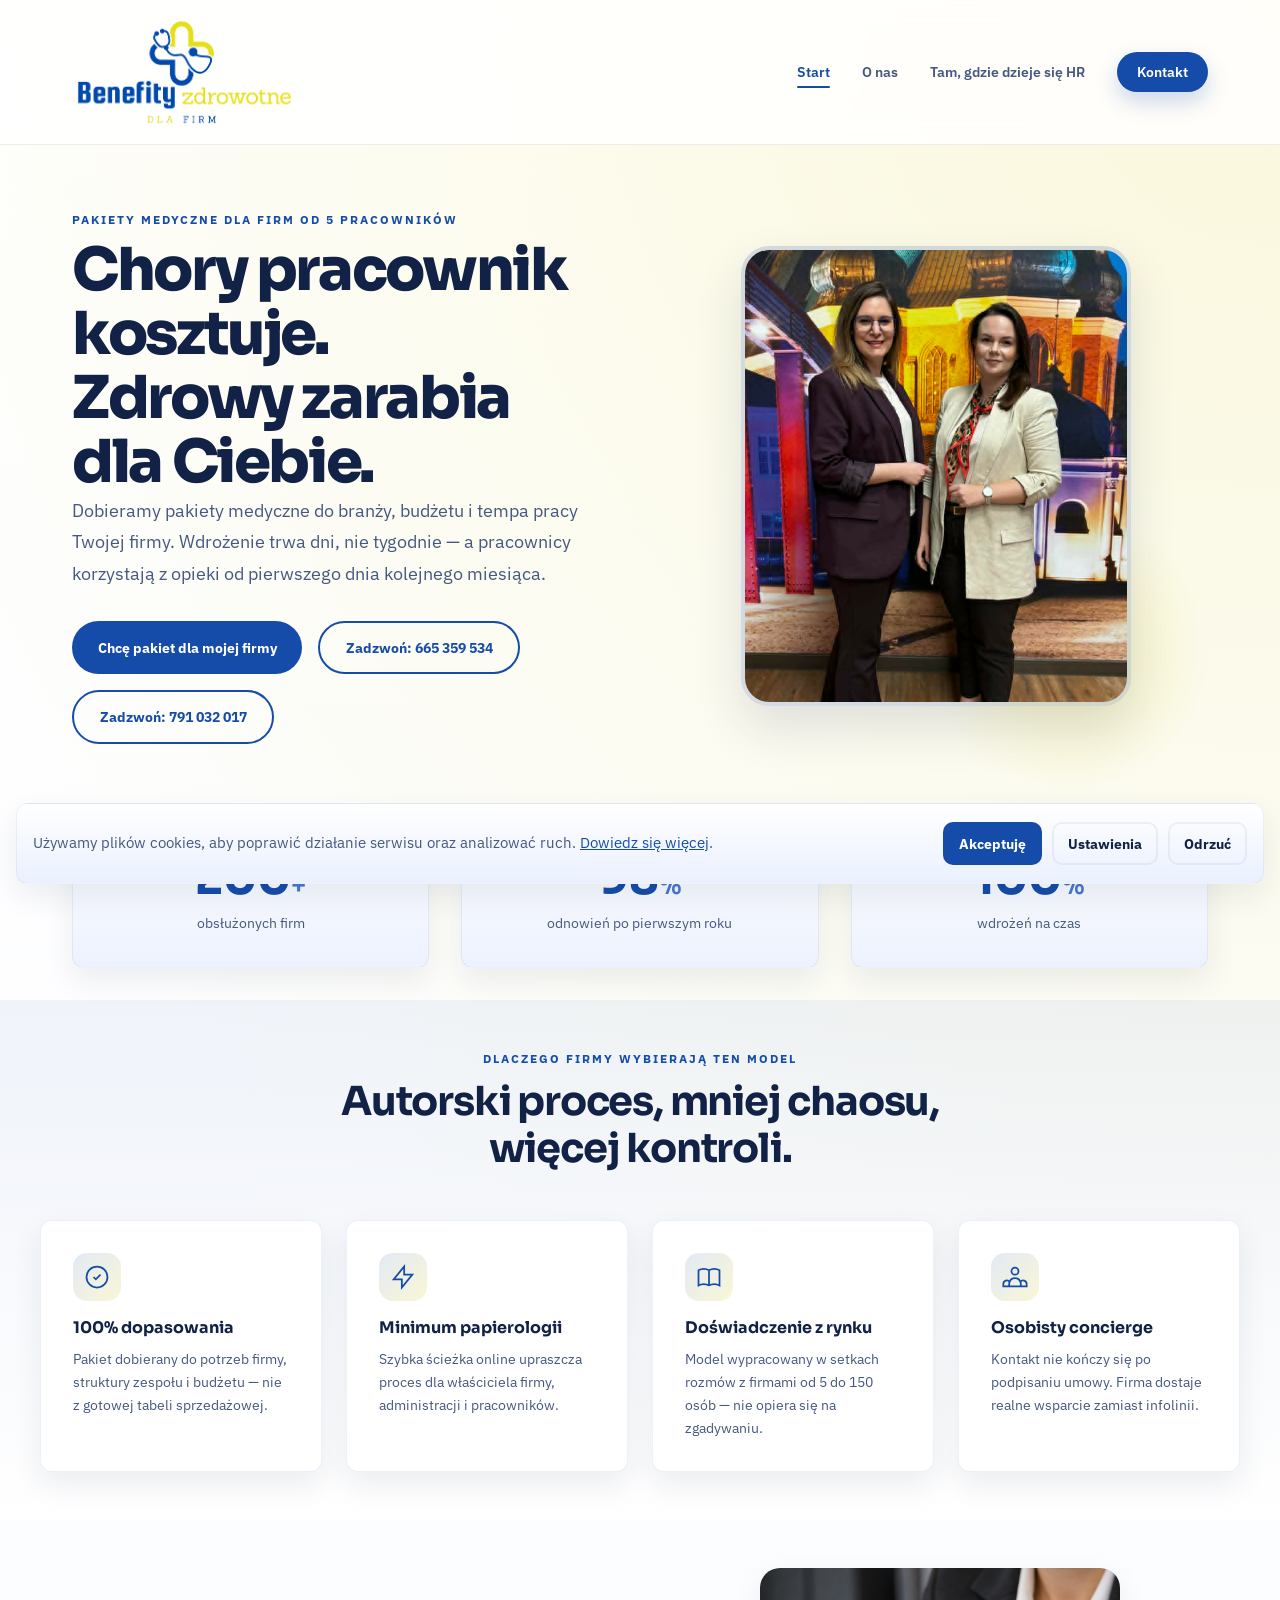
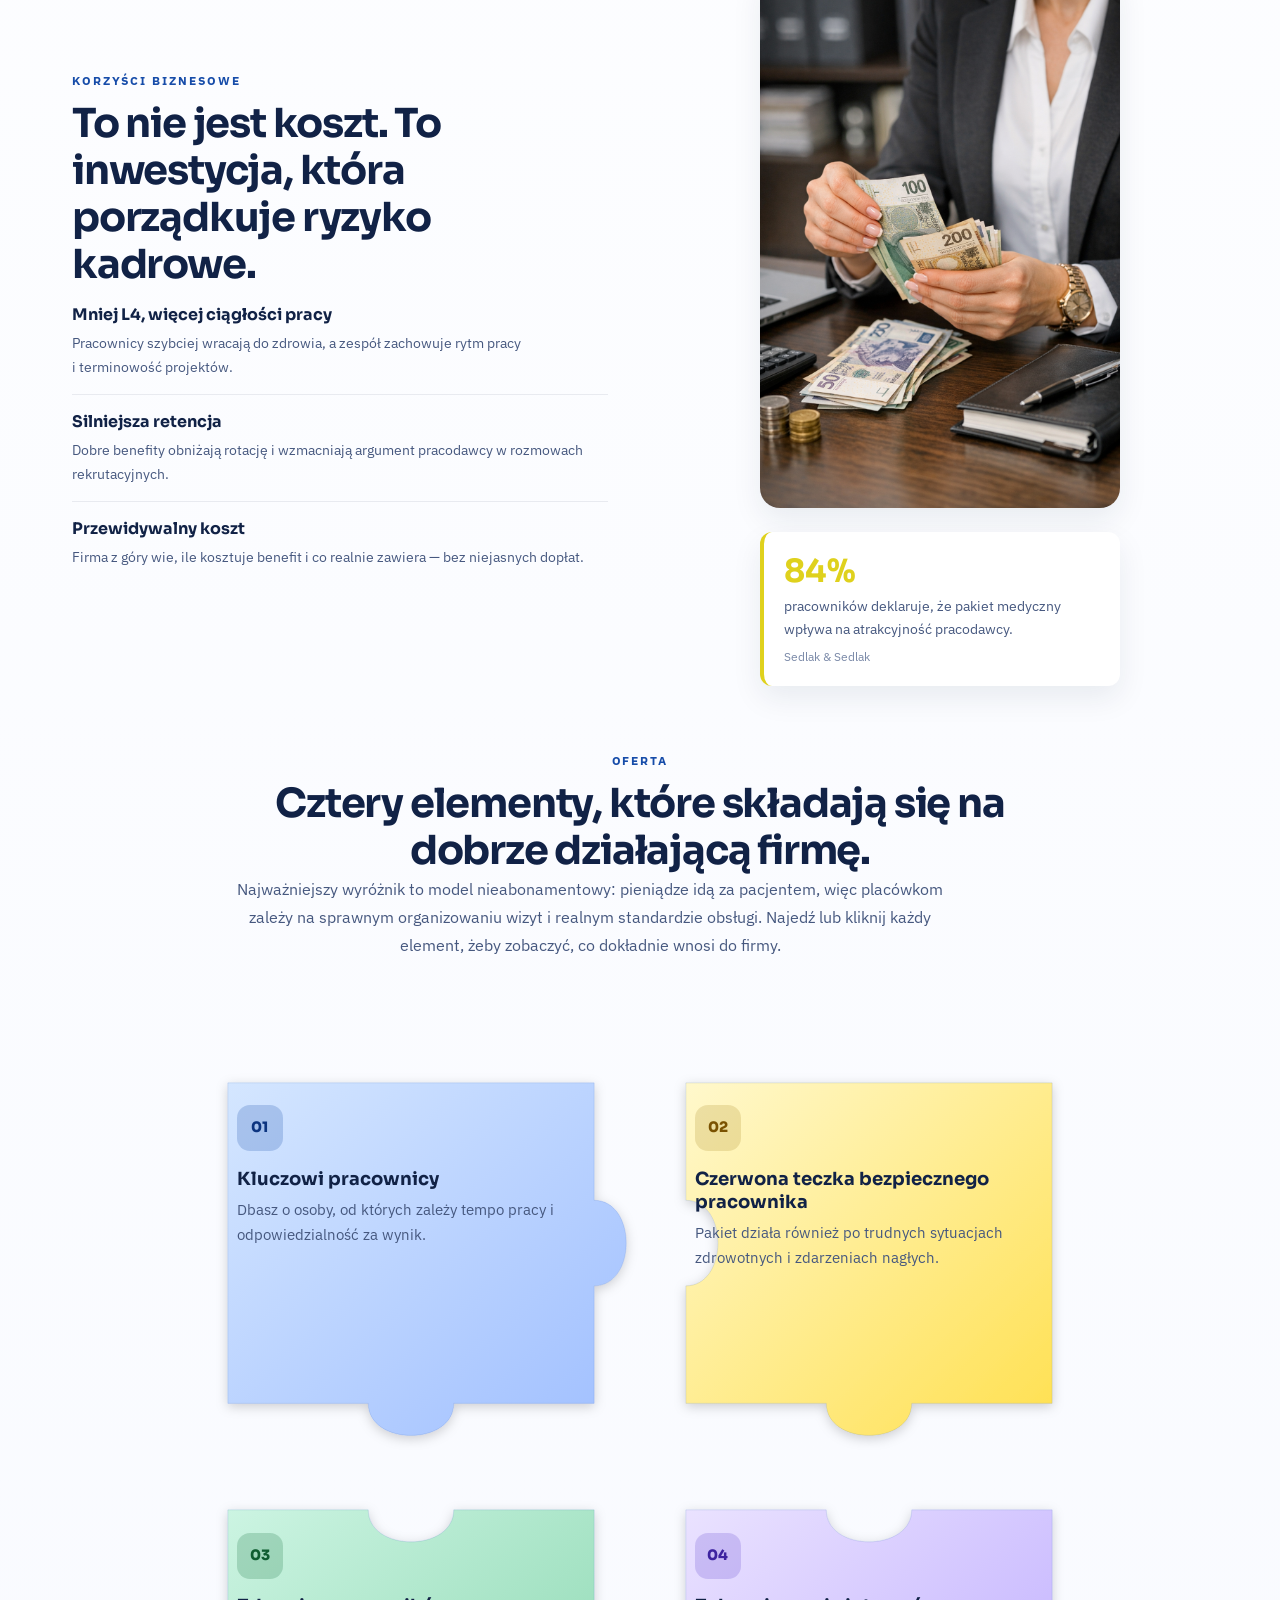
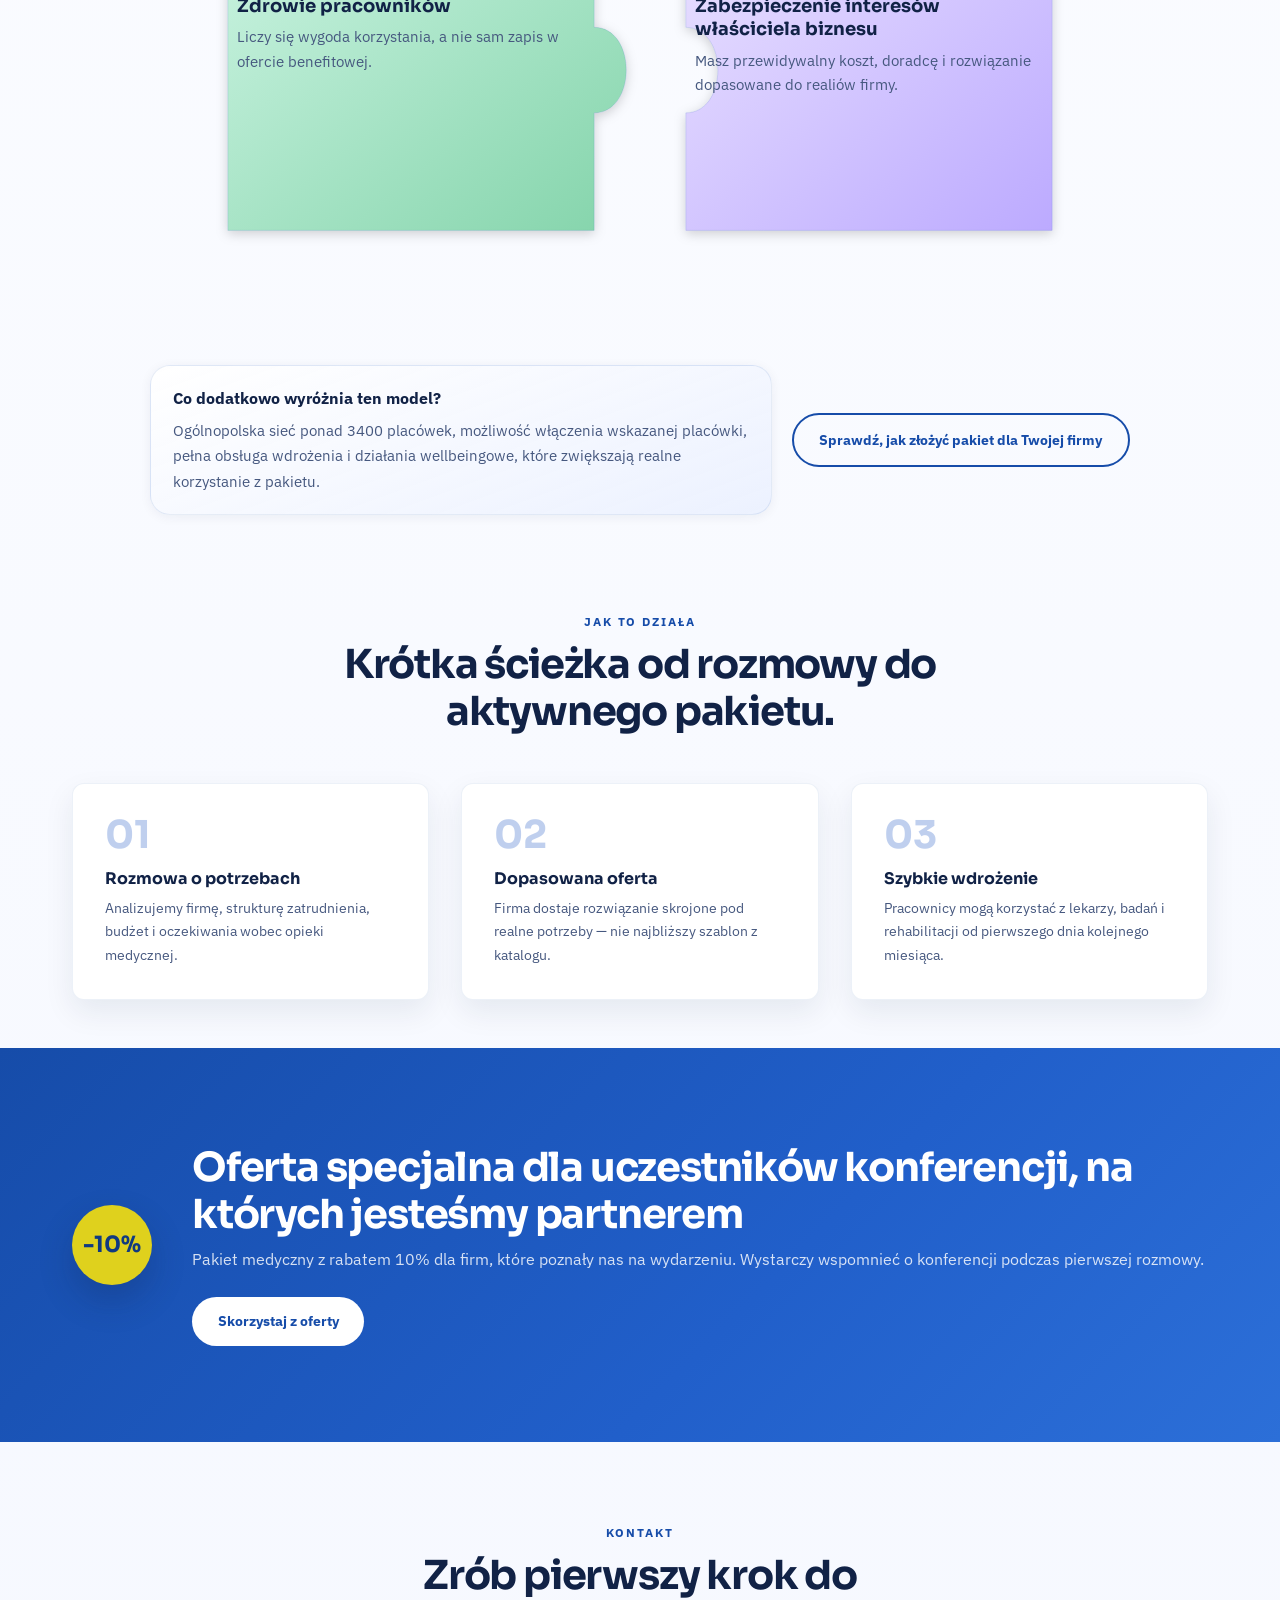
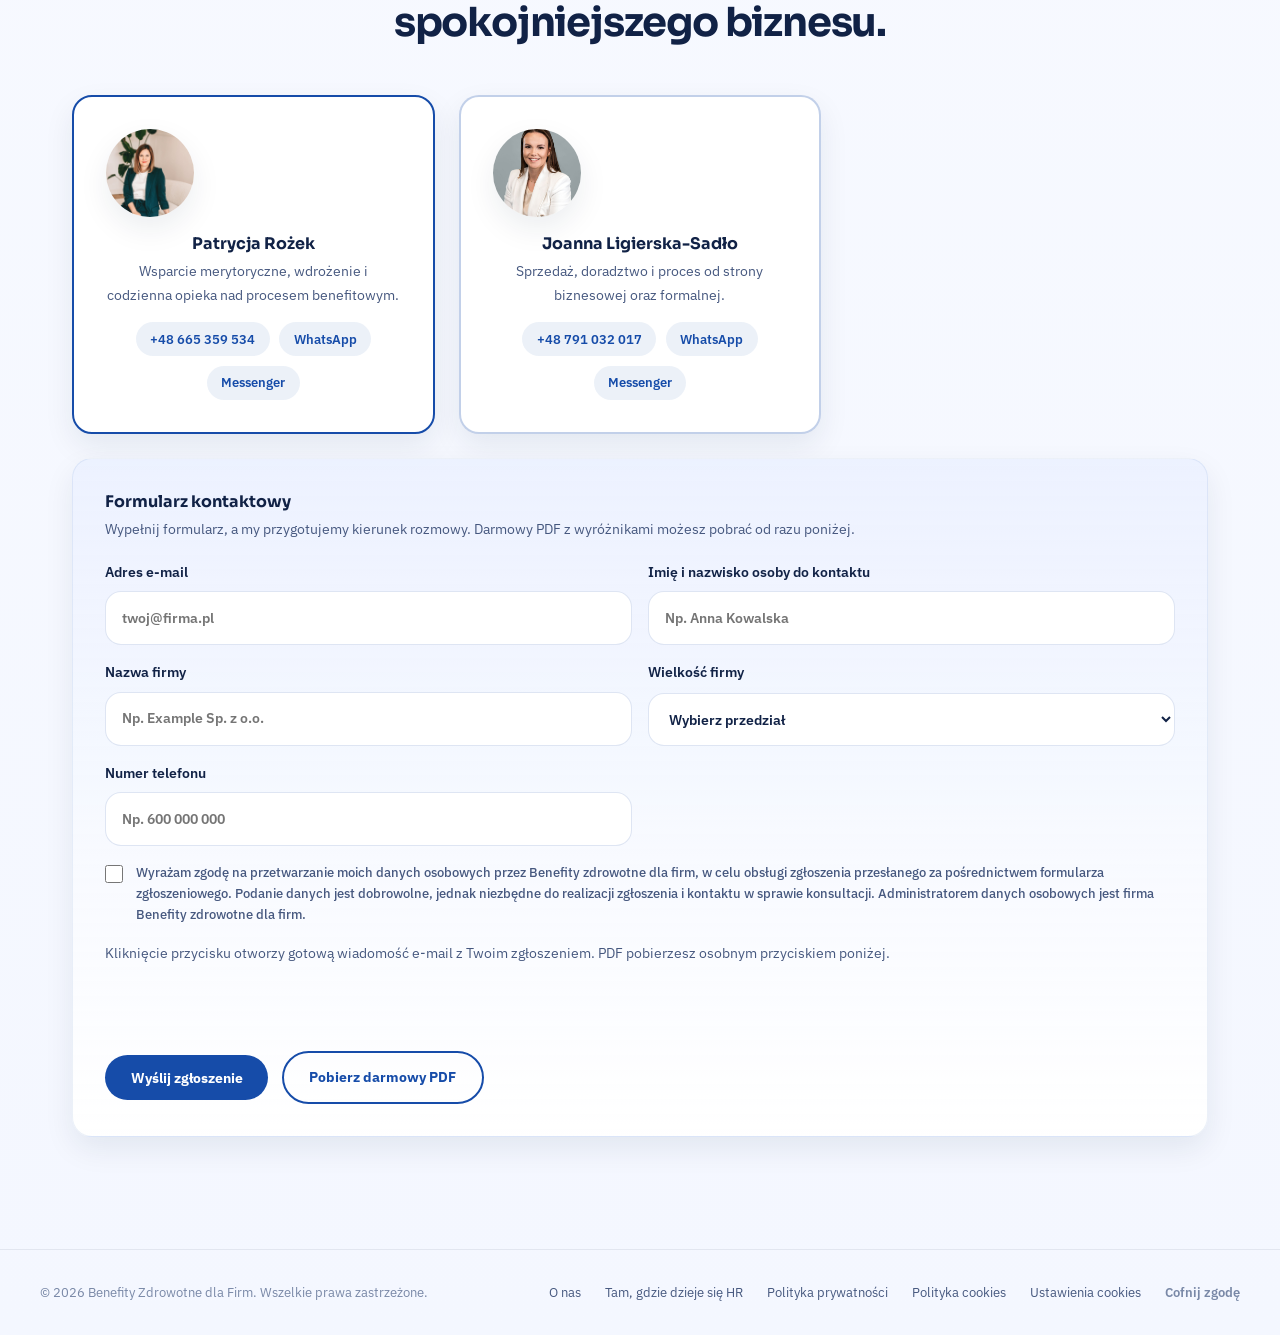
==== commit 38613905: "feat: refine puzzle shapes and spacing" ====
--- a/index.html
+++ b/index.html
@@ -115,14 +115,18 @@
       <div class="puzzle-wrap">
         <div class="puzzle-grid" aria-label="Cztery filary oferty dla firmy">
 
-          <!-- PIECE 1: tab-right, tab-bottom -->
           <article class="puzzle-piece puzzle-piece--1" tabindex="0">
-            <svg class="puzzle-piece__bg" viewBox="-50 -50 520 460" xmlns="http://www.w3.org/2000/svg">
+            <svg class="puzzle-piece__bg" viewBox="-60 -60 600 560" xmlns="http://www.w3.org/2000/svg" aria-hidden="true" focusable="false">
               <defs>
-                <linearGradient id="g1" x1="0" y1="0" x2="1" y2="1"><stop offset="0%" stop-color="#d4e6ff"/><stop offset="100%" stop-color="#a0bfff"/></linearGradient>
-                <filter id="sh1"><feDropShadow dx="0" dy="4" stdDeviation="8" flood-opacity=".18"/></filter>
+                <linearGradient id="g1" x1="0" y1="0" x2="1" y2="1">
+                  <stop offset="0%" stop-color="#d4e6ff"/>
+                  <stop offset="100%" stop-color="#a0bfff"/>
+                </linearGradient>
+                <filter id="sh1">
+                  <feDropShadow dx="0" dy="4" stdDeviation="8" flood-opacity=".18"/>
+                </filter>
               </defs>
-              <path filter="url(#sh1)" d="M0,0 L420,0 L420,155 C452,155 452,205 420,205 L420,360 L235,360 C235,392 185,392 185,360 L0,360 Z" fill="url(#g1)" stroke="rgba(22,76,169,.15)" stroke-width="1.2"/>
+              <path filter="url(#sh1)" d="M0,0 L480,0 L480,154 C536,154 536,266 480,266 L480,420 L296,420 C296,476 184,476 184,420 L0,420 Z" fill="url(#g1)" stroke="rgba(22,76,169,.15)" stroke-width="1.2"/>
             </svg>
             <div class="puzzle-piece__body">
               <span class="puzzle-piece__id">01</span>
@@ -136,14 +140,18 @@
             </div>
           </article>
 
-          <!-- PIECE 2: notch-left, tab-bottom -->
           <article class="puzzle-piece puzzle-piece--2" tabindex="0">
-            <svg class="puzzle-piece__bg" viewBox="-50 -50 520 460" xmlns="http://www.w3.org/2000/svg">
+            <svg class="puzzle-piece__bg" viewBox="-60 -60 600 560" xmlns="http://www.w3.org/2000/svg" aria-hidden="true" focusable="false">
               <defs>
-                <linearGradient id="g2" x1="0" y1="0" x2="1" y2="1"><stop offset="0%" stop-color="#fff8cc"/><stop offset="100%" stop-color="#ffe050"/></linearGradient>
-                <filter id="sh2"><feDropShadow dx="0" dy="4" stdDeviation="8" flood-opacity=".18"/></filter>
+                <linearGradient id="g2" x1="0" y1="0" x2="1" y2="1">
+                  <stop offset="0%" stop-color="#fff8cc"/>
+                  <stop offset="100%" stop-color="#ffe050"/>
+                </linearGradient>
+                <filter id="sh2">
+                  <feDropShadow dx="0" dy="4" stdDeviation="8" flood-opacity=".18"/>
+                </filter>
               </defs>
-              <path filter="url(#sh2)" d="M0,0 L420,0 L420,360 L235,360 C235,392 185,392 185,360 L0,360 L0,205 C-32,205 -32,155 0,155 Z" fill="url(#g2)" stroke="rgba(22,76,169,.15)" stroke-width="1.2"/>
+              <path filter="url(#sh2)" d="M0,0 L480,0 L480,420 L296,420 C296,476 184,476 184,420 L0,420 L0,266 C56,266 56,154 0,154 Z" fill="url(#g2)" stroke="rgba(22,76,169,.15)" stroke-width="1.2"/>
             </svg>
             <div class="puzzle-piece__body">
               <span class="puzzle-piece__id">02</span>
@@ -157,14 +165,18 @@
             </div>
           </article>
 
-          <!-- PIECE 3: notch-top, tab-right -->
           <article class="puzzle-piece puzzle-piece--3" tabindex="0">
-            <svg class="puzzle-piece__bg" viewBox="-50 -50 520 460" xmlns="http://www.w3.org/2000/svg">
+            <svg class="puzzle-piece__bg" viewBox="-60 -60 600 560" xmlns="http://www.w3.org/2000/svg" aria-hidden="true" focusable="false">
               <defs>
-                <linearGradient id="g3" x1="0" y1="0" x2="1" y2="1"><stop offset="0%" stop-color="#ccf4e2"/><stop offset="100%" stop-color="#84d4ab"/></linearGradient>
-                <filter id="sh3"><feDropShadow dx="0" dy="4" stdDeviation="8" flood-opacity=".18"/></filter>
+                <linearGradient id="g3" x1="0" y1="0" x2="1" y2="1">
+                  <stop offset="0%" stop-color="#ccf4e2"/>
+                  <stop offset="100%" stop-color="#84d4ab"/>
+                </linearGradient>
+                <filter id="sh3">
+                  <feDropShadow dx="0" dy="4" stdDeviation="8" flood-opacity=".18"/>
+                </filter>
               </defs>
-              <path filter="url(#sh3)" d="M0,0 L185,0 C185,-32 235,-32 235,0 L420,0 L420,155 C452,155 452,205 420,205 L420,360 L0,360 Z" fill="url(#g3)" stroke="rgba(22,76,169,.15)" stroke-width="1.2"/>
+              <path filter="url(#sh3)" d="M0,0 L184,0 C184,56 296,56 296,0 L480,0 L480,154 C536,154 536,266 480,266 L480,420 L0,420 Z" fill="url(#g3)" stroke="rgba(22,76,169,.15)" stroke-width="1.2"/>
             </svg>
             <div class="puzzle-piece__body">
               <span class="puzzle-piece__id">03</span>
@@ -178,111 +190,18 @@
             </div>
           </article>
 
-          <!-- PIECE 4: notch-top, notch-left -->
           <article class="puzzle-piece puzzle-piece--4" tabindex="0">
-            <svg class="puzzle-piece__bg" viewBox="-50 -50 520 460" xmlns="http://www.w3.org/2000/svg">
+            <svg class="puzzle-piece__bg" viewBox="-60 -60 600 560" xmlns="http://www.w3.org/2000/svg" aria-hidden="true" focusable="false">
               <defs>
-                <linearGradient id="g4" x1="0" y1="0" x2="1" y2="1"><stop offset="0%" stop-color="#eae2ff"/><stop offset="100%" stop-color="#bcaaff"/></linearGradient>
-                <filter id="sh4"><feDropShadow dx="0" dy="4" stdDeviation="8" flood-opacity=".18"/></filter>
+                <linearGradient id="g4" x1="0" y1="0" x2="1" y2="1">
+                  <stop offset="0%" stop-color="#eae2ff"/>
+                  <stop offset="100%" stop-color="#bcaaff"/>
+                </linearGradient>
+                <filter id="sh4">
+                  <feDropShadow dx="0" dy="4" stdDeviation="8" flood-opacity=".18"/>
+                </filter>
               </defs>
-              <path filter="url(#sh4)" d="M0,0 L185,0 C185,-32 235,-32 235,0 L420,0 L420,360 L0,360 L0,205 C-32,205 -32,155 0,155 Z" fill="url(#g4)" stroke="rgba(22,76,169,.15)" stroke-width="1.2"/>
-            </svg>
-            <div class="puzzle-piece__body">
-              <span class="puzzle-piece__id">04</span>
-              <h3>Zabezpieczenie interesów właściciela biznesu</h3>
-              <p class="puzzle-piece__summary">Masz przewidywalny koszt, doradcę i rozwiązanie dopasowane do realiów firmy.</p>
-            </div>
-            <div class="puzzle-piece__overlay">
-              <div class="puzzle-piece__overlay-inner">
-                <p>Ogólnopolski dostęp, zmiana pakietu w każdej chwili, refundacja z placówek spoza listy i bezpośrednie wsparcie doradcy przy wdrożeniu i deklaracjach.</p>
-              </div>
-            </div>
-          </article>
-
-        </div>
-            <div class="puzzle-piece__overlay">
-              <div class="puzzle-piece__overlay-inner">
-                <p>Szybki dostęp do POZ, specjalistów, badań i e-wizyt pomaga ograniczać przestoje dokładnie tam, gdzie firma odczuwa je najmocniej.</p>
-              </div>
-            </div>
-          </article>
-
-          <!-- PIECE 2 — top-right: notch left (receives tab from 1), tab bottom -->
-          <article class="puzzle-piece puzzle-piece--2" tabindex="0">
-            <svg class="puzzle-piece__bg" viewBox="0 0 420 360" xmlns="http://www.w3.org/2000/svg" preserveAspectRatio="none">
-              <defs>
-                <linearGradient id="g2a" x1="0" y1="0" x2="1" y2="1">
-                  <stop offset="0%" stop-color="#fff8d0"/>
-                  <stop offset="100%" stop-color="#ffe97a"/>
-                </linearGradient>
-              </defs>
-              <!-- notch on left (indent for piece-1 tab), tab on bottom -->
-              <path d="
-                M 0,0
-                L 420,0
-                L 420,360
-                L 240,360  Q 215,392 190,360  L 0,360
-                L 0,180  Q -32,155 0,130
-                Z" fill="url(#g2a)"/>
-            </svg>
-            <div class="puzzle-piece__body">
-              <span class="puzzle-piece__id">02</span>
-              <h3>Czerwona teczka bezpiecznego pracownika</h3>
-              <p class="puzzle-piece__summary">Pakiet działa również po trudnych sytuacjach zdrowotnych i zdarzeniach nagłych.</p>
-            </div>
-            <div class="puzzle-piece__overlay">
-              <div class="puzzle-piece__overlay-inner">
-                <p>Rehabilitacja powypadkowa, organizacja pomocy po hospitalizacji i wsparcie przy bólu wzmacniają poczucie bezpieczeństwa całego zespołu.</p>
-              </div>
-            </div>
-          </article>
-
-          <!-- PIECE 3 — bottom-left: notch top (receives tab from 1), tab right -->
-          <article class="puzzle-piece puzzle-piece--3" tabindex="0">
-            <svg class="puzzle-piece__bg" viewBox="0 0 420 360" xmlns="http://www.w3.org/2000/svg" preserveAspectRatio="none">
-              <defs>
-                <linearGradient id="g3a" x1="0" y1="0" x2="1" y2="1">
-                  <stop offset="0%" stop-color="#d4f5e5"/>
-                  <stop offset="100%" stop-color="#9adec0"/>
-                </linearGradient>
-              </defs>
-              <!-- notch on top, tab on right -->
-              <path d="
-                M 0,0
-                L 190,0  Q 215,-32 240,0  L 420,0
-                L 420,130  Q 452,155 420,180  L 420,360
-                L 0,360
-                Z" fill="url(#g3a)"/>
-            </svg>
-            <div class="puzzle-piece__body">
-              <span class="puzzle-piece__id">03</span>
-              <h3>Zdrowie pracowników</h3>
-              <p class="puzzle-piece__summary">Liczy się wygoda korzystania, a nie sam zapis w ofercie benefitowej.</p>
-            </div>
-            <div class="puzzle-piece__overlay">
-              <div class="puzzle-piece__overlay-inner">
-                <p>Nielimitowany dostęp do specjalistów bez skierowania, POZ w 1 dzień roboczy, specjalista do 5 dni, e-recepty i e-zwolnienia online.</p>
-              </div>
-            </div>
-          </article>
-
-          <!-- PIECE 4 — bottom-right: notch top, notch left -->
-          <article class="puzzle-piece puzzle-piece--4" tabindex="0">
-            <svg class="puzzle-piece__bg" viewBox="0 0 420 360" xmlns="http://www.w3.org/2000/svg" preserveAspectRatio="none">
-              <defs>
-                <linearGradient id="g4a" x1="0" y1="0" x2="1" y2="1">
-                  <stop offset="0%" stop-color="#ede8ff"/>
-                  <stop offset="100%" stop-color="#c5b3ff"/>
-                </linearGradient>
-              </defs>
-              <!-- notch on top, notch on left -->
-              <path d="
-                M 0,0
-                L 190,0  Q 215,-32 240,0  L 420,0
-                L 420,360
-                L 0,360
-                L 0,180  Q -32,155 0,130
-                Z" fill="url(#g4a)"/>
+              <path filter="url(#sh4)" d="M0,0 L184,0 C184,56 296,56 296,0 L480,0 L480,420 L0,420 L0,266 C56,266 56,154 0,154 Z" fill="url(#g4)" stroke="rgba(22,76,169,.15)" stroke-width="1.2"/>
             </svg>
             <div class="puzzle-piece__body">
               <span class="puzzle-piece__id">04</span>
--- a/styles.css
+++ b/styles.css
@@ -170,35 +170,46 @@
 
 /* ══════════════════════════════════════════════════
    PUZZLE OFFER — real SVG interlocking puzzle shapes
-   Each article contains an inline SVG (viewBox -50 -50 520 460)
+   Each article contains an inline SVG (viewBox -60 -60 600 560)
    that draws the shaped fill. Content overlays the SVG.
    ══════════════════════════════════════════════════ */
-.puzzle-offer{padding-top:1rem;}
+.puzzle-offer{padding-top:1rem;scroll-margin-top:120px;}
+#materialy::before{
+  content:"";
+  display:block;
+  height:120px;
+  margin-top:-120px;
+  visibility:hidden;
+  pointer-events:none;
+}
 .puzzle-offer-header{max-width:820px;}
 .puzzle-lead{font-size:1rem;color:var(--ink-mid);line-height:1.75;max-width:72ch;}
-.puzzle-wrap{display:grid;gap:2.4rem;}
+.puzzle-wrap{display:grid;gap:2.5rem;}
 
 /* Grid */
 .puzzle-grid{
   display:grid;
-  grid-template-columns:repeat(2,1fr);
+  grid-template-columns:repeat(2,minmax(0,1fr));
   gap:0;
-  max-width:980px;
+  width:min(980px,calc(100vw - 1rem));
   margin:0 auto;
+  padding:1.9rem 2rem 2.1rem;
+  box-sizing:border-box;
 }
 
 /* Piece — the SVG defines its own height via aspect ratio of viewBox */
 .puzzle-piece{
   position:relative;
-  /* height is driven by the SVG viewBox 520/460 ≈ 1.13 */
+  /* height is driven by the SVG viewBox 600/560 ≈ 1.07 */
   overflow:visible;
+  margin:0;
   transition:transform .32s cubic-bezier(.34,1.26,.64,1),
              filter .28s ease;
   z-index:1;
 }
 .puzzle-piece:hover,
 .puzzle-piece:focus-within{
-  transform:scale(1.07);
+  transform:scale(1.02);
   filter:drop-shadow(0 22px 50px rgba(17,34,70,.32));
   z-index:10;
   outline:none;
@@ -209,38 +220,38 @@
   display:block;
   width:100%;
   height:auto;
-  /* SVG uses viewBox -50 -50 520 460 so tabs bleed outside
-     the 0 0 420 360 rect into the padding zone between cells */
 }
 
 /* Content layer floats over SVG */
 .puzzle-piece__body{
   position:absolute;
-  /* 420×360 is the "inner" shape rect.
-     SVG viewBox starts at -50,-50, so top-left of rect = (50/520, 50/460) ≈ 9.6% / 10.9% */
-  top:18%;left:14%;right:14%;bottom:14%;
+  /* Keep text inside safe zone away from tabs/notches */
+  top:16%;left:12%;right:12%;bottom:14%;
   display:flex;
   flex-direction:column;
   pointer-events:none;
-}
+  transition:opacity .22s ease,transform .28s ease;
+}
+.puzzle-piece:hover .puzzle-piece__body,
+.puzzle-piece:focus-within .puzzle-piece__body{opacity:.18;transform:translateY(5px) scale(.986);}
 .puzzle-piece__id{
   display:inline-flex;align-items:center;justify-content:center;
-  width:44px;height:44px;border-radius:12px;
-  font-family:var(--font-head);font-weight:800;font-size:.85rem;
-  margin-bottom:.85rem;flex-shrink:0;
+  width:46px;height:46px;border-radius:13px;
+  font-family:var(--font-head);font-weight:800;font-size:.9rem;
+  margin-bottom:.95rem;flex-shrink:0;
 }
 .puzzle-piece--1 .puzzle-piece__id{background:rgba(22,76,169,.22);color:#0d3580;}
 .puzzle-piece--2 .puzzle-piece__id{background:rgba(150,110,0,.18);color:#7a5200;}
 .puzzle-piece--3 .puzzle-piece__id{background:rgba(18,110,60,.22);color:#0e5c30;}
 .puzzle-piece--4 .puzzle-piece__id{background:rgba(80,50,200,.20);color:#3d22a0;}
 
-.puzzle-piece h3{font-size:1.04rem;font-weight:700;line-height:1.3;margin:0 0 .45rem;color:var(--ink);}
-.puzzle-piece__summary{font-size:.86rem;color:var(--ink-mid);line-height:1.68;margin:0;}
+.puzzle-piece h3{font-size:1.13rem;font-weight:700;line-height:1.28;margin:0 0 .52rem;color:var(--ink);}
+.puzzle-piece__summary{font-size:.91rem;color:var(--ink-mid);line-height:1.7;margin:0;}
 
 /* Hover overlay */
 .puzzle-piece__overlay{
   position:absolute;
-  top:18%;left:14%;right:14%;bottom:14%;
+  top:16%;left:12%;right:12%;bottom:14%;
   display:flex;align-items:center;justify-content:center;
   opacity:0;pointer-events:none;
   transition:opacity .24s ease;
@@ -248,24 +259,25 @@
 .puzzle-piece:hover .puzzle-piece__overlay,
 .puzzle-piece:focus-within .puzzle-piece__overlay{opacity:1;}
 .puzzle-piece__overlay-inner{
-  background:rgba(14,28,62,.84);
+  background:rgba(14,28,62,.92);
   backdrop-filter:blur(8px);-webkit-backdrop-filter:blur(8px);
-  border-radius:14px;padding:1rem 1.15rem;width:100%;
+  border-radius:16px;padding:1.15rem 1.25rem;width:100%;
+  box-shadow:0 18px 30px rgba(17,34,70,.26);
   transform:translateY(10px) scale(.95);
   transition:transform .28s cubic-bezier(.34,1.2,.64,1);
 }
 .puzzle-piece:hover .puzzle-piece__overlay-inner,
 .puzzle-piece:focus-within .puzzle-piece__overlay-inner{transform:translateY(0) scale(1);}
-.puzzle-piece__overlay-inner p{font-size:.84rem;color:rgba(255,255,255,.93);line-height:1.7;margin:0;}
+.puzzle-piece__overlay-inner p{font-size:.92rem;color:rgba(255,255,255,.93);line-height:1.72;margin:0;}
 
 /* Footer */
-.puzzle-meta{display:grid;grid-template-columns:1fr auto;gap:1.25rem;align-items:center;max-width:980px;margin:0 auto;}
+.puzzle-meta{display:grid;grid-template-columns:1fr auto;gap:1.25rem;align-items:center;max-width:min(980px,calc(100vw - 1rem));margin:0 auto;}
 .puzzle-note{padding:1.2rem 1.4rem;border-radius:20px;background:linear-gradient(160deg,rgba(255,255,255,.98),rgba(234,240,255,.9));border:1px solid rgba(22,76,169,.1);box-shadow:0 2px 12px rgba(17,34,70,.06);}
 .puzzle-note strong{display:block;font-size:.97rem;margin-bottom:.4rem;}
 .puzzle-note p{font-size:.94rem;color:var(--ink-mid);line-height:1.7;margin:0;}
 
 @media(max-width:700px){
-  .puzzle-grid{grid-template-columns:1fr;gap:12px;}
+  .puzzle-grid{grid-template-columns:1fr;gap:1rem;max-width:620px;padding:.35rem 0 .5rem;}
   .puzzle-piece__bg{border-radius:18px;}
   .puzzle-meta{grid-template-columns:1fr;}
 }
@@ -335,6 +347,7 @@
   .hero-img-single{width:min(100%, 330px);max-height:390px;}
   .benefits-layout{grid-template-columns:1fr;}
   .puzzle-grid{grid-template-columns:1fr 1fr;}
+  .puzzle-piece{margin:0;}
   .puzzle-meta{grid-template-columns:1fr;}
   .founder-card{grid-template-columns:1fr;text-align:center;}
   .founder-card img{max-width:200px;margin:0 auto;}
@@ -360,8 +373,8 @@
   .section{padding:2rem 1rem;}
   .contact{padding:2rem 1rem;}
   .promo .promo-inner{padding:1.5rem 1rem;gap:1rem;}
-  .puzzle-grid{grid-template-columns:1fr;}
-  .puzzle-piece{min-height:auto;}
+  .puzzle-grid{grid-template-columns:1fr;gap:1rem;max-width:620px;padding:.35rem 0 .5rem;}
+  .puzzle-piece{min-height:auto;margin:0;}
   .puzzle-piece__connector{display:none;}
   .puzzle-assembled{border-radius:24px;padding:1rem 1.2rem;}
   .cards-4{grid-template-columns:1fr;}
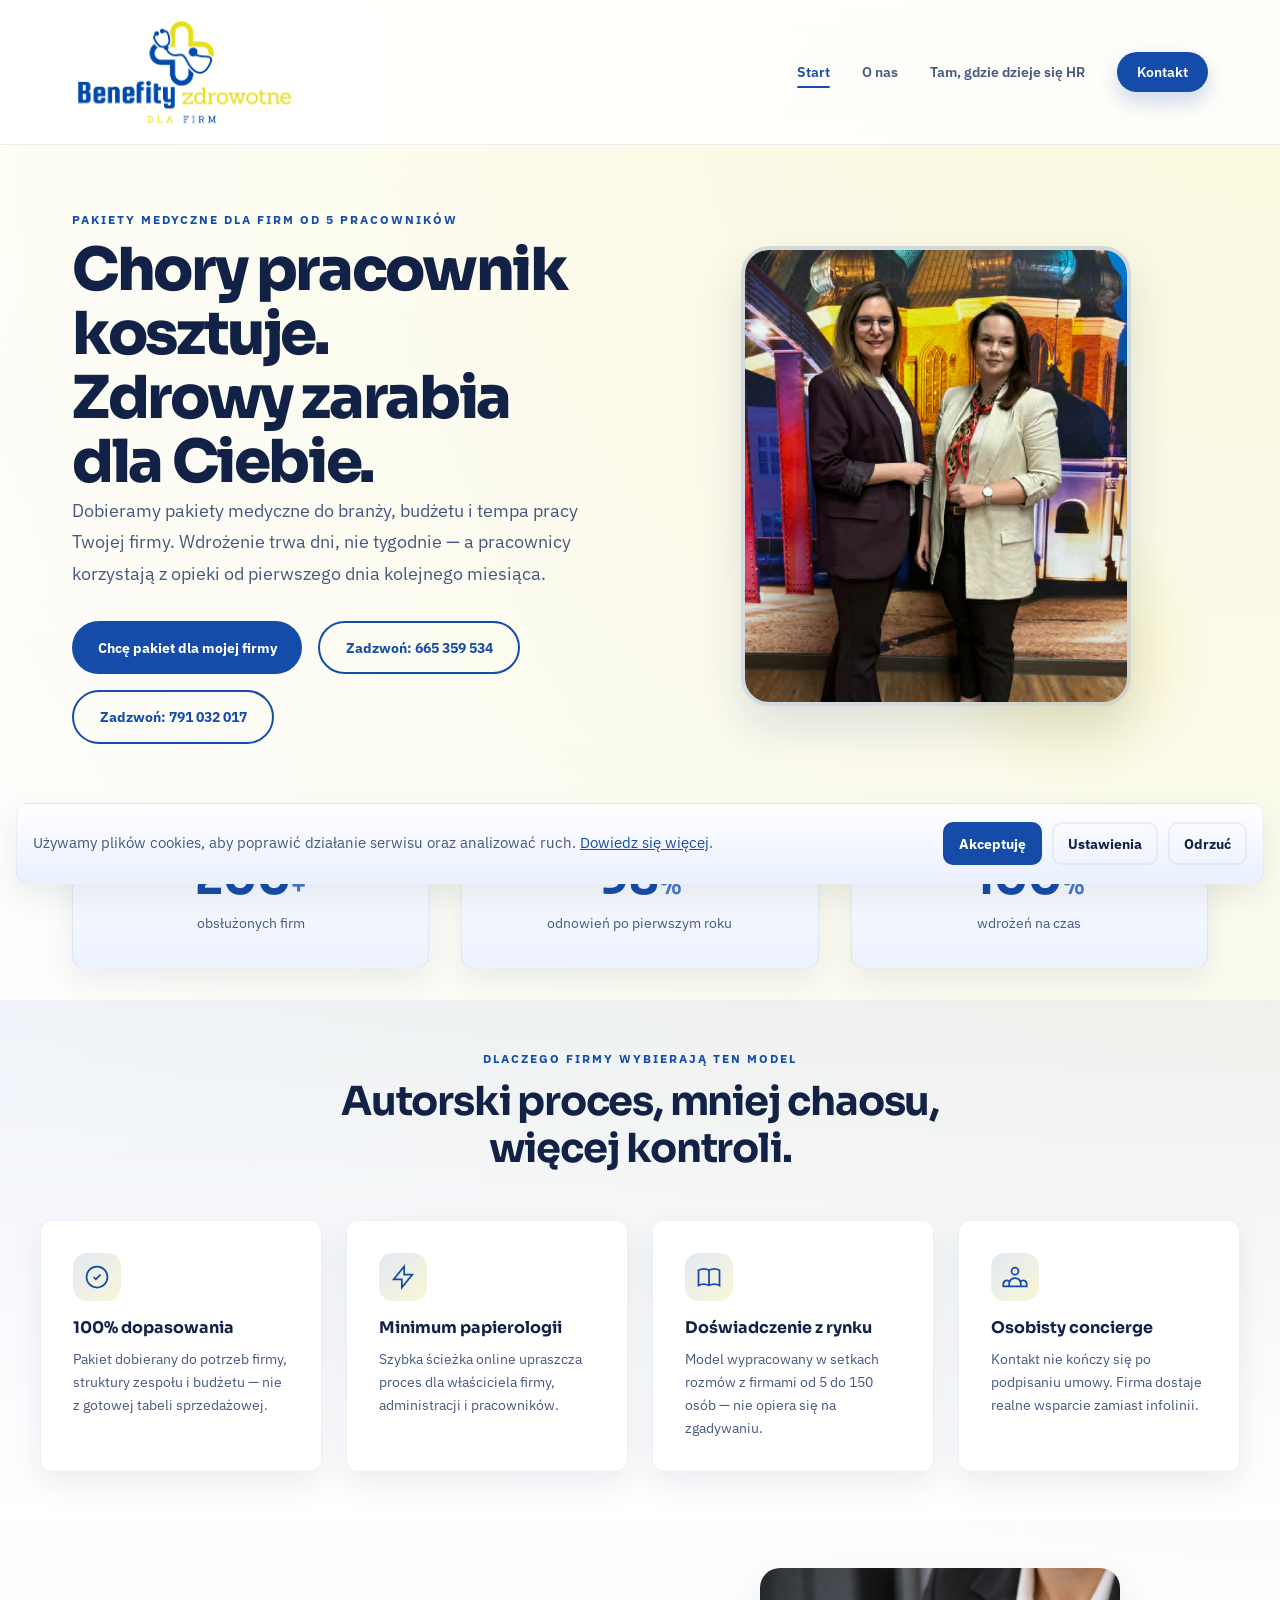
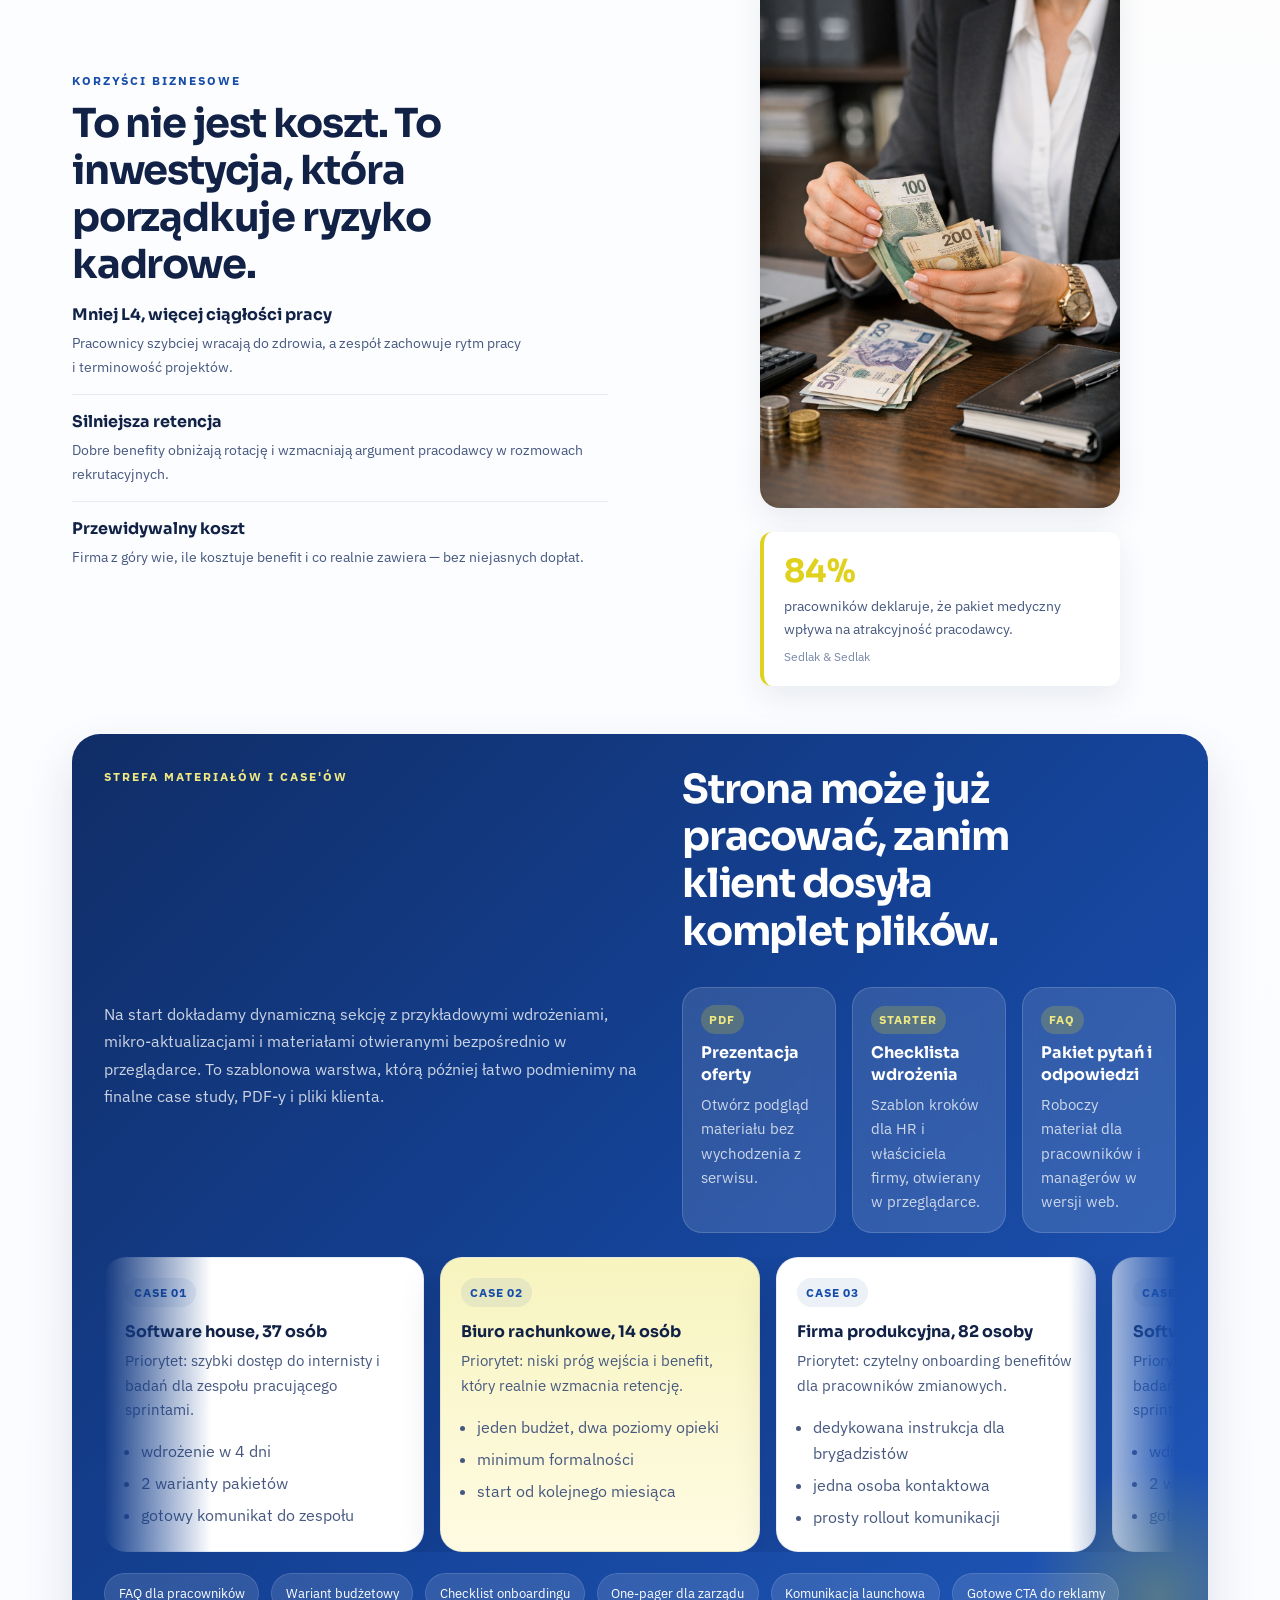
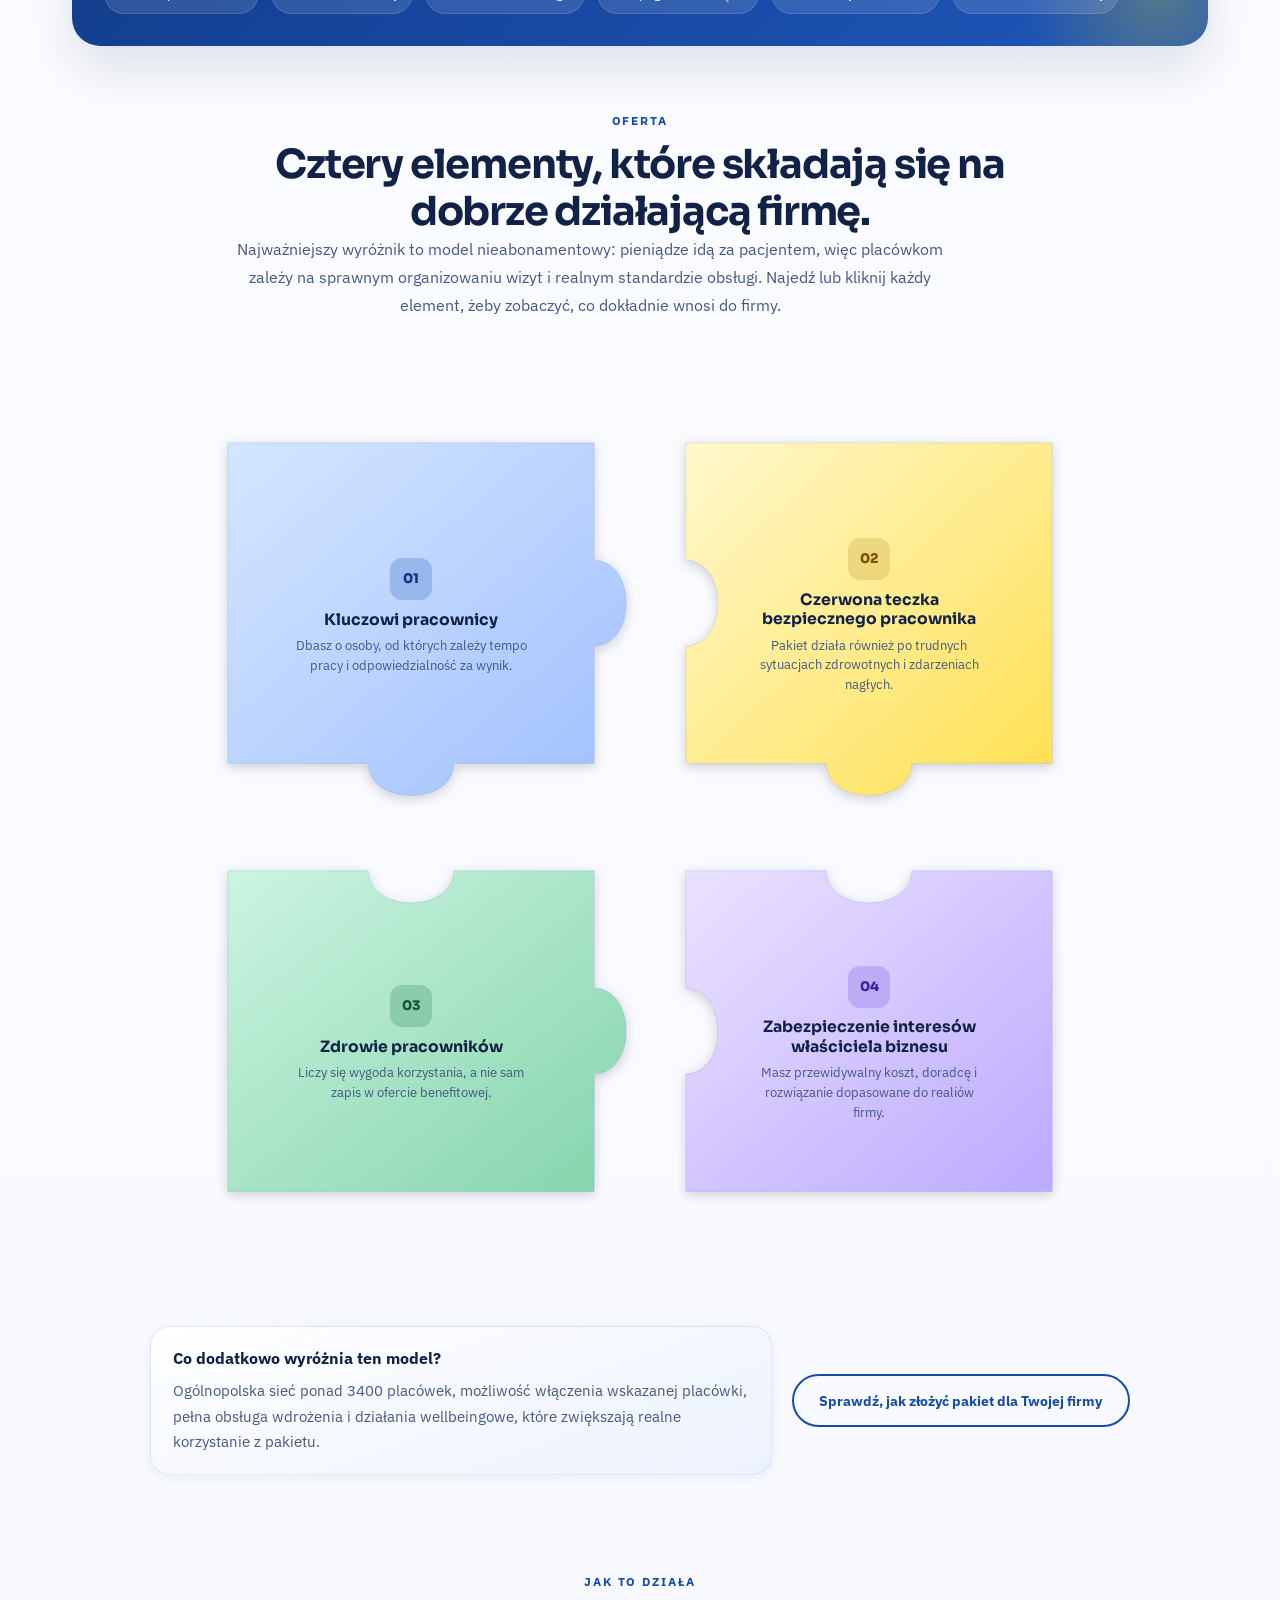
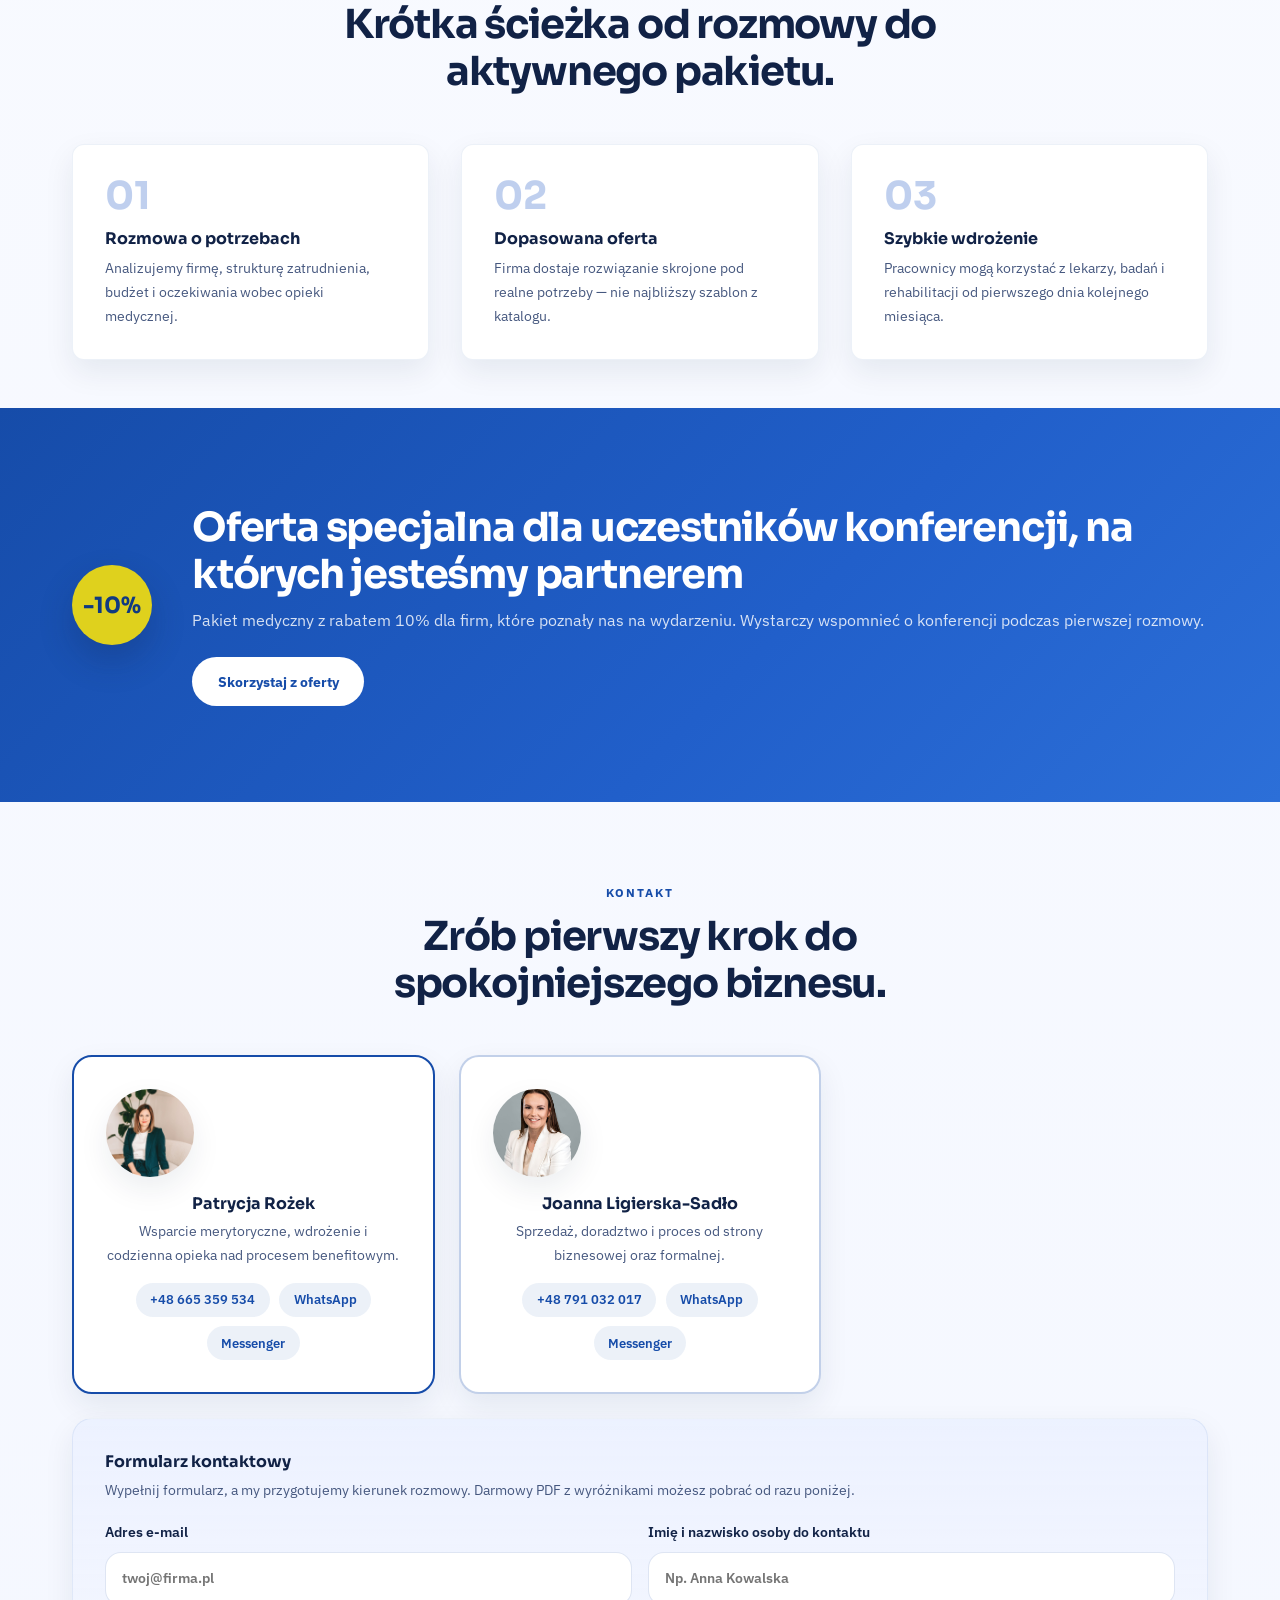
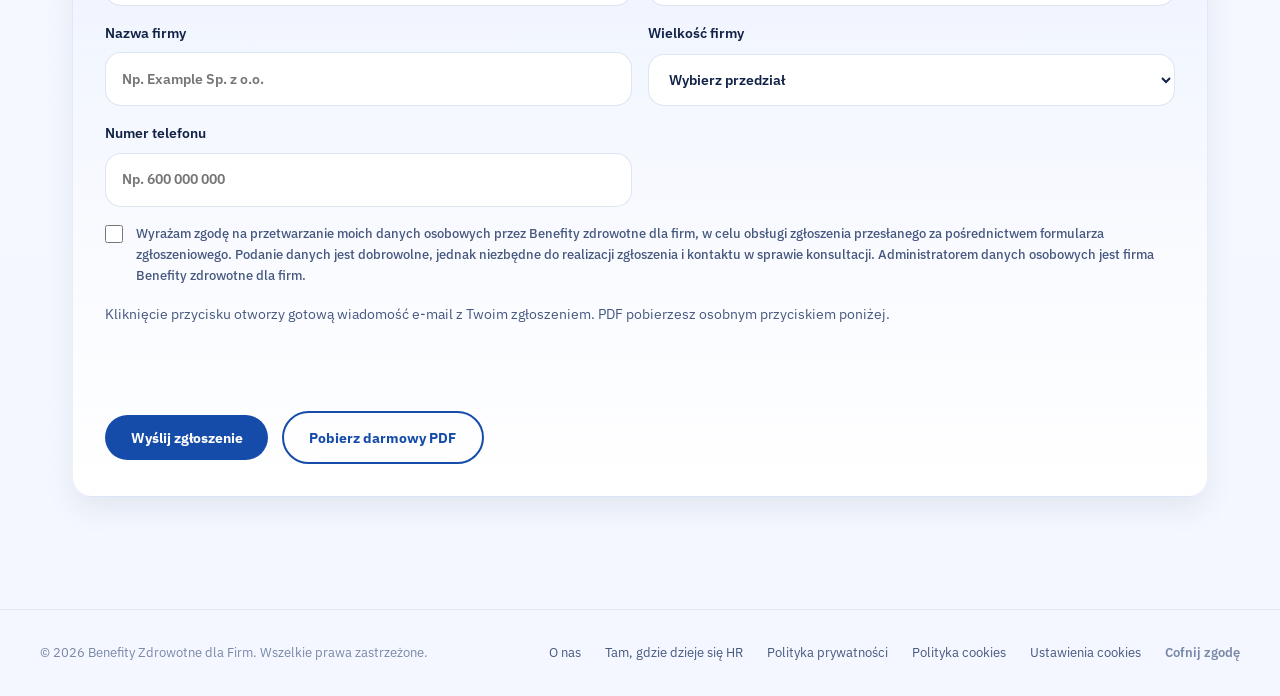
==== commit c2023754: "Przywroc strefe materialow i caseow" ====
--- a/index.html
+++ b/index.html
@@ -106,7 +106,106 @@
       </div>
     </section>
 
-    <section class="section puzzle-offer reveal" id="materialy" aria-labelledby="puzzle-offer-title">
+    <section class="section living-section reveal" id="materialy" aria-labelledby="living-section-title">
+      <div class="living-shell">
+        <div class="living-copy">
+          <p class="overline">Strefa materiałów i case'ów</p>
+          <h2 id="living-section-title">Strona może już pracować, zanim klient dosyła komplet plików.</h2>
+          <p class="living-lead">Na start dokładamy dynamiczną sekcję z przykładowymi wdrożeniami, mikro-aktualizacjami i materiałami otwieranymi bezpośrednio w przeglądarce. To szablonowa warstwa, którą później łatwo podmienimy na finalne case study, PDF-y i pliki klienta.</p>
+          <div class="download-grid">
+            <a class="download-card" href="material-prezentacja.html">
+              <span class="download-kicker">PDF</span>
+              <strong>Prezentacja oferty</strong>
+              <span>Otwórz podgląd materiału bez wychodzenia z serwisu.</span>
+            </a>
+            <a class="download-card" href="downloads/checklista-wdrozenia.html">
+              <span class="download-kicker">Starter</span>
+              <strong>Checklista wdrożenia</strong>
+              <span>Szablon kroków dla HR i właściciela firmy, otwierany w przeglądarce.</span>
+            </a>
+            <a class="download-card" href="downloads/faq-benefitowe.html">
+              <span class="download-kicker">FAQ</span>
+              <strong>Pakiet pytań i odpowiedzi</strong>
+              <span>Roboczy materiał dla pracowników i managerów w wersji web.</span>
+            </a>
+          </div>
+        </div>
+        <div class="case-marquee" aria-label="Przykładowe case study klientów">
+          <div class="case-track">
+            <article class="case-card">
+              <span class="case-type">Case 01</span>
+              <h3>Software house, 37 osób</h3>
+              <p>Priorytet: szybki dostęp do internisty i badań dla zespołu pracującego sprintami.</p>
+              <ul>
+                <li>wdrożenie w 4 dni</li>
+                <li>2 warianty pakietów</li>
+                <li>gotowy komunikat do zespołu</li>
+              </ul>
+            </article>
+            <article class="case-card case-card--accent">
+              <span class="case-type">Case 02</span>
+              <h3>Biuro rachunkowe, 14 osób</h3>
+              <p>Priorytet: niski próg wejścia i benefit, który realnie wzmacnia retencję.</p>
+              <ul>
+                <li>jeden budżet, dwa poziomy opieki</li>
+                <li>minimum formalności</li>
+                <li>start od kolejnego miesiąca</li>
+              </ul>
+            </article>
+            <article class="case-card">
+              <span class="case-type">Case 03</span>
+              <h3>Firma produkcyjna, 82 osoby</h3>
+              <p>Priorytet: czytelny onboarding benefitów dla pracowników zmianowych.</p>
+              <ul>
+                <li>dedykowana instrukcja dla brygadzistów</li>
+                <li>jedna osoba kontaktowa</li>
+                <li>prosty rollout komunikacji</li>
+              </ul>
+            </article>
+            <article class="case-card">
+              <span class="case-type">Case 01</span>
+              <h3>Software house, 37 osób</h3>
+              <p>Priorytet: szybki dostęp do internisty i badań dla zespołu pracującego sprintami.</p>
+              <ul>
+                <li>wdrożenie w 4 dni</li>
+                <li>2 warianty pakietów</li>
+                <li>gotowy komunikat do zespołu</li>
+              </ul>
+            </article>
+            <article class="case-card case-card--accent">
+              <span class="case-type">Case 02</span>
+              <h3>Biuro rachunkowe, 14 osób</h3>
+              <p>Priorytet: niski próg wejścia i benefit, który realnie wzmacnia retencję.</p>
+              <ul>
+                <li>jeden budżet, dwa poziomy opieki</li>
+                <li>minimum formalności</li>
+                <li>start od kolejnego miesiąca</li>
+              </ul>
+            </article>
+            <article class="case-card">
+              <span class="case-type">Case 03</span>
+              <h3>Firma produkcyjna, 82 osoby</h3>
+              <p>Priorytet: czytelny onboarding benefitów dla pracowników zmianowych.</p>
+              <ul>
+                <li>dedykowana instrukcja dla brygadzistów</li>
+                <li>jedna osoba kontaktowa</li>
+                <li>prosty rollout komunikacji</li>
+              </ul>
+            </article>
+          </div>
+        </div>
+        <div class="micro-badges" aria-label="Przykładowe aktualizacje i dodatki">
+          <span>FAQ dla pracowników</span>
+          <span>Wariant budżetowy</span>
+          <span>Checklist onboardingu</span>
+          <span>One-pager dla zarządu</span>
+          <span>Komunikacja launchowa</span>
+          <span>Gotowe CTA do reklamy</span>
+        </div>
+      </div>
+    </section>
+
+    <section class="section puzzle-offer reveal" aria-labelledby="puzzle-offer-title">
       <div class="section-header puzzle-offer-header">
         <p class="overline">Oferta</p>
         <h2 id="puzzle-offer-title">Cztery elementy, które składają się na dobrze działającą firmę.</h2>
--- a/styles.css
+++ b/styles.css
@@ -168,12 +168,59 @@
 .promo .btn-primary{background:#fff;color:var(--brand);}
 .promo .btn-primary:hover{background:var(--accent-l);transform:translateY(-2px);}
 
+/* ── Living section ─────────────────────────── */
+.living-section{padding-top:0;}
+.living-shell{position:relative;overflow:hidden;padding:2rem;border-radius:28px;background:linear-gradient(135deg,#102d66 0%,#15449a 55%,#1f57ba 100%);box-shadow:var(--shadow-lg);}
+.living-shell::before{content:'';position:absolute;inset:auto -80px -80px auto;width:260px;height:260px;border-radius:50%;background:radial-gradient(circle,rgba(223,209,29,.28) 0%,rgba(223,209,29,0) 72%);pointer-events:none;}
+.living-copy{position:relative;z-index:1;display:grid;grid-template-columns:1.05fr .95fr;gap:2rem;align-items:start;}
+.living-copy .overline{color:var(--accent-l);}
+.living-copy h2{color:#fff;max-width:13ch;}
+.living-lead{color:rgba(255,255,255,.78);max-width:58ch;font-size:1rem;line-height:1.7;margin-top:.9rem;}
+.download-grid{display:grid;grid-template-columns:repeat(3,minmax(0,1fr));gap:1rem;align-self:end;}
+.download-card{display:flex;flex-direction:column;gap:.5rem;min-height:170px;padding:1.1rem;border-radius:20px;background:rgba(255,255,255,.12);border:1px solid rgba(255,255,255,.16);text-decoration:none;color:#fff;backdrop-filter:blur(12px);transition:transform .3s var(--ease),background .3s var(--ease),border-color .3s var(--ease);}
+.download-card:hover{transform:translateY(-4px);background:rgba(255,255,255,.18);border-color:rgba(223,209,29,.5);}
+.download-card:focus-visible{outline:3px solid rgba(223,209,29,.8);outline-offset:4px;}
+.download-card strong{font-family:var(--font-head);font-size:1rem;line-height:1.35;}
+.download-card span:last-child{color:rgba(255,255,255,.76);font-size:.92rem;}
+.download-kicker{display:inline-flex;align-items:center;justify-content:center;width:max-content;padding:.3rem .55rem;border-radius:999px;background:rgba(223,209,29,.22);color:var(--accent-l);font-size:.72rem;font-weight:700;text-transform:uppercase;letter-spacing:.08em;}
+.case-marquee{position:relative;z-index:1;margin-top:1.5rem;overflow:hidden;mask-image:linear-gradient(to right,transparent 0,black 10%,black 90%,transparent 100%);}
+.case-track{display:flex;gap:1rem;width:max-content;animation:case-scroll 28s linear infinite;}
+.case-marquee:hover .case-track{animation-play-state:paused;}
+.case-card{width:320px;padding:1.25rem;border-radius:22px;background:#fff;color:var(--ink);box-shadow:0 18px 42px rgba(7,24,58,.18);border:1px solid rgba(22,76,169,.1);}
+.case-card--accent{background:linear-gradient(180deg,#f7f4bf 0%,#fffbe3 100%);}
+.case-type{display:inline-flex;align-items:center;justify-content:center;padding:.3rem .55rem;border-radius:999px;background:rgba(22,76,169,.08);color:var(--brand);font-size:.72rem;font-weight:700;letter-spacing:.08em;text-transform:uppercase;}
+.case-card h3{margin:.85rem 0 .45rem;}
+.case-card p{font-size:.92rem;color:var(--ink-mid);}
+.case-card ul{margin-top:1rem;padding-left:1rem;color:var(--ink-mid);}
+.case-card li+li{margin-top:.35rem;}
+.micro-badges{position:relative;z-index:1;display:flex;flex-wrap:wrap;gap:.75rem;margin-top:1.35rem;}
+.micro-badges span{display:inline-flex;align-items:center;padding:.55rem .85rem;border-radius:999px;background:rgba(255,255,255,.12);color:#fff;font-size:.82rem;border:1px solid rgba(255,255,255,.12);}
+@keyframes case-scroll{
+  from{transform:translateX(0);}
+  to{transform:translateX(calc(-50% - .5rem));}
+}
+
 /* ══════════════════════════════════════════════════
    PUZZLE OFFER — real SVG interlocking puzzle shapes
    Each article contains an inline SVG (viewBox -60 -60 600 560)
    that draws the shaped fill. Content overlays the SVG.
    ══════════════════════════════════════════════════ */
-.puzzle-offer{padding-top:1rem;scroll-margin-top:120px;}
+.puzzle-offer{padding-top:1rem;scroll-margin-top:140px;}
+#materialy{scroll-margin-top:140px;}
+#materialy::before{
+  content:"";
+  display:block;
+  height:140px;
+  margin-top:-140px;
+  visibility:hidden;
+  pointer-events:none;
+}
+.puzzle-piece__body{
+  justify-content:center;
+}
+.puzzle-piece__overlay{
+  align-items:center;
+}
 #materialy::before{
   content:"";
   display:block;
@@ -203,12 +250,13 @@
   /* height is driven by the SVG viewBox 600/560 ≈ 1.07 */
   overflow:visible;
   margin:0;
+  cursor:pointer;
   transition:transform .32s cubic-bezier(.34,1.26,.64,1),
              filter .28s ease;
   z-index:1;
 }
 .puzzle-piece:hover,
-.puzzle-piece:focus-within{
+.puzzle-piece:focus{
   transform:scale(1.02);
   filter:drop-shadow(0 22px 50px rgba(17,34,70,.32));
   z-index:10;
@@ -226,38 +274,45 @@
 .puzzle-piece__body{
   position:absolute;
   /* Keep text inside safe zone away from tabs/notches */
-  top:16%;left:12%;right:12%;bottom:14%;
+  top:21%;left:17%;right:17%;bottom:19%;
+  padding:1.95rem 2.05rem 1.8rem;
+  box-sizing:border-box;
   display:flex;
   flex-direction:column;
+  align-items:center;
+  text-align:center;
   pointer-events:none;
   transition:opacity .22s ease,transform .28s ease;
 }
 .puzzle-piece:hover .puzzle-piece__body,
-.puzzle-piece:focus-within .puzzle-piece__body{opacity:.18;transform:translateY(5px) scale(.986);}
+.puzzle-piece:focus .puzzle-piece__body{opacity:.18;transform:translateY(5px) scale(.986);}
 .puzzle-piece__id{
   display:inline-flex;align-items:center;justify-content:center;
-  width:46px;height:46px;border-radius:13px;
-  font-family:var(--font-head);font-weight:800;font-size:.9rem;
-  margin-bottom:.95rem;flex-shrink:0;
+  width:42px;height:42px;border-radius:12px;
+  font-family:var(--font-head);font-weight:800;font-size:.83rem;
+  margin-bottom:.68rem;flex-shrink:0;
+  align-self:center;
 }
 .puzzle-piece--1 .puzzle-piece__id{background:rgba(22,76,169,.22);color:#0d3580;}
 .puzzle-piece--2 .puzzle-piece__id{background:rgba(150,110,0,.18);color:#7a5200;}
 .puzzle-piece--3 .puzzle-piece__id{background:rgba(18,110,60,.22);color:#0e5c30;}
 .puzzle-piece--4 .puzzle-piece__id{background:rgba(80,50,200,.20);color:#3d22a0;}
 
-.puzzle-piece h3{font-size:1.13rem;font-weight:700;line-height:1.28;margin:0 0 .52rem;color:var(--ink);}
-.puzzle-piece__summary{font-size:.91rem;color:var(--ink-mid);line-height:1.7;margin:0;}
+.puzzle-piece h3{font-size:.98rem;font-weight:700;line-height:1.23;margin:0 0 .38rem;color:var(--ink);text-align:center;}
+.puzzle-piece__summary{font-size:.8rem;color:var(--ink-mid);line-height:1.55;margin:0;text-align:center;}
 
 /* Hover overlay */
 .puzzle-piece__overlay{
   position:absolute;
-  top:16%;left:12%;right:12%;bottom:14%;
+  top:21%;left:17%;right:17%;bottom:19%;
+  padding:1.95rem 2.05rem 1.8rem;
+  box-sizing:border-box;
   display:flex;align-items:center;justify-content:center;
   opacity:0;pointer-events:none;
   transition:opacity .24s ease;
 }
 .puzzle-piece:hover .puzzle-piece__overlay,
-.puzzle-piece:focus-within .puzzle-piece__overlay{opacity:1;}
+.puzzle-piece:focus .puzzle-piece__overlay{opacity:1;}
 .puzzle-piece__overlay-inner{
   background:rgba(14,28,62,.92);
   backdrop-filter:blur(8px);-webkit-backdrop-filter:blur(8px);
@@ -267,7 +322,7 @@
   transition:transform .28s cubic-bezier(.34,1.2,.64,1);
 }
 .puzzle-piece:hover .puzzle-piece__overlay-inner,
-.puzzle-piece:focus-within .puzzle-piece__overlay-inner{transform:translateY(0) scale(1);}
+.puzzle-piece:focus .puzzle-piece__overlay-inner{transform:translateY(0) scale(1);}
 .puzzle-piece__overlay-inner p{font-size:.92rem;color:rgba(255,255,255,.93);line-height:1.72;margin:0;}
 
 /* Footer */
@@ -278,9 +333,13 @@
 
 @media(max-width:700px){
   .puzzle-grid{grid-template-columns:1fr;gap:1rem;max-width:620px;padding:.35rem 0 .5rem;}
+  .puzzle-piece__body{top:17%;left:13%;right:13%;bottom:14%;padding:1.45rem 1.5rem 1.35rem;}
+  .puzzle-piece__overlay{top:17%;left:13%;right:13%;bottom:14%;padding:1.45rem 1.5rem 1.35rem;}
   .puzzle-piece__bg{border-radius:18px;}
   .puzzle-meta{grid-template-columns:1fr;}
 }
+
+html{scroll-padding-top:140px;}
 
 /* ── Contact ─────────────────────────────────── */
 .contact{max-width:var(--max-w);margin:0 auto;padding:5rem 2rem;}
@@ -346,6 +405,9 @@
   .hero-img-accent{width:35%;max-height:260px;}
   .hero-img-single{width:min(100%, 330px);max-height:390px;}
   .benefits-layout{grid-template-columns:1fr;}
+  .living-copy{grid-template-columns:1fr;}
+  .living-copy h2{max-width:none;}
+  .download-grid{grid-template-columns:repeat(2,minmax(0,1fr));}
   .puzzle-grid{grid-template-columns:1fr 1fr;}
   .puzzle-piece{margin:0;}
   .puzzle-meta{grid-template-columns:1fr;}
@@ -373,6 +435,10 @@
   .section{padding:2rem 1rem;}
   .contact{padding:2rem 1rem;}
   .promo .promo-inner{padding:1.5rem 1rem;gap:1rem;}
+  .living-shell{padding:1.5rem;}
+  .download-grid{grid-template-columns:1fr;}
+  .download-card{min-height:auto;}
+  .case-card{width:280px;}
   .puzzle-grid{grid-template-columns:1fr;gap:1rem;max-width:620px;padding:.35rem 0 .5rem;}
   .puzzle-piece{min-height:auto;margin:0;}
   .puzzle-piece__connector{display:none;}
@@ -401,5 +467,6 @@
   h1{font-size:1.5rem;}
   .btn{font-size:.82rem;padding:.65rem 1.2rem;}
   .hero-img-single{max-width:220px;max-height:270px;}
+  .case-card{width:250px;}
   .metrics-grid{grid-template-columns:1fr;}
 }
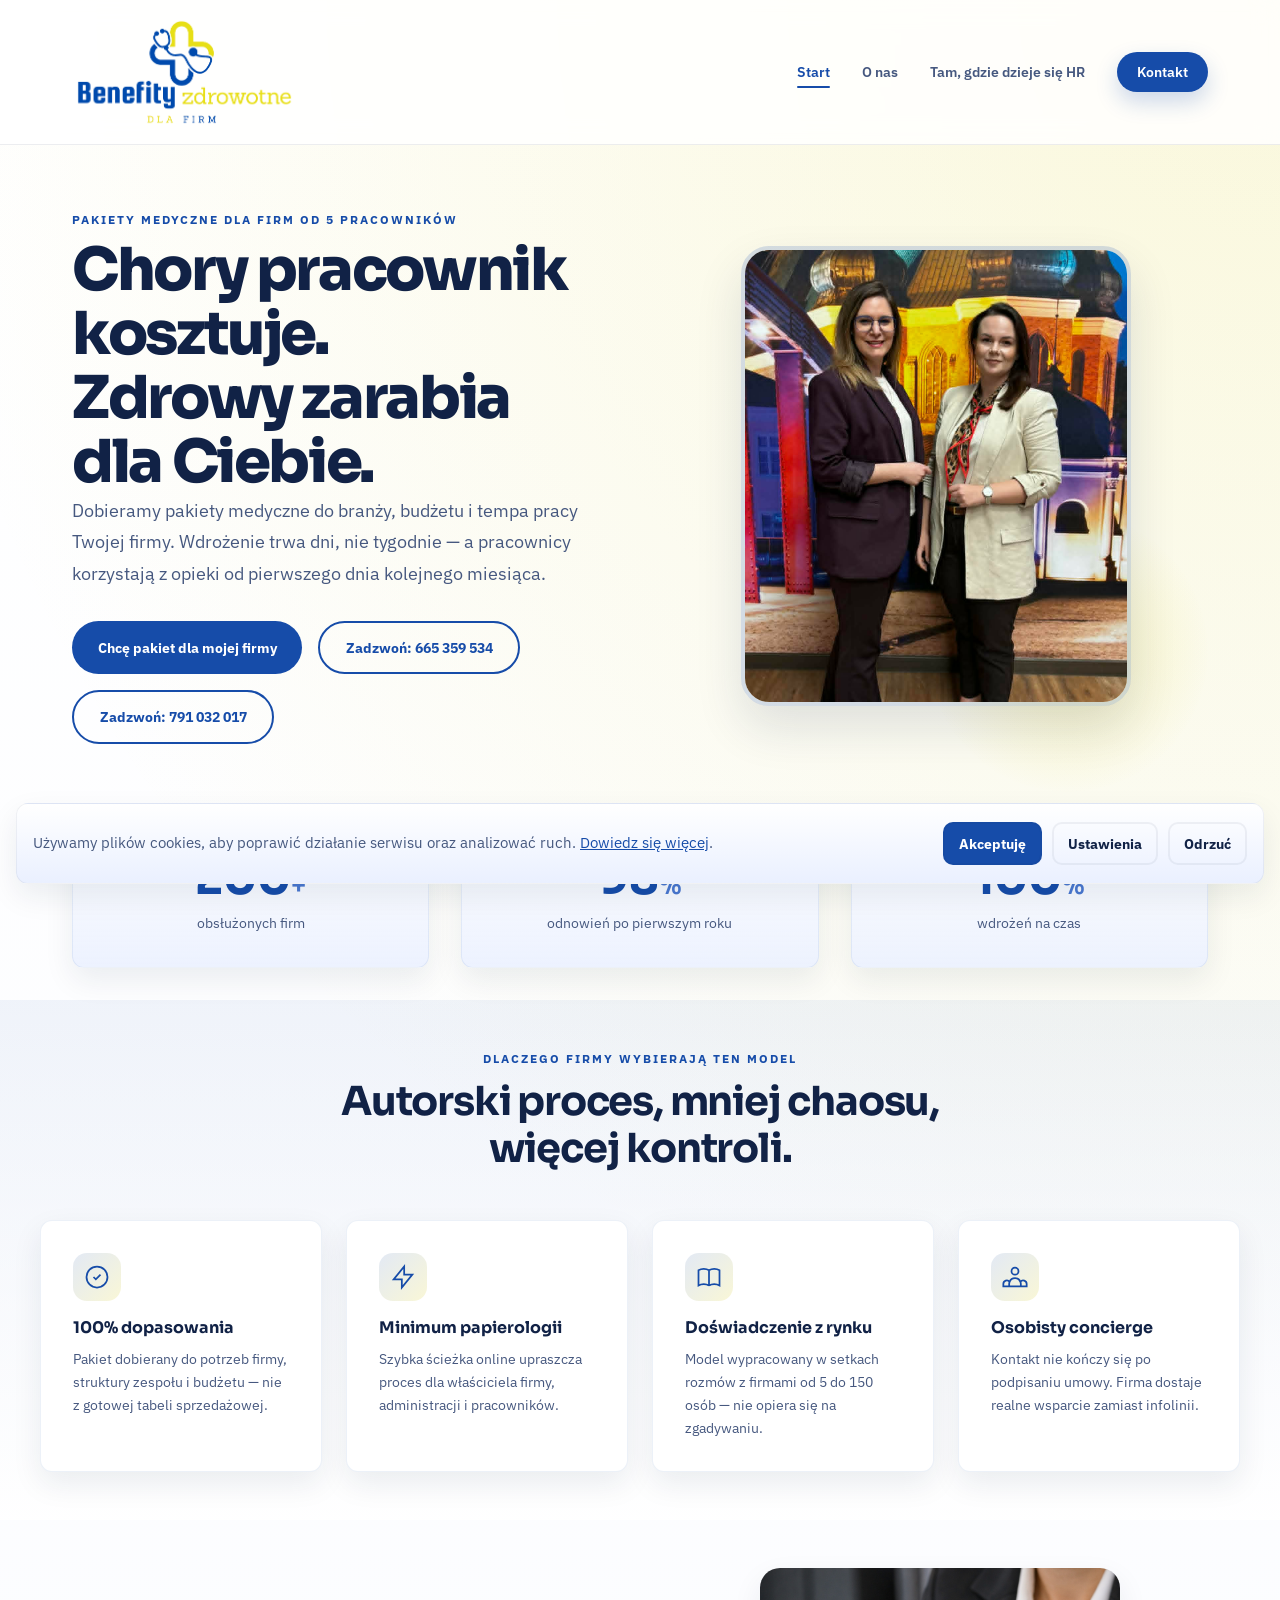
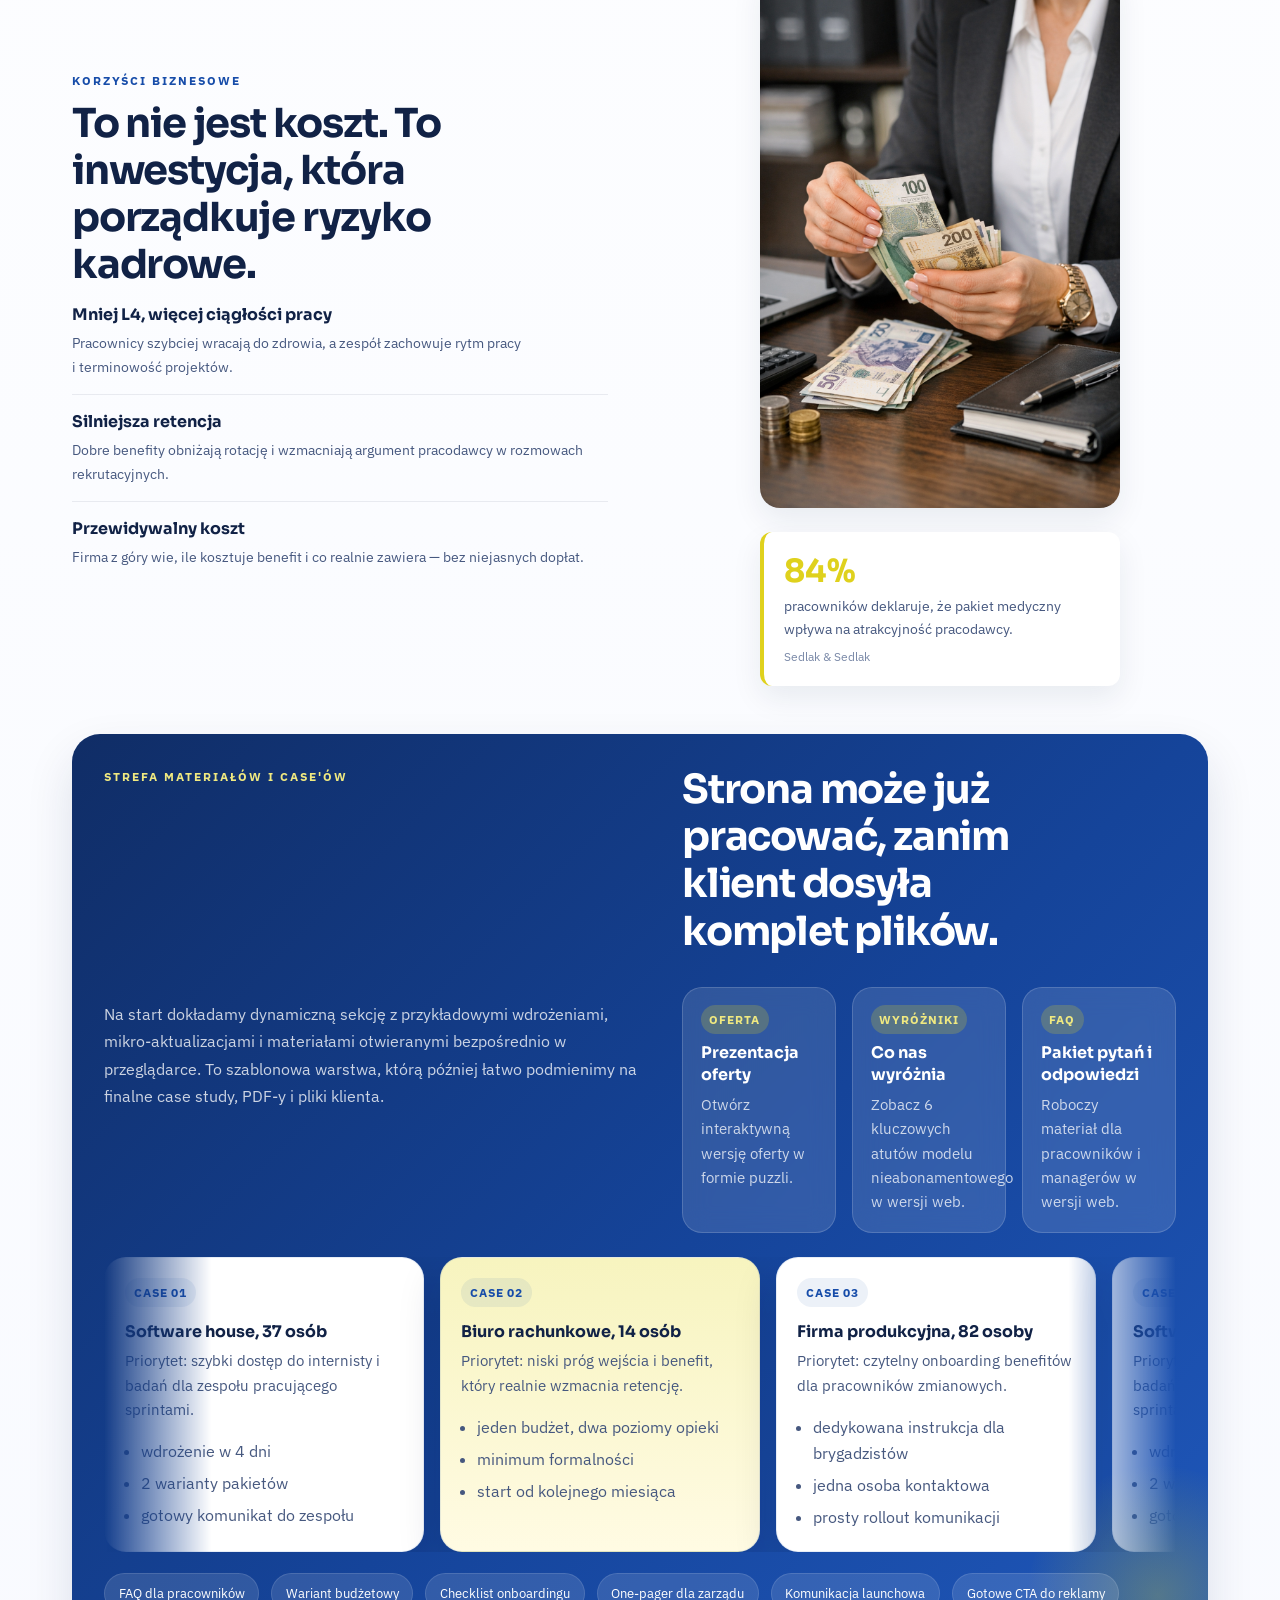
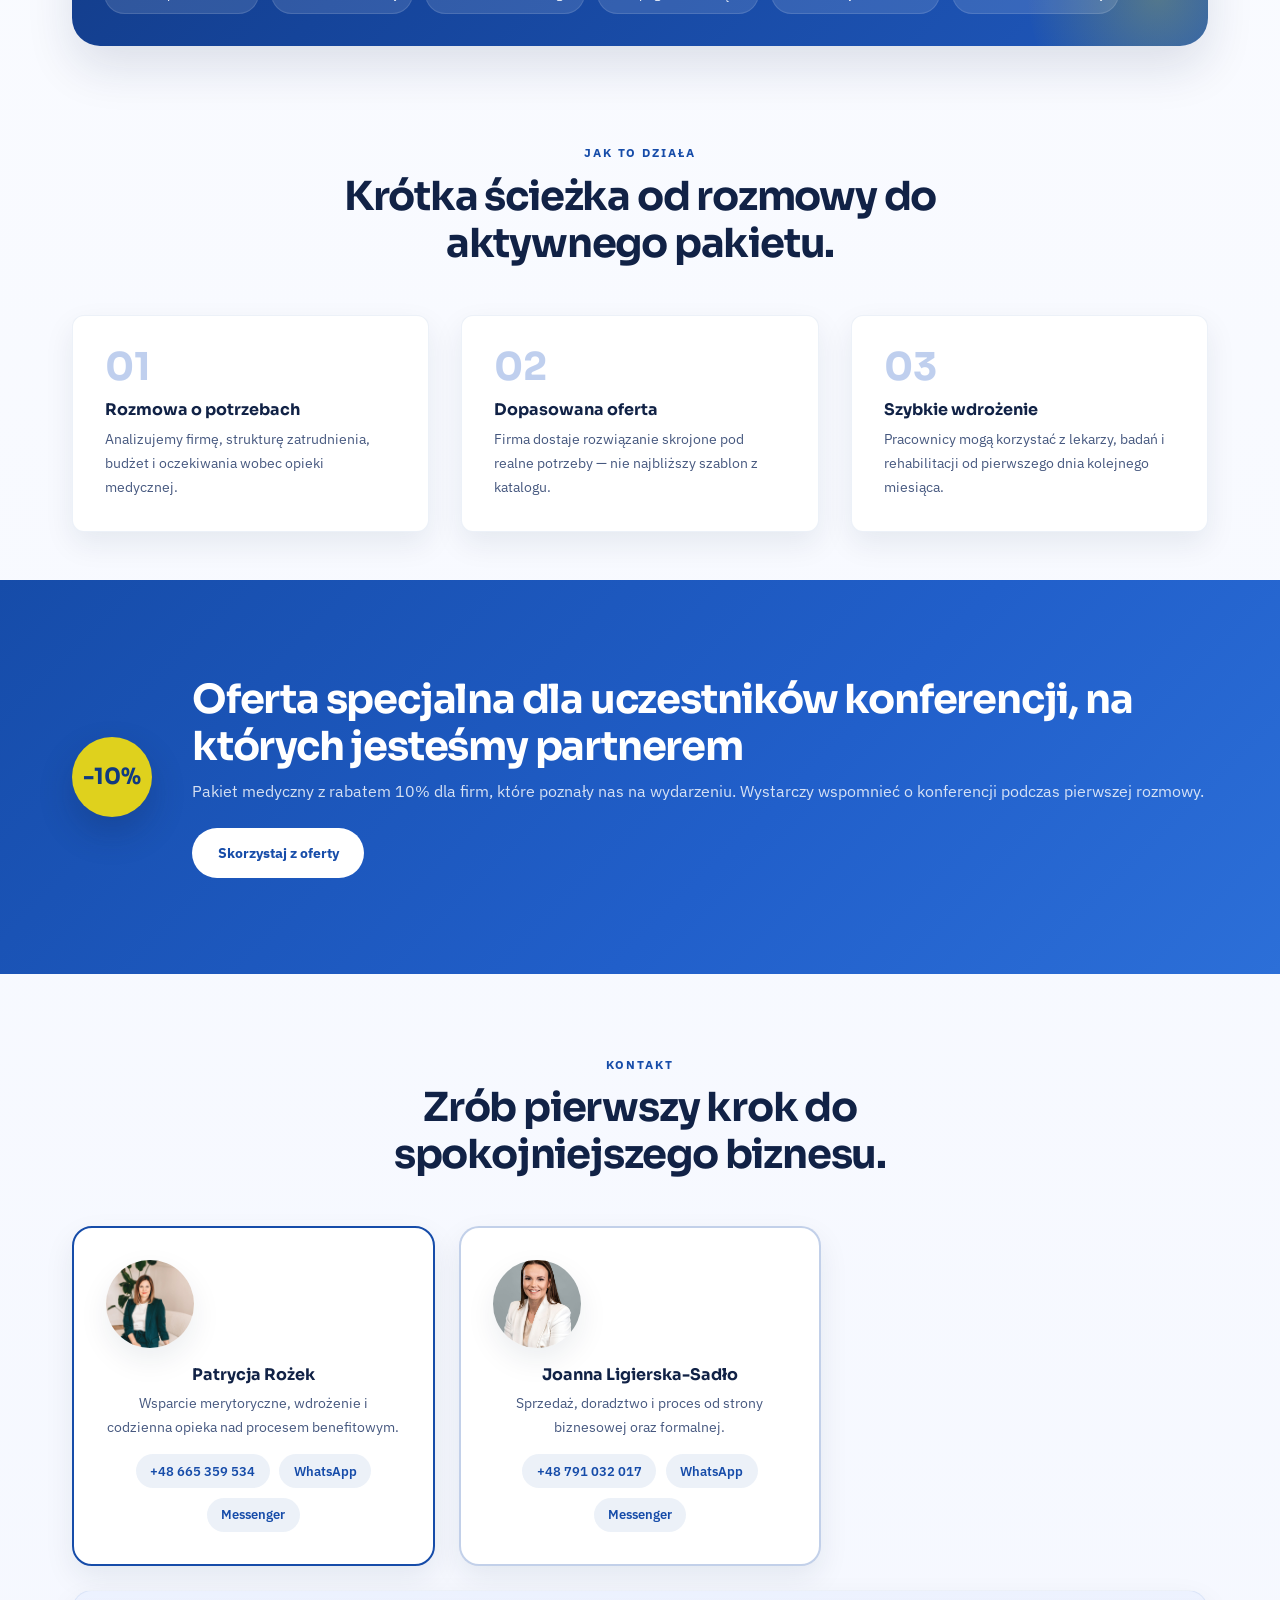
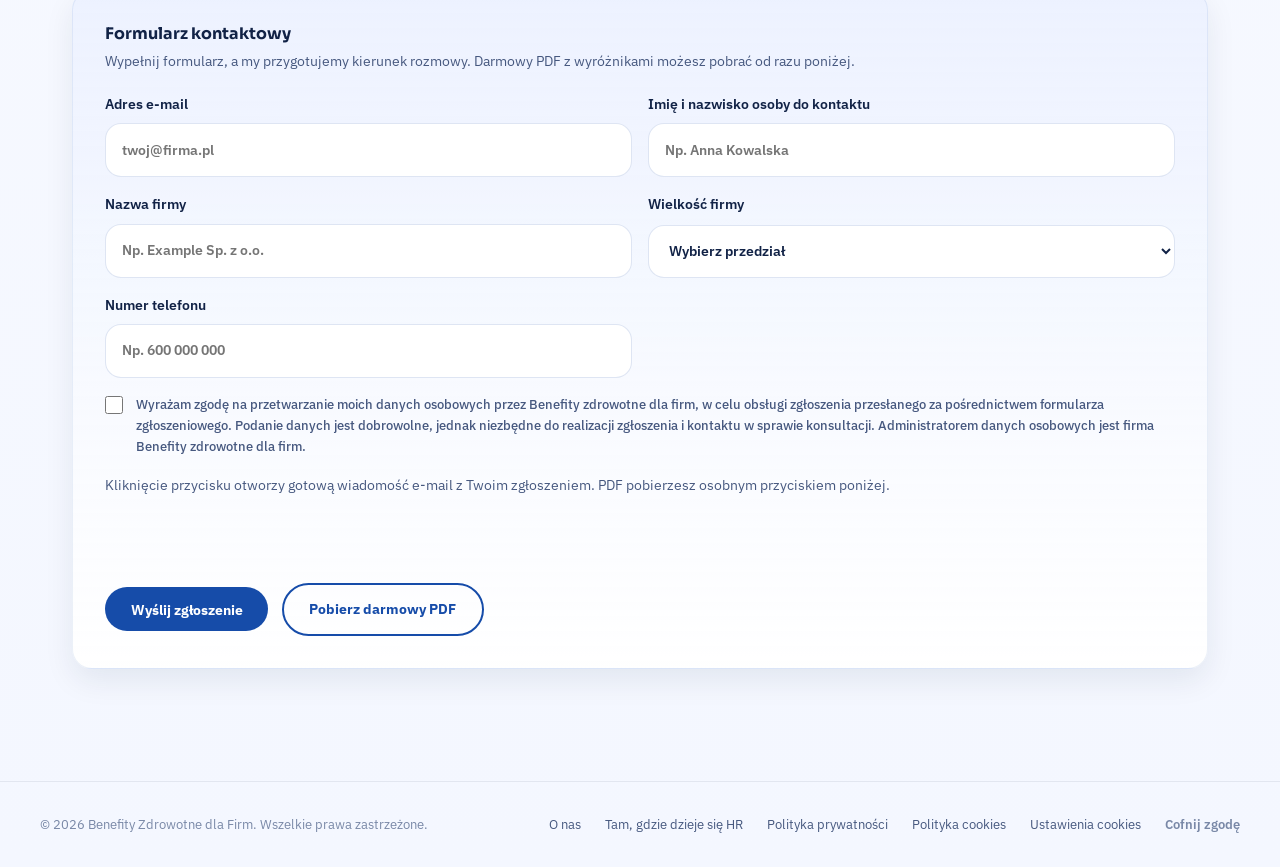
==== commit 7addcab4: "Przywroc osobne podstrony materialow" ====
--- a/index.html
+++ b/index.html
@@ -114,14 +114,14 @@
           <p class="living-lead">Na start dokładamy dynamiczną sekcję z przykładowymi wdrożeniami, mikro-aktualizacjami i materiałami otwieranymi bezpośrednio w przeglądarce. To szablonowa warstwa, którą później łatwo podmienimy na finalne case study, PDF-y i pliki klienta.</p>
           <div class="download-grid">
             <a class="download-card" href="material-prezentacja.html">
-              <span class="download-kicker">PDF</span>
+              <span class="download-kicker">Oferta</span>
               <strong>Prezentacja oferty</strong>
-              <span>Otwórz podgląd materiału bez wychodzenia z serwisu.</span>
+              <span>Otwórz interaktywną wersję oferty w formie puzzli.</span>
             </a>
             <a class="download-card" href="downloads/checklista-wdrozenia.html">
-              <span class="download-kicker">Starter</span>
-              <strong>Checklista wdrożenia</strong>
-              <span>Szablon kroków dla HR i właściciela firmy, otwierany w przeglądarce.</span>
+              <span class="download-kicker">Wyróżniki</span>
+              <strong>Co nas wyróżnia</strong>
+              <span>Zobacz 6 kluczowych atutów modelu nieabonamentowego w wersji web.</span>
             </a>
             <a class="download-card" href="downloads/faq-benefitowe.html">
               <span class="download-kicker">FAQ</span>
@@ -205,124 +205,6 @@
       </div>
     </section>
 
-    <section class="section puzzle-offer reveal" aria-labelledby="puzzle-offer-title">
-      <div class="section-header puzzle-offer-header">
-        <p class="overline">Oferta</p>
-        <h2 id="puzzle-offer-title">Cztery elementy, które składają się na dobrze działającą firmę.</h2>
-        <p class="puzzle-lead">Najważniejszy wyróżnik to model nieabonamentowy: pieniądze idą za pacjentem, więc placówkom zależy na sprawnym organizowaniu wizyt i realnym standardzie obsługi. Najedź lub kliknij każdy element, żeby zobaczyć, co dokładnie wnosi do firmy.</p>
-      </div>
-      <div class="puzzle-wrap">
-        <div class="puzzle-grid" aria-label="Cztery filary oferty dla firmy">
-
-          <article class="puzzle-piece puzzle-piece--1" tabindex="0">
-            <svg class="puzzle-piece__bg" viewBox="-60 -60 600 560" xmlns="http://www.w3.org/2000/svg" aria-hidden="true" focusable="false">
-              <defs>
-                <linearGradient id="g1" x1="0" y1="0" x2="1" y2="1">
-                  <stop offset="0%" stop-color="#d4e6ff"/>
-                  <stop offset="100%" stop-color="#a0bfff"/>
-                </linearGradient>
-                <filter id="sh1">
-                  <feDropShadow dx="0" dy="4" stdDeviation="8" flood-opacity=".18"/>
-                </filter>
-              </defs>
-              <path filter="url(#sh1)" d="M0,0 L480,0 L480,154 C536,154 536,266 480,266 L480,420 L296,420 C296,476 184,476 184,420 L0,420 Z" fill="url(#g1)" stroke="rgba(22,76,169,.15)" stroke-width="1.2"/>
-            </svg>
-            <div class="puzzle-piece__body">
-              <span class="puzzle-piece__id">01</span>
-              <h3>Kluczowi pracownicy</h3>
-              <p class="puzzle-piece__summary">Dbasz o osoby, od których zależy tempo pracy i odpowiedzialność za wynik.</p>
-            </div>
-            <div class="puzzle-piece__overlay">
-              <div class="puzzle-piece__overlay-inner">
-                <p>Szybki dostęp do POZ, specjalistów, badań i e-wizyt pomaga ograniczać przestoje dokładnie tam, gdzie firma odczuwa je najmocniej.</p>
-              </div>
-            </div>
-          </article>
-
-          <article class="puzzle-piece puzzle-piece--2" tabindex="0">
-            <svg class="puzzle-piece__bg" viewBox="-60 -60 600 560" xmlns="http://www.w3.org/2000/svg" aria-hidden="true" focusable="false">
-              <defs>
-                <linearGradient id="g2" x1="0" y1="0" x2="1" y2="1">
-                  <stop offset="0%" stop-color="#fff8cc"/>
-                  <stop offset="100%" stop-color="#ffe050"/>
-                </linearGradient>
-                <filter id="sh2">
-                  <feDropShadow dx="0" dy="4" stdDeviation="8" flood-opacity=".18"/>
-                </filter>
-              </defs>
-              <path filter="url(#sh2)" d="M0,0 L480,0 L480,420 L296,420 C296,476 184,476 184,420 L0,420 L0,266 C56,266 56,154 0,154 Z" fill="url(#g2)" stroke="rgba(22,76,169,.15)" stroke-width="1.2"/>
-            </svg>
-            <div class="puzzle-piece__body">
-              <span class="puzzle-piece__id">02</span>
-              <h3>Czerwona teczka bezpiecznego pracownika</h3>
-              <p class="puzzle-piece__summary">Pakiet działa również po trudnych sytuacjach zdrowotnych i zdarzeniach nagłych.</p>
-            </div>
-            <div class="puzzle-piece__overlay">
-              <div class="puzzle-piece__overlay-inner">
-                <p>Rehabilitacja powypadkowa, organizacja pomocy po hospitalizacji i wsparcie przy bólu wzmacniają poczucie bezpieczeństwa całego zespołu.</p>
-              </div>
-            </div>
-          </article>
-
-          <article class="puzzle-piece puzzle-piece--3" tabindex="0">
-            <svg class="puzzle-piece__bg" viewBox="-60 -60 600 560" xmlns="http://www.w3.org/2000/svg" aria-hidden="true" focusable="false">
-              <defs>
-                <linearGradient id="g3" x1="0" y1="0" x2="1" y2="1">
-                  <stop offset="0%" stop-color="#ccf4e2"/>
-                  <stop offset="100%" stop-color="#84d4ab"/>
-                </linearGradient>
-                <filter id="sh3">
-                  <feDropShadow dx="0" dy="4" stdDeviation="8" flood-opacity=".18"/>
-                </filter>
-              </defs>
-              <path filter="url(#sh3)" d="M0,0 L184,0 C184,56 296,56 296,0 L480,0 L480,154 C536,154 536,266 480,266 L480,420 L0,420 Z" fill="url(#g3)" stroke="rgba(22,76,169,.15)" stroke-width="1.2"/>
-            </svg>
-            <div class="puzzle-piece__body">
-              <span class="puzzle-piece__id">03</span>
-              <h3>Zdrowie pracowników</h3>
-              <p class="puzzle-piece__summary">Liczy się wygoda korzystania, a nie sam zapis w ofercie benefitowej.</p>
-            </div>
-            <div class="puzzle-piece__overlay">
-              <div class="puzzle-piece__overlay-inner">
-                <p>Nielimitowany dostęp do specjalistów bez skierowania, POZ w 1 dzień roboczy, specjalista do 5 dni, e-recepty i e-zwolnienia online.</p>
-              </div>
-            </div>
-          </article>
-
-          <article class="puzzle-piece puzzle-piece--4" tabindex="0">
-            <svg class="puzzle-piece__bg" viewBox="-60 -60 600 560" xmlns="http://www.w3.org/2000/svg" aria-hidden="true" focusable="false">
-              <defs>
-                <linearGradient id="g4" x1="0" y1="0" x2="1" y2="1">
-                  <stop offset="0%" stop-color="#eae2ff"/>
-                  <stop offset="100%" stop-color="#bcaaff"/>
-                </linearGradient>
-                <filter id="sh4">
-                  <feDropShadow dx="0" dy="4" stdDeviation="8" flood-opacity=".18"/>
-                </filter>
-              </defs>
-              <path filter="url(#sh4)" d="M0,0 L184,0 C184,56 296,56 296,0 L480,0 L480,420 L0,420 L0,266 C56,266 56,154 0,154 Z" fill="url(#g4)" stroke="rgba(22,76,169,.15)" stroke-width="1.2"/>
-            </svg>
-            <div class="puzzle-piece__body">
-              <span class="puzzle-piece__id">04</span>
-              <h3>Zabezpieczenie interesów właściciela biznesu</h3>
-              <p class="puzzle-piece__summary">Masz przewidywalny koszt, doradcę i rozwiązanie dopasowane do realiów firmy.</p>
-            </div>
-            <div class="puzzle-piece__overlay">
-              <div class="puzzle-piece__overlay-inner">
-                <p>Ogólnopolski dostęp, zmiana pakietu w każdej chwili, refundacja z placówek spoza listy i bezpośrednie wsparcie doradcy przy wdrożeniu i deklaracjach.</p>
-              </div>
-            </div>
-          </article>
-
-        </div>
-        <div class="puzzle-meta">
-          <div class="puzzle-note">
-            <strong>Co dodatkowo wyróżnia ten model?</strong>
-            <p>Ogólnopolska sieć ponad 3400 placówek, możliwość włączenia wskazanej placówki, pełna obsługa wdrożenia i działania wellbeingowe, które zwiększają realne korzystanie z pakietu.</p>
-          </div>
-          <a class="btn btn-outline" href="#formularz">Sprawdź, jak złożyć pakiet dla Twojej firmy</a>
-        </div>
-      </div>
     </section>
 
     <section class="section process reveal">
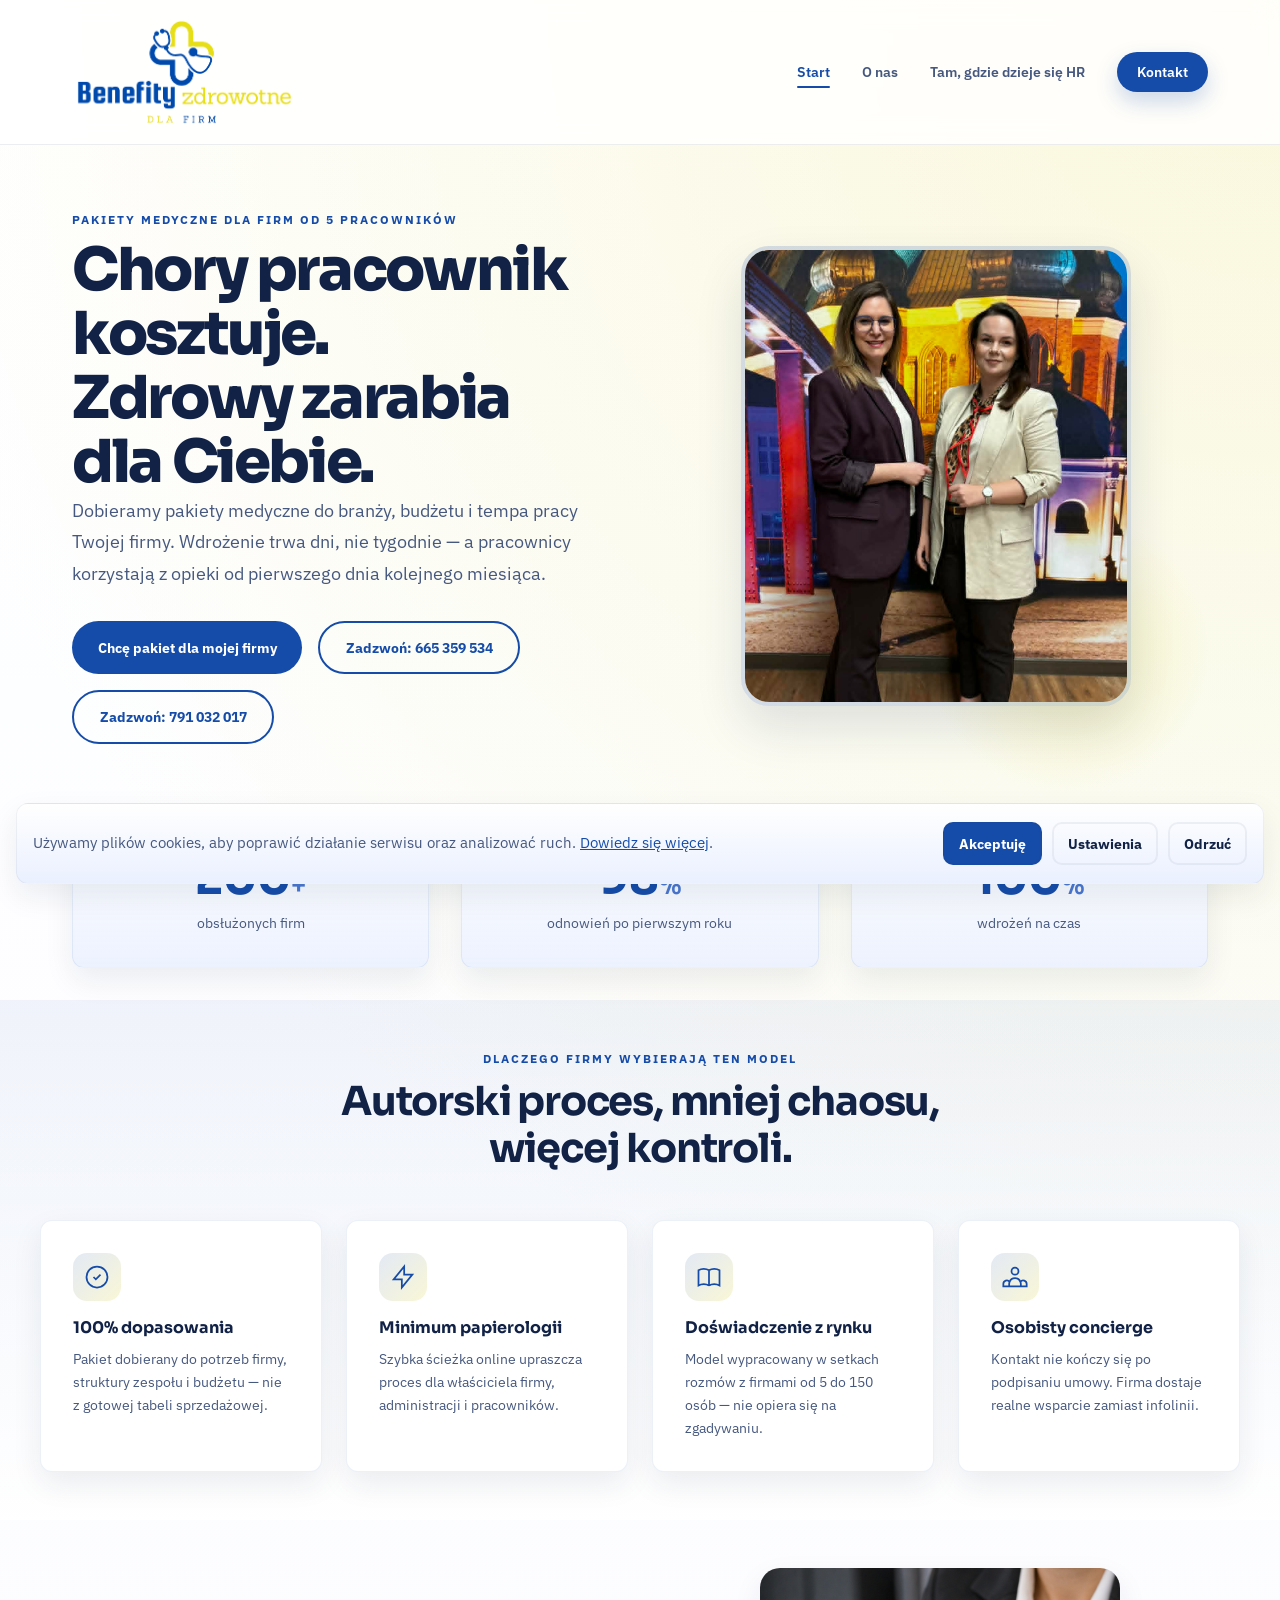
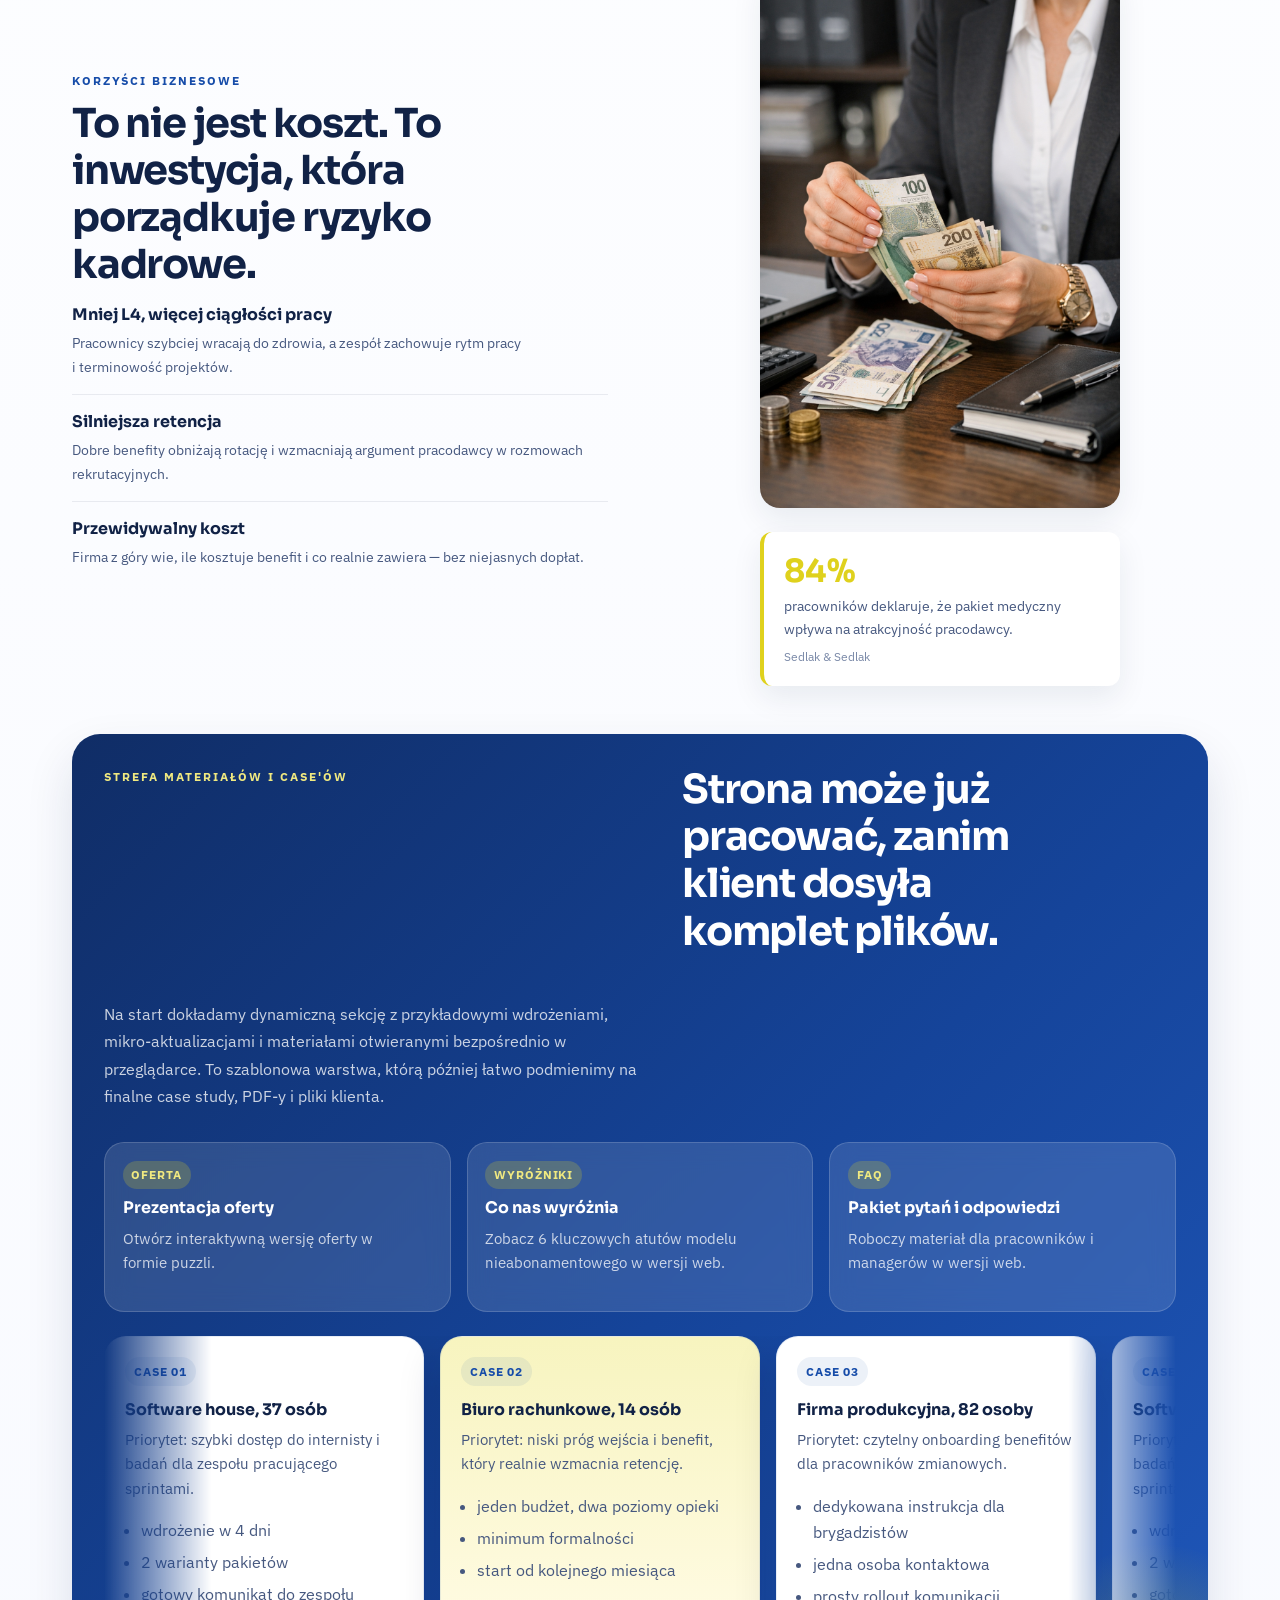
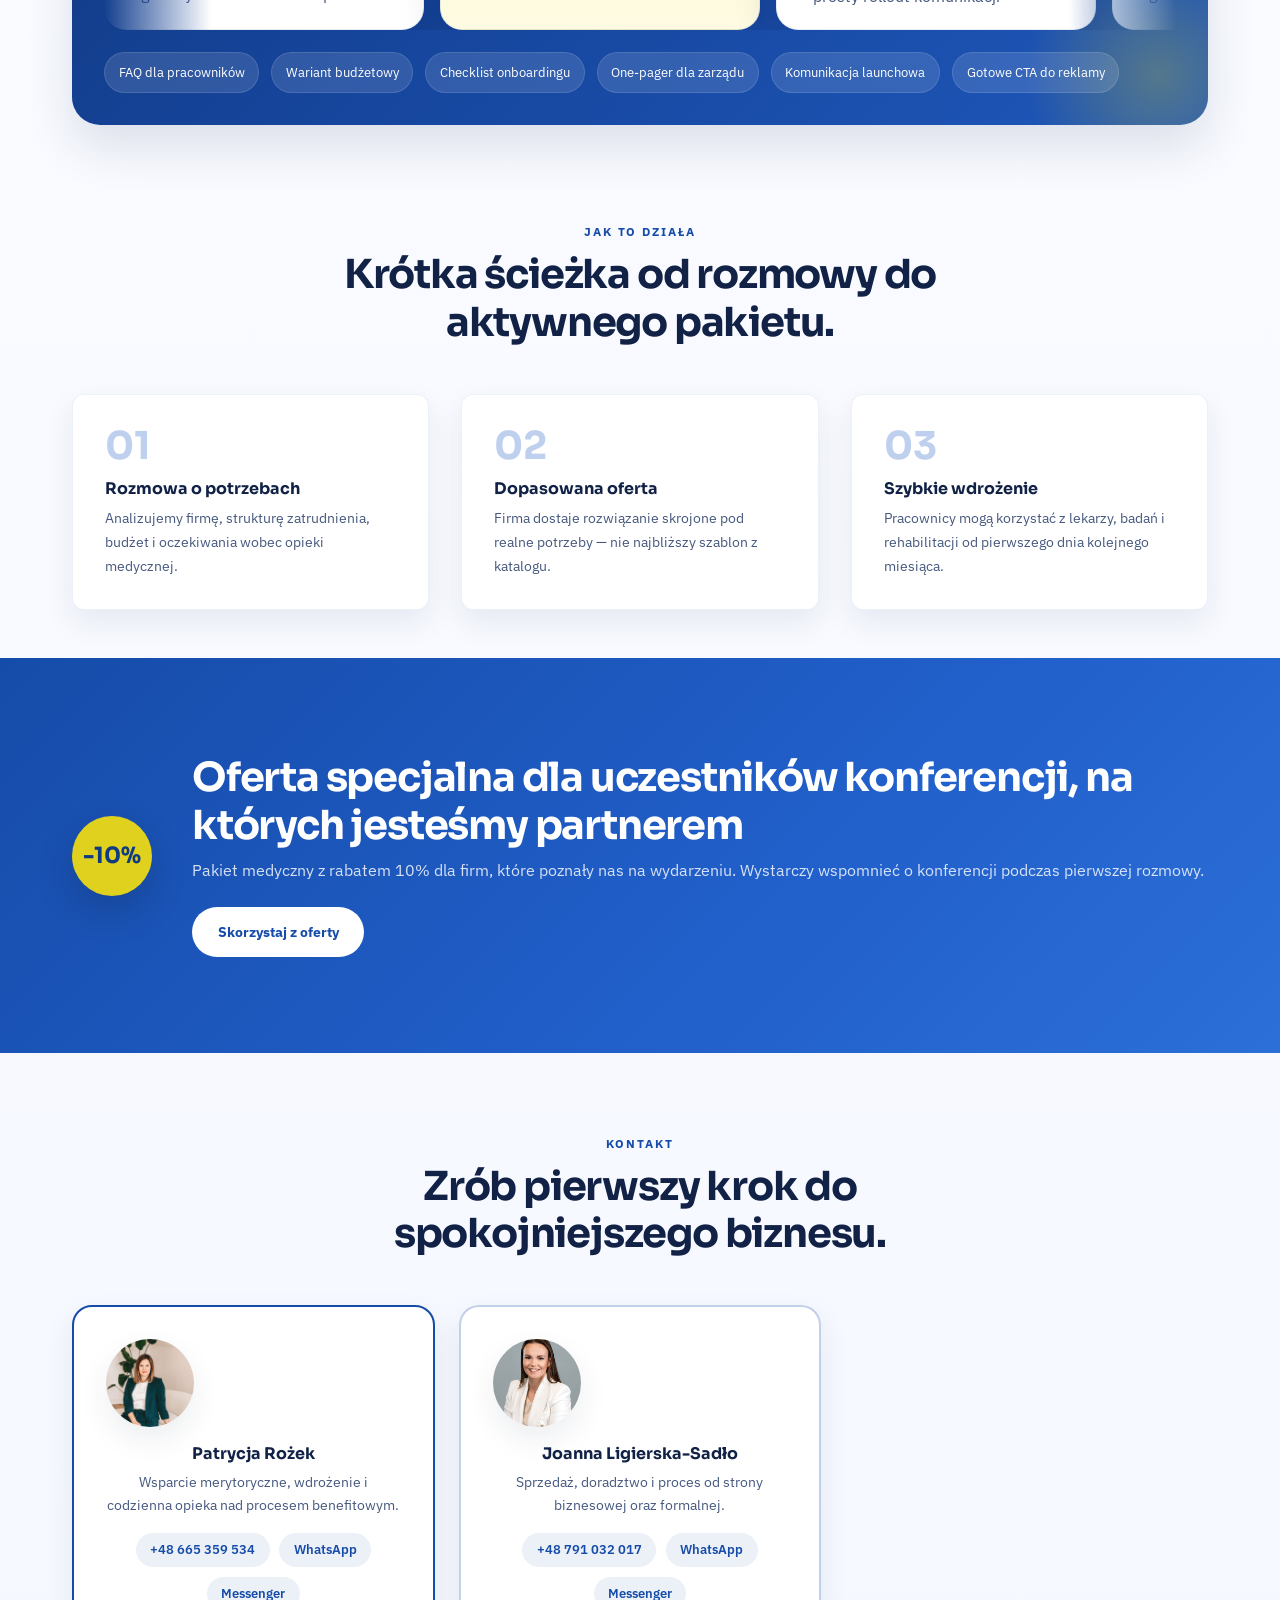
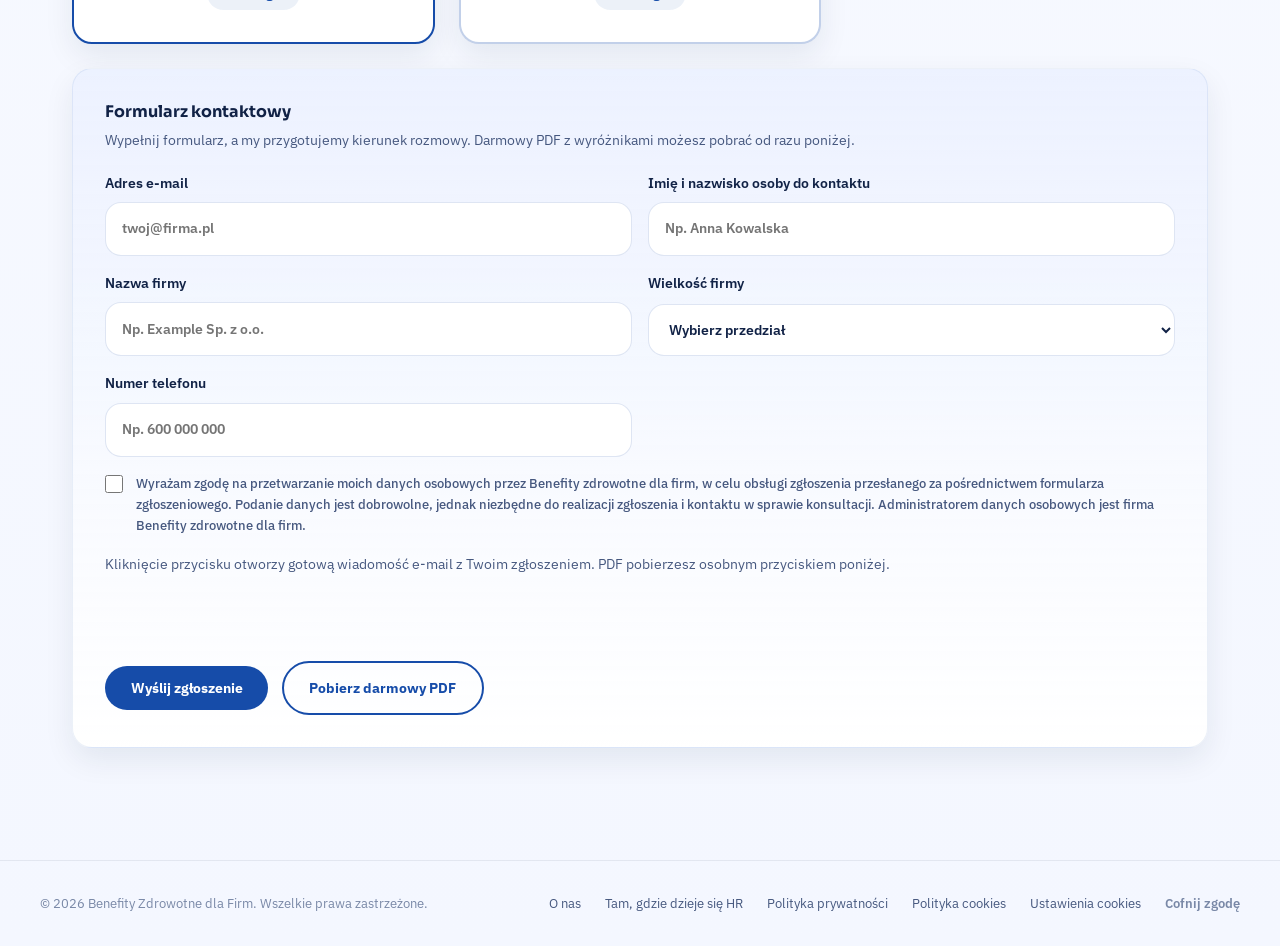
==== commit 8ad62c5c: "Refactor site structure and refresh materials PDF" ====
--- a/index.html
+++ b/index.html
@@ -9,8 +9,8 @@
   <link rel="preconnect" href="https://fonts.googleapis.com">
   <link rel="preconnect" href="https://fonts.gstatic.com" crossorigin>
   <link href="https://fonts.googleapis.com/css2?family=Sora:wght@400;500;600;700;800&family=IBM+Plex+Sans:wght@400;500;600;700&display=swap" rel="stylesheet">
-  <link rel="stylesheet" href="styles.css">
-  <link rel="stylesheet" href="assets/cookie-consent.css">
+  <link rel="stylesheet" href="styles/main.css">
+  <link rel="stylesheet" href="styles/cookie-consent.css">
 </head>
 <body>
   <a class="skip-link" href="#main-content">Przejdź do treści</a>
@@ -25,8 +25,8 @@
       </button>
       <nav class="site-nav" id="site-nav">
         <a href="index.html" class="active">Start</a>
-        <a href="o-nas.html">O nas</a>
-        <a href="tam-gdzie-dzieje-sie-hr.html">Tam, gdzie dzieje się HR</a>
+        <a href="pages/o-nas.html">O nas</a>
+        <a href="pages/tam-gdzie-dzieje-sie-hr.html">Tam, gdzie dzieje się HR</a>
         <a class="nav-cta" href="#kontakt">Kontakt</a>
       </nav>
     </div>
@@ -113,17 +113,17 @@
           <h2 id="living-section-title">Strona może już pracować, zanim klient dosyła komplet plików.</h2>
           <p class="living-lead">Na start dokładamy dynamiczną sekcję z przykładowymi wdrożeniami, mikro-aktualizacjami i materiałami otwieranymi bezpośrednio w przeglądarce. To szablonowa warstwa, którą później łatwo podmienimy na finalne case study, PDF-y i pliki klienta.</p>
           <div class="download-grid">
-            <a class="download-card" href="material-prezentacja.html">
+            <a class="download-card" href="pages/prezentacja-oferty.html">
               <span class="download-kicker">Oferta</span>
               <strong>Prezentacja oferty</strong>
               <span>Otwórz interaktywną wersję oferty w formie puzzli.</span>
             </a>
-            <a class="download-card" href="downloads/checklista-wdrozenia.html">
+            <a class="download-card" href="pages/co-nas-wyroznia.html">
               <span class="download-kicker">Wyróżniki</span>
               <strong>Co nas wyróżnia</strong>
               <span>Zobacz 6 kluczowych atutów modelu nieabonamentowego w wersji web.</span>
             </a>
-            <a class="download-card" href="downloads/faq-benefitowe.html">
+            <a class="download-card" href="pages/faq-benefitowe.html">
               <span class="download-kicker">FAQ</span>
               <strong>Pakiet pytań i odpowiedzi</strong>
               <span>Roboczy materiał dla pracowników i managerów w wersji web.</span>
@@ -306,17 +306,17 @@
     <div class="footer-inner">
       <p>&copy; 2026 Benefity Zdrowotne dla Firm. Wszelkie prawa zastrzeżone.</p>
       <nav>
-        <a href="o-nas.html">O nas</a>
-        <a href="tam-gdzie-dzieje-sie-hr.html">Tam, gdzie dzieje się HR</a>
-        <a href="polityka-prywatnosci.html">Polityka prywatności</a>
-        <a href="polityka-cookies.html">Polityka cookies</a>
+        <a href="pages/o-nas.html">O nas</a>
+        <a href="pages/tam-gdzie-dzieje-sie-hr.html">Tam, gdzie dzieje się HR</a>
+        <a href="pages/polityka-prywatnosci.html">Polityka prywatności</a>
+        <a href="pages/polityka-cookies.html">Polityka cookies</a>
         <a href="#" id="bzdf-change-settings">Ustawienia cookies</a>
         <a href="#" id="bzdf-revoke-consent">Cofnij zgodę</a>
       </nav>
     </div>
   </footer>
 
-  <script src="assets/cookie-consent.js"></script>
-  <script src="script.js"></script>
+  <script src="js/cookie-consent.js"></script>
+  <script src="js/main.js"></script>
 </body>
 </html>
--- a/styles/main.css
+++ b/styles/main.css
@@ -0,0 +1,472 @@
+/* ── Executive Care — Design System ───────────────────── */
+:root {
+  --brand:   #164ca9;
+  --brand-d: #103a81;
+  --brand-l: #4a78d0;
+  --accent:  #dfd11d;
+  --accent-l:#f0e980;
+  --bg:      #f4f7ff;
+  --bg-card: #ffffff;
+  --surface: #eaf0ff;
+  --ink:     #112246;
+  --ink-mid: #46587f;
+  --ink-soft:#7988a7;
+  --radius:  12px;
+  --radius-lg:20px;
+  --shadow:  0 12px 30px rgba(17,34,70,.08);
+  --shadow-lg:0 22px 48px rgba(17,34,70,.12);
+  --font-head:'Sora', sans-serif;
+  --font-body:'IBM Plex Sans', sans-serif;
+  --ease: cubic-bezier(.22,1,.36,1);
+  --max-w: 1200px;
+}
+/* Skip link for accessibility */
+.skip-link{position:fixed;left:50%;top:1rem;transform:translate(-50%, -120%);background:rgba(22,76,169,.96);color:#fff;padding:.85rem 1.3rem;border-radius:999px;z-index:9999;box-shadow:var(--shadow);opacity:0;visibility:hidden;transition:transform .2s ease,opacity .2s ease,visibility .2s ease;pointer-events:none;font-weight:600;letter-spacing:.01em;}
+.skip-link:focus-visible, .skip-link:focus{transform:translate(-50%, 0);opacity:1;visibility:visible;pointer-events:auto;}
+
+/* Policy pages: slightly smaller hero and tighter spacing to match subpage layout */
+.page-hero{max-width:var(--max-w);margin:0 auto;padding:3rem 2rem 1.75rem;text-align:center;}
+.page-hero h1{font-size:clamp(2rem,4vw,2.8rem);margin-bottom:.6rem;letter-spacing:-.03em;}
+.page-hero .hero-lead{font-size:0.98rem;color:var(--ink-mid);max-width:640px;margin:0 auto;}
+.policy-content{max-width:var(--max-w);margin:0 auto 3rem;padding:0 2rem;}
+.policy-card{background:#fff;border-radius:28px;box-shadow:var(--shadow-lg);border:1px solid rgba(17,34,70,.07);overflow:hidden;}
+.policy-card .section{padding:2rem 2rem;}
+.policy-card .section + .section{border-top:1px solid rgba(17,34,70,.08);}
+.policy-card h2{font-family:var(--font-head);font-size:clamp(1.35rem,2vw,1.8rem);margin-top:0;color:var(--ink);line-height:1.2;}
+.policy-card h3{font-family:var(--font-head);font-size:0.98rem;color:var(--ink);margin-top:1.4rem;}
+.policy-card p, .policy-card li, .policy-card dt, .policy-card dd{font-size:0.98rem;color:var(--ink-mid);line-height:1.9;}
+.policy-card ul, .policy-card ol{margin:1rem 0 1rem 1.4rem;}
+.policy-card li{margin-bottom:0.75rem;}
+.policy-card strong{color:var(--ink);}
+.policy-card a{color:var(--brand);text-decoration:none;border-bottom:1px dashed rgba(22,76,169,.3);}
+.policy-card a:hover,.policy-card a:focus-visible{color:var(--brand-d);}
+.policy-card .policy-note{background:rgba(223,209,29,.12);border:1px solid rgba(223,209,29,.24);border-radius:18px;padding:1.5rem 1.75rem;margin-top:2rem;color:var(--ink);}
+.policy-card .policy-note strong{color:var(--brand-d);}
+.policy-card .section h2{margin-bottom:0.85rem;}
+.policy-card .section h3{margin-bottom:0.65rem;}
+.footer-inner nav a#bzdf-revoke-consent{color:var(--ink-soft);font-weight:600}
+*,*::before,*::after{box-sizing:border-box;margin:0;padding:0;}
+html{scroll-behavior:smooth;font-size:16px;}
+body{font-family:var(--font-body);color:var(--ink);background:radial-gradient(circle at top right, rgba(223,209,29,.16), transparent 24%),linear-gradient(180deg, #ffffff 0%, var(--bg) 100%);line-height:1.65;-webkit-font-smoothing:antialiased;overflow-x:hidden;}
+img{display:block;max-width:100%;}
+
+/* ── Reveal Animations ───────────────────────── */
+.reveal{opacity:0;transform:translateY(32px);transition:opacity .7s var(--ease),transform .7s var(--ease);}
+.reveal.is-visible{opacity:1;transform:none;}
+.reveal-delay-1{transition-delay:.15s;}
+.reveal-delay-2{transition-delay:.3s;}
+
+/* ── Header ──────────────────────────────────── */
+.site-header{position:sticky;top:0;z-index:100;background:rgba(255,255,255,.84);backdrop-filter:blur(12px);border-bottom:1px solid rgba(17,34,70,.08);transition:transform .35s ease;}
+.site-header.is-scrolled{box-shadow:0 12px 28px rgba(17,34,70,.12);}
+.site-header.is-hidden{transform:translateY(-100%);}
+.header-inner{display:flex;align-items:center;max-width:var(--max-w);margin:0 auto;padding:.95rem 2rem;gap:2rem;}
+.brand{flex-shrink:0;text-decoration:none;}
+.logo-clip{display:block;width:clamp(180px,18vw,225px);height:auto;}
+.logo-clip img{display:block;width:100%;height:auto;margin:0;}
+.site-nav{display:flex;align-items:center;gap:2rem;margin-left:auto;padding-left:clamp(2rem,8vw,7rem);}
+.site-nav a{font-size:.875rem;font-weight:600;color:var(--ink-mid);text-decoration:none;position:relative;transition:color .25s;}
+.site-nav a::after{content:'';position:absolute;bottom:-4px;left:0;width:0;height:2px;background:var(--brand);border-radius:1px;transition:width .3s var(--ease);}
+.site-nav a:hover,.site-nav a.active{color:var(--brand);}
+.site-nav a:hover::after,.site-nav a.active::after{width:100%;}
+.nav-cta{background:var(--brand);color:#fff!important;padding:.55rem 1.25rem;border-radius:999px;transition:background .25s,transform .2s!important;box-shadow:0 10px 22px rgba(22,76,169,.22);}
+.nav-cta::after{display:none!important;}
+.nav-cta:hover{background:var(--brand-d);transform:translateY(-1px);}
+
+/* Mobile nav toggle */
+.nav-toggle{display:none;background:none;border:none;cursor:pointer;width:32px;height:24px;position:relative;flex-shrink:0;}
+.nav-toggle span{display:block;position:absolute;left:0;width:100%;height:2px;background:var(--ink);border-radius:2px;transition:all .3s var(--ease);}
+.nav-toggle span:nth-child(1){top:0;}
+.nav-toggle span:nth-child(2){top:50%;transform:translateY(-50%);}
+.nav-toggle span:nth-child(3){bottom:0;}
+.nav-toggle.is-open span:nth-child(1){transform:translateY(11px) rotate(45deg);}
+.nav-toggle.is-open span:nth-child(2){opacity:0;}
+.nav-toggle.is-open span:nth-child(3){transform:translateY(-11px) rotate(-45deg);}
+
+/* ── Buttons ─────────────────────────────────── */
+.btn{display:inline-flex;align-items:center;gap:.5rem;font-family:var(--font-body);font-weight:700;font-size:.9rem;text-decoration:none;border-radius:999px;padding:.8rem 1.6rem;transition:all .3s var(--ease);cursor:pointer;border:none;}
+.btn-primary{background:var(--brand);color:#fff;}
+.btn-primary:hover{background:var(--brand-d);transform:translateY(-2px);box-shadow:0 10px 24px rgba(22,76,169,.24);}
+.btn-outline{background:transparent;color:var(--brand);border:2px solid var(--brand);}
+.btn-outline:hover{background:var(--brand);color:#fff;transform:translateY(-2px);}
+
+/* ── Typography ──────────────────────────────── */
+.overline{font-size:.78rem;font-weight:700;text-transform:uppercase;letter-spacing:.16em;color:var(--brand);margin-bottom:.6rem;}
+h1{font-family:var(--font-head);font-weight:800;font-size:clamp(2.2rem,5vw,3.7rem);line-height:1.08;letter-spacing:-.04em;color:var(--ink);}
+h2{font-family:var(--font-head);font-weight:700;font-size:clamp(1.6rem,3.5vw,2.5rem);line-height:1.18;letter-spacing:-.03em;}
+h3{font-family:var(--font-head);font-weight:700;font-size:1rem;line-height:1.35;}
+.hero-lead{font-size:1.15rem;color:var(--ink-mid);max-width:540px;line-height:1.7;}
+
+/* ── Section base ────────────────────────────── */
+.section{max-width:var(--max-w);margin:0 auto;padding:3rem 2rem;}
+.section--surface{background:linear-gradient(180deg, rgba(22,76,169,.06) 0%, rgba(255,255,255,.9) 100%);max-width:100%;}.section--surface > *{max-width:var(--max-w);margin-left:auto;margin-right:auto;}
+.section-header{text-align:center;max-width:640px;margin:0 auto 3rem;}
+.section-header h2{margin-top:.5rem;}
+
+/* ── Hero ────────────────────────────────────── */
+.hero{position:relative;display:grid;grid-template-columns:1fr 1fr;gap:3rem;align-items:center;max-width:var(--max-w);margin:0 auto;padding:4rem 2rem 3rem;}
+.hero::before{content:'';position:absolute;inset:auto 2rem 0 auto;width:280px;height:280px;border-radius:50%;background:radial-gradient(circle, rgba(223,209,29,.22) 0%, rgba(223,209,29,0) 72%);pointer-events:none;}
+.hero-actions{display:flex;flex-wrap:wrap;gap:1rem;margin-top:2rem;}
+.hero-images{position:relative;display:flex;gap:1rem;justify-content:flex-end;}
+.hero-img-main{width:55%;border-radius:var(--radius-lg);object-fit:cover;box-shadow:var(--shadow-lg);border:4px solid rgba(22,76,169,.22);}
+.hero-img-accent{width:40%;border-radius:var(--radius-lg);object-fit:cover;box-shadow:var(--shadow);margin-top:2.5rem;border:4px solid rgba(223,209,29,.4);}
+.hero-images--single{justify-content:center;}
+.hero-img-single{width:min(100%, 390px);max-height:460px;border-radius:28px;object-fit:cover;box-shadow:var(--shadow-lg);border:4px solid rgba(22,76,169,.18);}
+
+/* ── Page hero (subpages) ────────────────────── */
+.page-hero{max-width:var(--max-w);margin:0 auto;padding:4rem 2rem 2rem;text-align:center;}
+.page-hero .hero-lead{margin:1rem auto 0;max-width:640px;}
+.page-hero-copy{display:grid;gap:1rem;max-width:880px;margin:1.2rem auto 0;}
+.page-hero-copy .hero-lead{max-width:760px;margin:0 auto;}
+
+/* ── Metrics ─────────────────────────────────── */
+.metrics{max-width:var(--max-w);margin:0 auto;padding:2rem 2rem;}
+.metrics-grid{display:grid;grid-template-columns:repeat(auto-fit,minmax(180px,1fr));gap:2rem;text-align:center;}
+.metric{padding:2rem 1rem;background:linear-gradient(180deg, rgba(255,255,255,.98) 0%, rgba(234,240,255,.88) 100%);border-radius:var(--radius);box-shadow:var(--shadow);border:1px solid rgba(22,76,169,.08);transition:transform .3s var(--ease),box-shadow .3s var(--ease);}
+.metric:hover{transform:translateY(-4px);box-shadow:var(--shadow-lg);}
+.metric-value{font-family:var(--font-head);font-size:2.8rem;font-weight:700;color:var(--brand);line-height:1;}
+.metric-plus{font-family:var(--font-head);font-size:1.6rem;font-weight:600;color:var(--brand-l);}
+.metric p{font-size:.85rem;color:var(--ink-mid);margin-top:.4rem;}
+
+/* ── Cards ───────────────────────────────────── */
+.cards{display:grid;gap:1.5rem;}
+.cards-3{grid-template-columns:repeat(auto-fit,minmax(260px,1fr));}
+.cards-4{grid-template-columns:repeat(auto-fit,minmax(240px,1fr));}
+.card{background:var(--bg-card);border-radius:var(--radius);padding:2rem;box-shadow:var(--shadow);border:1px solid rgba(22,76,169,.08);transition:transform .3s var(--ease),box-shadow .3s var(--ease);}
+.card:hover{transform:translateY(-4px);box-shadow:var(--shadow-lg);}
+.card-icon{width:48px;height:48px;display:flex;align-items:center;justify-content:center;background:linear-gradient(135deg, rgba(22,76,169,.12), rgba(223,209,29,.18));border-radius:14px;margin-bottom:1rem;color:var(--brand);}
+.card h3{margin-bottom:.5rem;}
+.card p{font-size:.9rem;color:var(--ink-mid);line-height:1.6;}
+
+/* ── Benefits (split layout) ─────────────────── */
+.benefits-layout{display:grid;grid-template-columns:1fr 1fr;gap:4rem;align-items:center;}
+.benefits-list article{padding:1rem 0;border-bottom:1px solid rgba(17,34,70,.08);}
+.benefits-list article:last-child{border:none;}
+.benefits-list h3{margin-bottom:.3rem;color:var(--ink);}
+.benefits-list p{font-size:.9rem;color:var(--ink-mid);}
+.benefits-visual{display:flex;flex-direction:column;align-items:center;}
+.benefits-visual img{width:min(100%, 360px);border-radius:var(--radius-lg);box-shadow:var(--shadow);}
+.stat-badge{margin-top:1.5rem;padding:1.25rem;background:var(--bg-card);border-radius:var(--radius);border-left:4px solid var(--accent);font-size:.9rem;color:var(--ink-mid);line-height:1.6;box-shadow:var(--shadow);}
+.benefits-visual .stat-badge{width:min(100%, 360px);}
+.stat-badge strong{display:block;font-size:2rem;font-family:var(--font-head);color:var(--accent);line-height:1.2;margin-bottom:.25rem;}
+.stat-badge cite{display:block;font-style:normal;font-size:.75rem;color:var(--ink-soft);margin-top:.4rem;}
+
+/* ── Process steps ───────────────────────────── */
+.steps{display:grid;grid-template-columns:repeat(auto-fit,minmax(260px,1fr));gap:2rem;counter-reset:step;}
+.step{position:relative;padding:2rem;background:var(--bg-card);border-radius:var(--radius);box-shadow:var(--shadow);border:1px solid rgba(22,76,169,.08);transition:transform .3s var(--ease);}
+.step:hover{transform:translateY(-4px);}
+.step-num{font-family:var(--font-head);font-size:2.4rem;font-weight:700;color:var(--brand-l);opacity:.35;line-height:1;}
+.step h3{margin:.75rem 0 .4rem;}
+.step p{font-size:.9rem;color:var(--ink-mid);}
+
+/* ── Promo ───────────────────────────────────── */
+.promo{background:linear-gradient(135deg, var(--brand) 0%, #215fca 60%, #2c6fd8 100%);max-width:100%;border-radius:0;}
+.promo .promo-inner{max-width:var(--max-w);margin:0 auto;display:flex;align-items:center;gap:2.5rem;padding:3rem 2rem;}
+.promo-badge{flex-shrink:0;width:80px;height:80px;border-radius:50%;background:var(--accent);display:flex;align-items:center;justify-content:center;font-family:var(--font-head);font-weight:700;font-size:1.4rem;color:var(--brand-d);box-shadow:0 16px 34px rgba(17,34,70,.24);}
+.promo-copy h2{color:#fff;margin-bottom:.5rem;}
+.promo-copy p{color:rgba(255,255,255,.82);margin-bottom:1.5rem;}
+.promo .btn-primary{background:#fff;color:var(--brand);}
+.promo .btn-primary:hover{background:var(--accent-l);transform:translateY(-2px);}
+
+/* ── Living section ─────────────────────────── */
+.living-section{padding-top:0;}
+.living-shell{position:relative;overflow:hidden;padding:2rem;border-radius:28px;background:linear-gradient(135deg,#102d66 0%,#15449a 55%,#1f57ba 100%);box-shadow:var(--shadow-lg);}
+.living-shell::before{content:'';position:absolute;inset:auto -80px -80px auto;width:260px;height:260px;border-radius:50%;background:radial-gradient(circle,rgba(223,209,29,.28) 0%,rgba(223,209,29,0) 72%);pointer-events:none;}
+.living-copy{position:relative;z-index:1;display:grid;grid-template-columns:1.05fr .95fr;gap:2rem;align-items:start;}
+.living-copy .overline{color:var(--accent-l);}
+.living-copy h2{color:#fff;max-width:13ch;}
+.living-lead{color:rgba(255,255,255,.78);max-width:58ch;font-size:1rem;line-height:1.7;margin-top:.9rem;}
+.download-grid{display:grid;grid-template-columns:repeat(3,minmax(0,1fr));gap:1rem;grid-column:1 / -1;align-self:end;}
+.download-card{display:flex;flex-direction:column;gap:.5rem;min-height:170px;padding:1.1rem;border-radius:20px;background:rgba(255,255,255,.12);border:1px solid rgba(255,255,255,.16);text-decoration:none;color:#fff;backdrop-filter:blur(12px);transition:transform .3s var(--ease),background .3s var(--ease),border-color .3s var(--ease);}
+.download-card:hover{transform:translateY(-4px);background:rgba(255,255,255,.18);border-color:rgba(223,209,29,.5);}
+.download-card:focus-visible{outline:3px solid rgba(223,209,29,.8);outline-offset:4px;}
+.download-card strong{font-family:var(--font-head);font-size:1rem;line-height:1.35;overflow-wrap:anywhere;text-wrap:pretty;}
+.download-card span:last-child{color:rgba(255,255,255,.76);font-size:.92rem;overflow-wrap:anywhere;text-wrap:pretty;}
+.download-kicker{display:inline-flex;align-items:center;justify-content:center;width:max-content;padding:.3rem .55rem;border-radius:999px;background:rgba(223,209,29,.22);color:var(--accent-l);font-size:.72rem;font-weight:700;text-transform:uppercase;letter-spacing:.08em;}
+.case-marquee{position:relative;z-index:1;margin-top:1.5rem;overflow:hidden;mask-image:linear-gradient(to right,transparent 0,black 10%,black 90%,transparent 100%);}
+.case-track{display:flex;gap:1rem;width:max-content;animation:case-scroll 28s linear infinite;}
+.case-marquee:hover .case-track{animation-play-state:paused;}
+.case-card{width:320px;padding:1.25rem;border-radius:22px;background:#fff;color:var(--ink);box-shadow:0 18px 42px rgba(7,24,58,.18);border:1px solid rgba(22,76,169,.1);}
+.case-card--accent{background:linear-gradient(180deg,#f7f4bf 0%,#fffbe3 100%);}
+.case-type{display:inline-flex;align-items:center;justify-content:center;padding:.3rem .55rem;border-radius:999px;background:rgba(22,76,169,.08);color:var(--brand);font-size:.72rem;font-weight:700;letter-spacing:.08em;text-transform:uppercase;}
+.case-card h3{margin:.85rem 0 .45rem;}
+.case-card p{font-size:.92rem;color:var(--ink-mid);}
+.case-card ul{margin-top:1rem;padding-left:1rem;color:var(--ink-mid);}
+.case-card li+li{margin-top:.35rem;}
+.micro-badges{position:relative;z-index:1;display:flex;flex-wrap:wrap;gap:.75rem;margin-top:1.35rem;}
+.micro-badges span{display:inline-flex;align-items:center;padding:.55rem .85rem;border-radius:999px;background:rgba(255,255,255,.12);color:#fff;font-size:.82rem;border:1px solid rgba(255,255,255,.12);}
+@keyframes case-scroll{
+  from{transform:translateX(0);}
+  to{transform:translateX(calc(-50% - .5rem));}
+}
+
+/* ══════════════════════════════════════════════════
+   PUZZLE OFFER — real SVG interlocking puzzle shapes
+   Each article contains an inline SVG (viewBox -60 -60 600 560)
+   that draws the shaped fill. Content overlays the SVG.
+   ══════════════════════════════════════════════════ */
+.puzzle-offer{padding-top:1rem;scroll-margin-top:140px;}
+#materialy{scroll-margin-top:140px;}
+#materialy::before{
+  content:"";
+  display:block;
+  height:140px;
+  margin-top:-140px;
+  visibility:hidden;
+  pointer-events:none;
+}
+.puzzle-piece__body{
+  justify-content:center;
+}
+.puzzle-piece__overlay{
+  align-items:center;
+}
+#materialy::before{
+  content:"";
+  display:block;
+  height:120px;
+  margin-top:-120px;
+  visibility:hidden;
+  pointer-events:none;
+}
+.puzzle-offer-header{max-width:820px;}
+.puzzle-lead{font-size:1rem;color:var(--ink-mid);line-height:1.75;max-width:72ch;}
+.puzzle-wrap{display:grid;gap:2.5rem;}
+
+/* Grid */
+.puzzle-grid{
+  display:grid;
+  grid-template-columns:repeat(2,minmax(0,1fr));
+  gap:0;
+  width:min(980px,calc(100vw - 1rem));
+  margin:0 auto;
+  padding:1.9rem 2rem 2.1rem;
+  box-sizing:border-box;
+}
+
+/* Piece — the SVG defines its own height via aspect ratio of viewBox */
+.puzzle-piece{
+  position:relative;
+  /* height is driven by the SVG viewBox 600/560 ≈ 1.07 */
+  overflow:visible;
+  margin:0;
+  cursor:pointer;
+  transition:transform .32s cubic-bezier(.34,1.26,.64,1),
+             filter .28s ease;
+  z-index:1;
+}
+.puzzle-piece:hover,
+.puzzle-piece:focus{
+  transform:scale(1.02);
+  filter:drop-shadow(0 22px 50px rgba(17,34,70,.32));
+  z-index:10;
+  outline:none;
+}
+
+/* SVG — fills the article box and defines the puzzle shape */
+.puzzle-piece__bg{
+  display:block;
+  width:100%;
+  height:auto;
+}
+
+/* Content layer floats over SVG */
+.puzzle-piece__body{
+  position:absolute;
+  /* Keep text inside safe zone away from tabs/notches */
+  top:21%;left:17%;right:17%;bottom:19%;
+  padding:1.95rem 2.05rem 1.8rem;
+  box-sizing:border-box;
+  display:flex;
+  flex-direction:column;
+  align-items:center;
+  text-align:center;
+  pointer-events:none;
+  transition:opacity .22s ease,transform .28s ease;
+}
+.puzzle-piece:hover .puzzle-piece__body,
+.puzzle-piece:focus .puzzle-piece__body{opacity:.18;transform:translateY(5px) scale(.986);}
+.puzzle-piece__id{
+  display:inline-flex;align-items:center;justify-content:center;
+  width:42px;height:42px;border-radius:12px;
+  font-family:var(--font-head);font-weight:800;font-size:.83rem;
+  margin-bottom:.68rem;flex-shrink:0;
+  align-self:center;
+}
+.puzzle-piece--1 .puzzle-piece__id{background:rgba(22,76,169,.22);color:#0d3580;}
+.puzzle-piece--2 .puzzle-piece__id{background:rgba(150,110,0,.18);color:#7a5200;}
+.puzzle-piece--3 .puzzle-piece__id{background:rgba(18,110,60,.22);color:#0e5c30;}
+.puzzle-piece--4 .puzzle-piece__id{background:rgba(80,50,200,.20);color:#3d22a0;}
+
+.puzzle-piece h3{font-size:.98rem;font-weight:700;line-height:1.23;margin:0 0 .38rem;color:var(--ink);text-align:center;}
+.puzzle-piece__summary{font-size:.8rem;color:var(--ink-mid);line-height:1.55;margin:0;text-align:center;}
+
+/* Hover overlay */
+.puzzle-piece__overlay{
+  position:absolute;
+  top:21%;left:17%;right:17%;bottom:19%;
+  padding:1.95rem 2.05rem 1.8rem;
+  box-sizing:border-box;
+  display:flex;align-items:center;justify-content:center;
+  opacity:0;pointer-events:none;
+  transition:opacity .24s ease;
+}
+.puzzle-piece:hover .puzzle-piece__overlay,
+.puzzle-piece:focus .puzzle-piece__overlay{opacity:1;}
+.puzzle-piece__overlay-inner{
+  background:rgba(14,28,62,.92);
+  backdrop-filter:blur(8px);-webkit-backdrop-filter:blur(8px);
+  border-radius:16px;padding:1.15rem 1.25rem;width:100%;
+  box-shadow:0 18px 30px rgba(17,34,70,.26);
+  transform:translateY(10px) scale(.95);
+  transition:transform .28s cubic-bezier(.34,1.2,.64,1);
+}
+.puzzle-piece:hover .puzzle-piece__overlay-inner,
+.puzzle-piece:focus .puzzle-piece__overlay-inner{transform:translateY(0) scale(1);}
+.puzzle-piece__overlay-inner p{font-size:.92rem;color:rgba(255,255,255,.93);line-height:1.72;margin:0;}
+
+/* Footer */
+.puzzle-meta{display:grid;grid-template-columns:1fr auto;gap:1.25rem;align-items:center;max-width:min(980px,calc(100vw - 1rem));margin:0 auto;}
+.puzzle-note{padding:1.2rem 1.4rem;border-radius:20px;background:linear-gradient(160deg,rgba(255,255,255,.98),rgba(234,240,255,.9));border:1px solid rgba(22,76,169,.1);box-shadow:0 2px 12px rgba(17,34,70,.06);}
+.puzzle-note strong{display:block;font-size:.97rem;margin-bottom:.4rem;}
+.puzzle-note p{font-size:.94rem;color:var(--ink-mid);line-height:1.7;margin:0;}
+
+@media(max-width:700px){
+  .puzzle-grid{grid-template-columns:1fr;gap:1rem;max-width:620px;padding:.35rem 0 .5rem;}
+  .puzzle-piece__body{top:17%;left:13%;right:13%;bottom:14%;padding:1.45rem 1.5rem 1.35rem;}
+  .puzzle-piece__overlay{top:17%;left:13%;right:13%;bottom:14%;padding:1.45rem 1.5rem 1.35rem;}
+  .puzzle-piece__bg{border-radius:18px;}
+  .puzzle-meta{grid-template-columns:1fr;}
+}
+
+html{scroll-padding-top:140px;}
+
+/* ── Contact ─────────────────────────────────── */
+.contact{max-width:var(--max-w);margin:0 auto;padding:5rem 2rem;}
+.contact-grid{display:grid;grid-template-columns:repeat(auto-fit,minmax(280px,1fr));gap:1.5rem;margin-top:2rem;}
+.contact-card{background:var(--bg-card);border-radius:var(--radius-lg);padding:2rem;box-shadow:var(--shadow);border:1px solid rgba(22,76,169,.08);transition:transform .3s var(--ease);text-align:center;}
+.contact-card:hover{transform:translateY(-4px);}
+.contact-card--highlight{border:2px solid var(--brand);}
+.contact-card--secondary{border:2px solid rgba(22,76,169,.26);}
+.contact-avatar{width:88px;height:88px;border-radius:50%;object-fit:cover;margin-bottom:1rem;box-shadow:var(--shadow);}
+.contact-card h3{margin-bottom:.3rem;}
+.contact-card p{font-size:.9rem;color:var(--ink-mid);margin-bottom:1rem;}
+.contact-links{display:flex;flex-wrap:wrap;gap:.6rem;justify-content:center;}
+.contact-links a{font-size:.8rem;font-weight:600;color:var(--brand);background:rgba(22,76,169,.08);padding:.4rem .9rem;border-radius:999px;text-decoration:none;transition:background .2s,color .2s;}
+.contact-links a:hover{background:var(--brand);color:#fff;}
+.contact-card--email{display:flex;flex-direction:column;justify-content:center;background:var(--surface);}
+.contact-card--email p{font-weight:600;color:var(--brand);font-size:1rem;word-break:break-all;}
+.contact-card--form{grid-column:1 / -1;text-align:left;background:linear-gradient(180deg, rgba(234,240,255,.82) 0%, #fff 100%);}
+.lead-form{display:grid;grid-template-columns:repeat(2,minmax(0,1fr));gap:1rem;margin-top:1.25rem;}
+.lead-form label{display:grid;gap:.45rem;font-size:.88rem;font-weight:600;color:var(--ink);}
+.lead-form input,.lead-form textarea,.lead-form select{width:100%;font:inherit;color:var(--ink);background:#fff;border:1px solid rgba(22,76,169,.14);border-radius:16px;padding:.9rem 1rem;box-shadow:inset 0 1px 0 rgba(255,255,255,.6);}
+.lead-form textarea{resize:vertical;min-height:140px;}
+.lead-form input:focus,.lead-form textarea:focus,.lead-form select:focus{outline:none;border-color:rgba(22,76,169,.42);box-shadow:0 0 0 4px rgba(22,76,169,.12);}
+.lead-form .field--full{grid-column:1 / -1;}
+.lead-form button{justify-content:center;}
+.lead-consent{grid-template-columns:24px 1fr;align-items:start;gap:.8rem;}
+.lead-consent input{margin-top:.15rem;width:18px;height:18px;padding:0;box-shadow:none;}
+.lead-consent span{font-size:.82rem;font-weight:500;line-height:1.6;color:var(--ink-mid);}
+.lead-form-note{font-size:.84rem;color:var(--ink-soft);line-height:1.6;}
+.lead-form-feedback{min-height:1.4rem;font-size:.84rem;color:var(--brand-d);font-weight:600;}
+.lead-form-actions{display:flex;flex-wrap:wrap;gap:.85rem;align-items:center;}
+
+/* ── Founders (o-nas) ────────────────────────── */
+.founder-card{display:grid;grid-template-columns:240px 1fr;gap:2.5rem;align-items:start;padding:2.5rem;background:var(--bg-card);border-radius:var(--radius-lg);box-shadow:var(--shadow);margin-bottom:2rem;transition:transform .3s var(--ease);}
+.founder-card:hover{transform:translateY(-3px);}
+.founder-card img{width:100%;border-radius:var(--radius);object-fit:cover;aspect-ratio:3/4;}
+.founder-role{font-size:.85rem;font-weight:600;color:var(--brand);margin-bottom:.75rem;}
+.founder-card p{font-size:.95rem;color:var(--ink-mid);line-height:1.65;margin-bottom:.75rem;}
+
+/* ── Principles cards (o-nas) ────────────────── */
+.principles .card{border-top:3px solid var(--brand);}
+
+/* ── Gallery (HR page) ───────────────────────── */
+.gallery-grid{display:grid;grid-template-columns:repeat(3,1fr);gap:1rem;}
+.gallery-item{overflow:hidden;border-radius:var(--radius);background:var(--surface);}
+.gallery-item--wide{grid-column:span 2;}
+.gallery-item img{width:100%;height:100%;object-fit:cover;aspect-ratio:4/3;transition:transform .5s var(--ease);}
+.gallery-item:hover img{transform:scale(1.04);}
+
+/* ── Footer ──────────────────────────────────── */
+.site-footer{border-top:1px solid rgba(17,34,70,.08);padding:2rem;margin-top:2rem;}
+.footer-inner{max-width:var(--max-w);margin:0 auto;display:flex;justify-content:space-between;align-items:center;flex-wrap:wrap;gap:1rem;}
+.footer-inner p{font-size:.8rem;color:var(--ink-soft);}
+.footer-inner nav{display:flex;gap:1.5rem;}
+.footer-inner nav a{font-size:.8rem;color:var(--ink-mid);text-decoration:none;transition:color .2s;}
+.footer-inner nav a:hover{color:var(--brand);}
+
+/* ── Responsive ──────────────────────────────── */
+@media(max-width:900px){
+  .hero{grid-template-columns:1fr;text-align:center;}
+  .hero-actions{justify-content:center;}
+  .hero-images{justify-content:center;}
+  .hero-img-main{width:45%;max-height:320px;}
+  .hero-img-accent{width:35%;max-height:260px;}
+  .hero-img-single{width:min(100%, 330px);max-height:390px;}
+  .benefits-layout{grid-template-columns:1fr;}
+  .living-copy{grid-template-columns:1fr;}
+  .living-copy h2{max-width:none;}
+  .download-grid{grid-template-columns:repeat(2,minmax(0,1fr));}
+  .puzzle-grid{grid-template-columns:1fr 1fr;}
+  .puzzle-piece{margin:0;}
+  .puzzle-meta{grid-template-columns:1fr;}
+  .founder-card{grid-template-columns:1fr;text-align:center;}
+  .founder-card img{max-width:200px;margin:0 auto;}
+  .gallery-grid{grid-template-columns:1fr 1fr;}
+  .gallery-item--wide{grid-column:span 1;}
+  .promo .promo-inner{flex-direction:column;text-align:center;}
+}
+@media(max-width:768px){
+  .header-inner{padding:.5rem 1rem;justify-content:space-between;gap:.5rem;position:relative;}
+  .logo-clip{width:135px;height:auto;}
+  .logo-clip img{width:100%;height:auto;}
+  .nav-toggle{display:block;order:2;margin-left:auto;}
+  .site-nav{display:none;position:absolute;top:calc(100% + 1px);left:0;right:0;background:var(--bg);flex-direction:column;padding:1.25rem 1rem;gap:.8rem;border-bottom:1px solid rgba(0,0,0,.08);box-shadow:var(--shadow);z-index:200;}
+  .site-nav.is-open{display:flex;}
+  .nav-cta{align-self:flex-start;}
+  .hero{padding:1.5rem 1rem;gap:1.5rem;}
+  h1{font-size:1.7rem;}
+  .hero-lead{font-size:1rem;}
+  .hero-images{gap:.6rem;}
+  .hero-img-main{width:50%;max-height:260px;}
+  .hero-img-accent{width:38%;max-height:200px;margin-top:1.5rem;}
+  .hero-img-single{width:100%;max-width:260px;max-height:310px;}
+  .section{padding:2rem 1rem;}
+  .contact{padding:2rem 1rem;}
+  .promo .promo-inner{padding:1.5rem 1rem;gap:1rem;}
+  .living-shell{padding:1.5rem;}
+  .download-grid{grid-template-columns:1fr;}
+  .download-card{min-height:auto;}
+  .case-card{width:280px;}
+  .puzzle-grid{grid-template-columns:1fr;gap:1rem;max-width:620px;padding:.35rem 0 .5rem;}
+  .puzzle-piece{min-height:auto;margin:0;}
+  .puzzle-piece__connector{display:none;}
+  .puzzle-assembled{border-radius:24px;padding:1rem 1.2rem;}
+  .cards-4{grid-template-columns:1fr;}
+  .gallery-grid{grid-template-columns:1fr;}
+  .contact-grid{grid-template-columns:1fr;}
+  .lead-form{grid-template-columns:1fr;}
+  .lead-form-actions{flex-direction:column;align-items:stretch;}
+  .founder-card{padding:1rem;}
+  .metrics-grid{grid-template-columns:repeat(3,1fr);gap:1rem;}
+  .metric{padding:1.25rem .75rem;}
+  .metric-value{font-size:2rem;}
+  .footer-inner{flex-direction:column;text-align:center;}
+  .footer-inner nav{justify-content:center;flex-wrap:wrap;gap:.75rem;}
+}
+@media(prefers-reduced-motion:reduce){
+  *,*::before,*::after{scroll-behavior:auto!important;animation:none!important;transition:none!important;}
+  .reveal{opacity:1;transform:none;}
+}
+@media(max-width:400px){
+  .logo-clip{width:112px;height:auto;}
+  .logo-clip img{width:100%;height:auto;}
+  .hero-img-main{width:55%;max-height:220px;}
+  .hero-img-accent{width:40%;max-height:180px;}
+  h1{font-size:1.5rem;}
+  .btn{font-size:.82rem;padding:.65rem 1.2rem;}
+  .hero-img-single{max-width:220px;max-height:270px;}
+  .case-card{width:250px;}
+  .metrics-grid{grid-template-columns:1fr;}
+}
--- a/styles/cookie-consent.css
+++ b/styles/cookie-consent.css
@@ -0,0 +1,49 @@
+/* Cookie consent — styled to match Executive layout */
+#bzdf-cookie-banner.bzdf-cookie-banner {
+	position: fixed;
+	right: 16px;
+	left: 16px;
+	bottom: 16px;
+	z-index: 9999;
+	display: block;
+}
+.bzdf-cookie-banner .bzdf-cookie-inner {
+	background: linear-gradient(180deg, var(--bg-card, #ffffff), var(--surface, #eaf0ff));
+	color: var(--ink, #112246);
+	padding: 18px 16px;
+	border-radius: 12px;
+	display:flex;
+	flex-wrap:wrap;
+	align-items:center;
+	gap:14px;
+	box-shadow: var(--shadow, 0 12px 30px rgba(17,34,70,.08));
+	border: 1px solid rgba(17,34,70,.06);
+}
+.bzdf-cookie-banner p { margin: 0; flex: 1 1 60%; font-size: 15px; color: var(--ink-mid, #46587f); }
+.bzdf-cookie-banner a { color: var(--brand, #164ca9); text-decoration:underline; }
+.bzdf-cookie-actions { display:flex; gap:10px; align-items:center; }
+.bzdf-cookie-actions .btn { padding: 10px 14px; border-radius:10px; border: none; cursor:pointer; font-weight:700; }
+.bzdf-cookie-actions .btn.btn-primary { background: var(--brand, #164ca9); color: #fff; }
+.bzdf-cookie-actions .btn { background: transparent; color: var(--ink, #112246); border: 2px solid rgba(17,34,70,.06); }
+
+/* Modal settings panel */
+.bzdf-cookie-modal-backdrop { position: fixed; inset: 0; background: rgba(6,12,30,.5); z-index: 10000; display: none; align-items: center; justify-content: center; padding: 24px; }
+.bzdf-cookie-modal { background: var(--bg-card, #fff); color: var(--ink, #112246); width: 100%; max-width: 720px; border-radius: 14px; padding: 20px; box-shadow: var(--shadow-lg, 0 22px 48px rgba(17,34,70,.12)); border: 1px solid rgba(17,34,70,.06); }
+.bzdf-cookie-modal h3 { margin-top: 0; font-family: var(--font-head, sans-serif); }
+.bzdf-cookie-cats { display:flex; flex-direction:column; gap:12px; margin: 12px 0 18px; }
+.bzdf-cookie-cat { display:flex; align-items:center; gap:12px; padding:12px; border-radius:10px; background: linear-gradient(180deg, rgba(234,240,255,.6), rgba(255,255,255,.9)); border:1px solid rgba(17,34,70,.04); }
+.bzdf-cookie-cat p { margin:0; font-size:0.95rem; color:var(--ink-mid, #46587f); }
+.bzdf-cookie-modal .bzdf-cookie-actions { justify-content:flex-end; margin-top:8px; }
+
+/* Visible states */
+.bzdf-cookie-modal-backdrop.is-open { display:flex; }
+
+/* Small screens adjustments */
+@media(max-width:540px){
+	#bzdf-cookie-banner.bzdf-cookie-banner { left: 12px; right: 12px; bottom: 12px; }
+	.bzdf-cookie-banner .bzdf-cookie-inner { padding:14px; }
+	.bzdf-cookie-actions { width:100%; justify-content:flex-end; }
+}
+
+/* Focus outline for accessibility */
+.bzdf-cookie-modal button:focus, .bzdf-cookie-banner button:focus, .bzdf-cookie-banner a:focus { outline: 3px solid rgba(22,76,169,.15); outline-offset:3px; }
